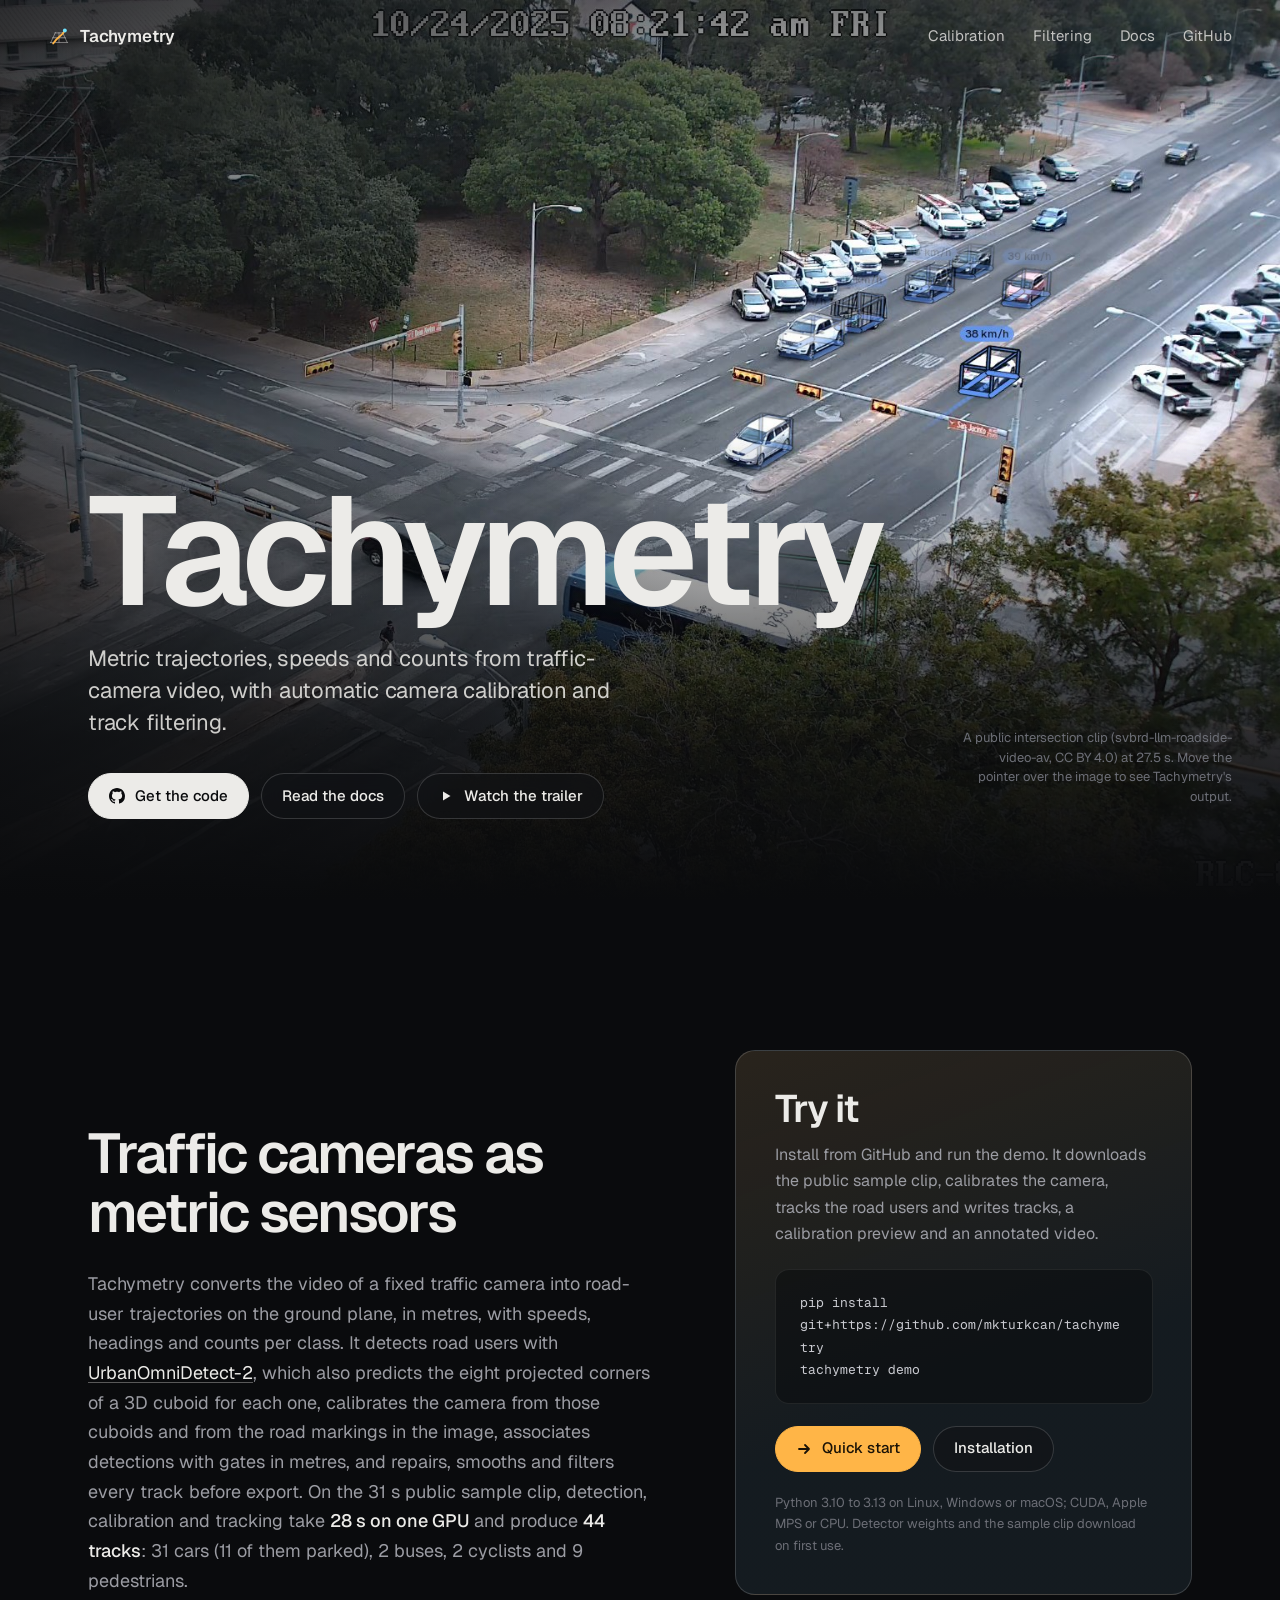
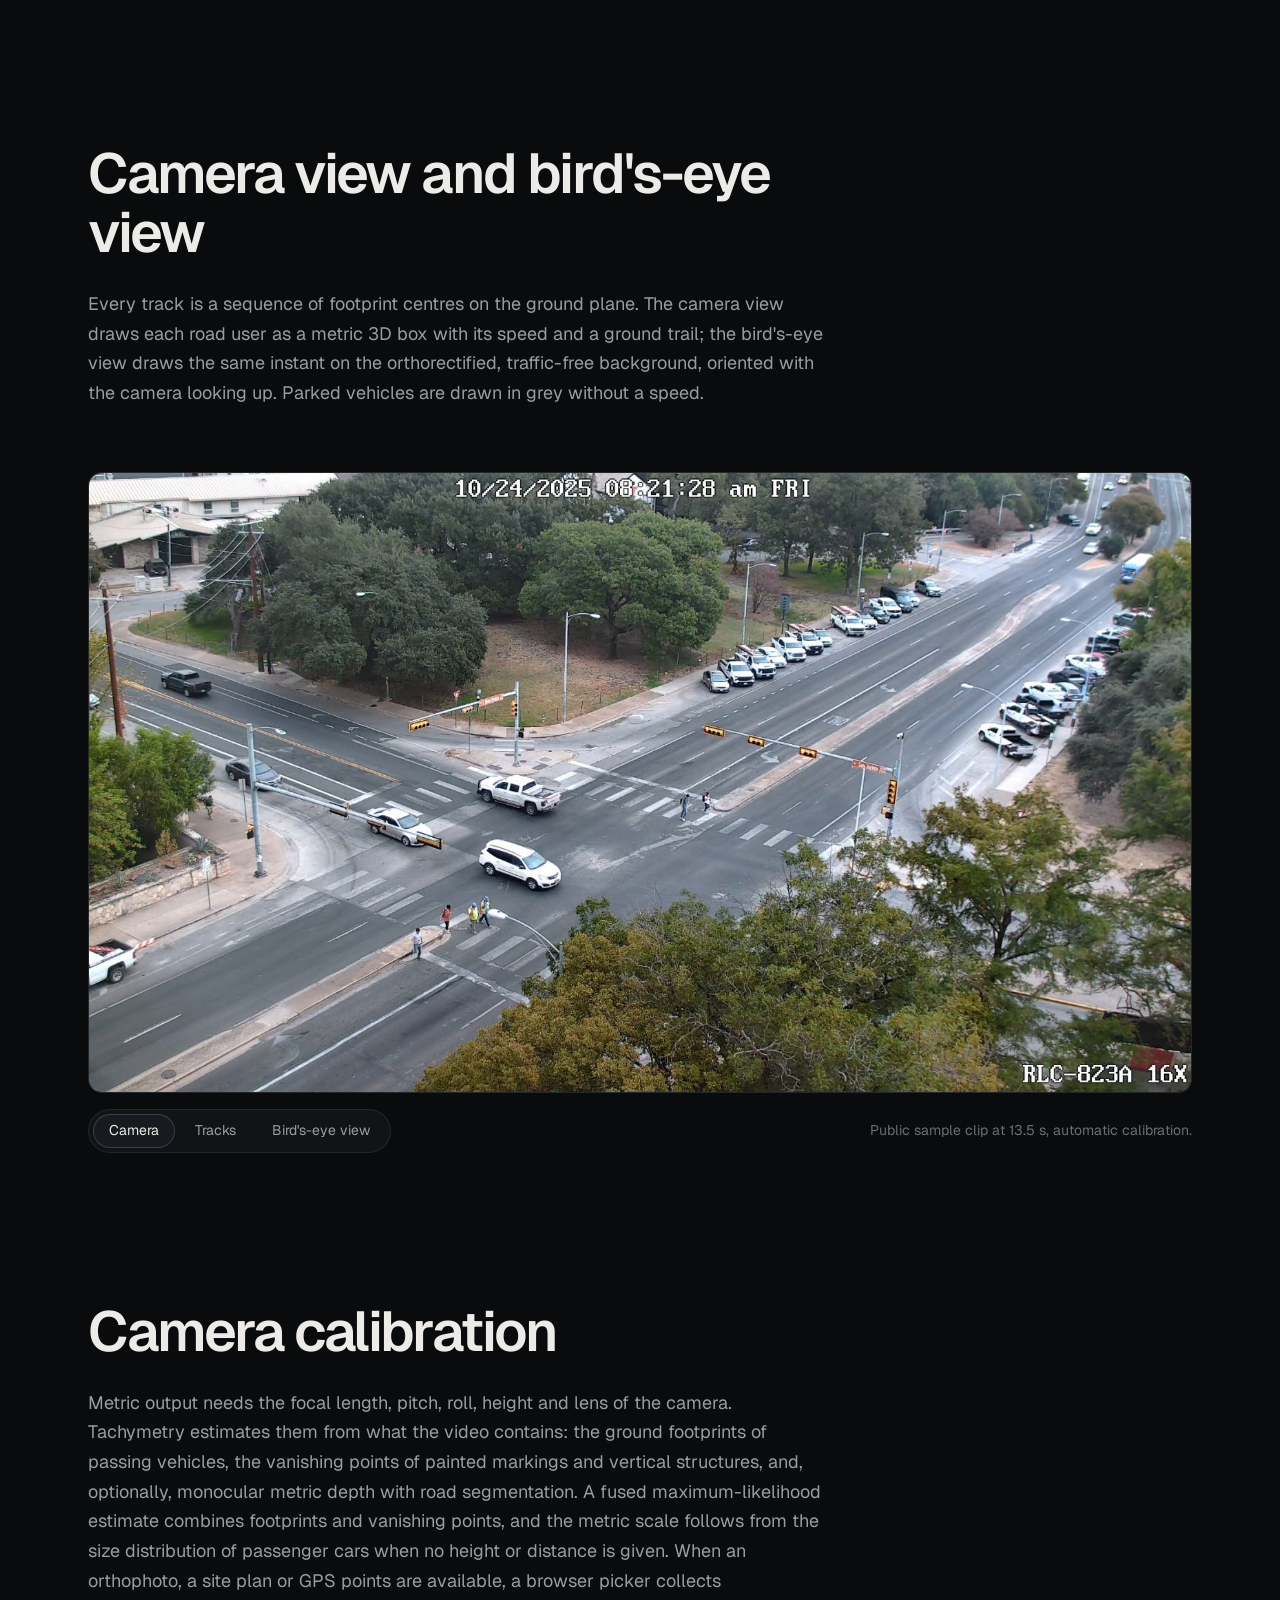
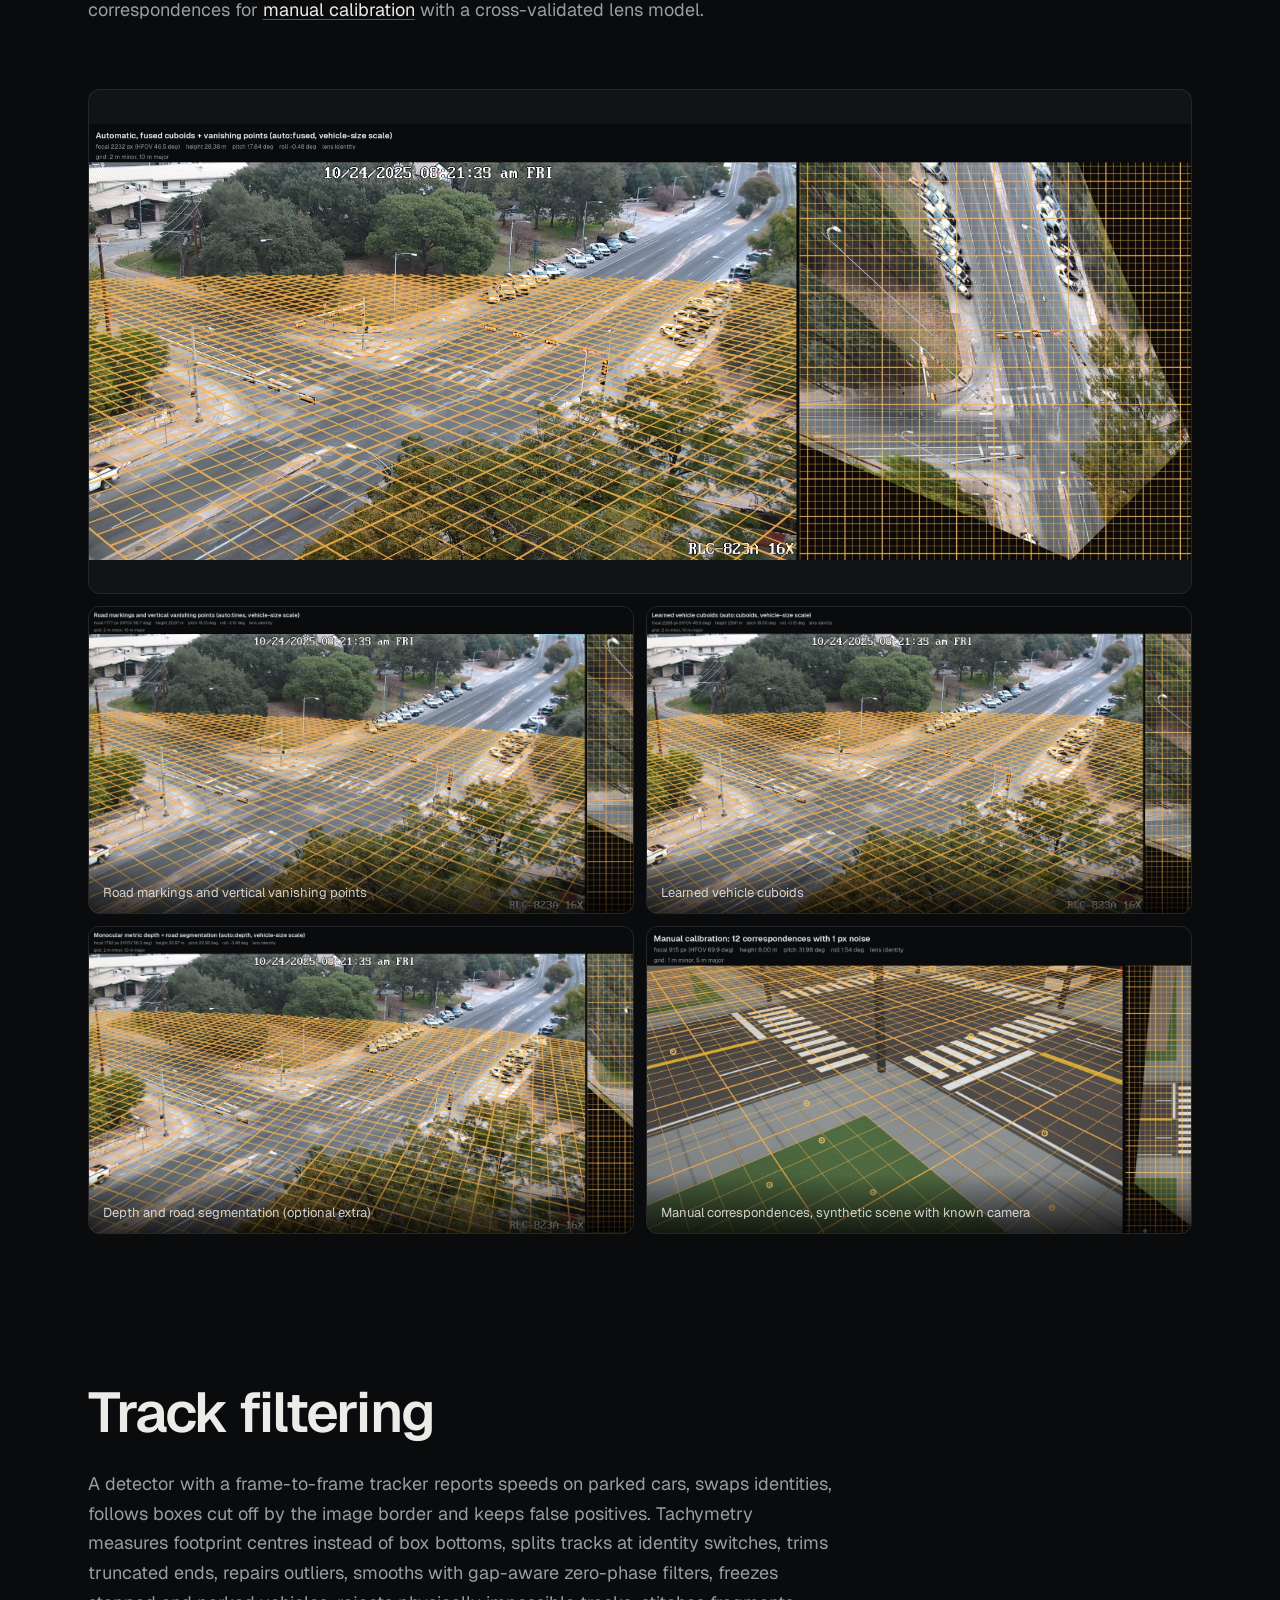
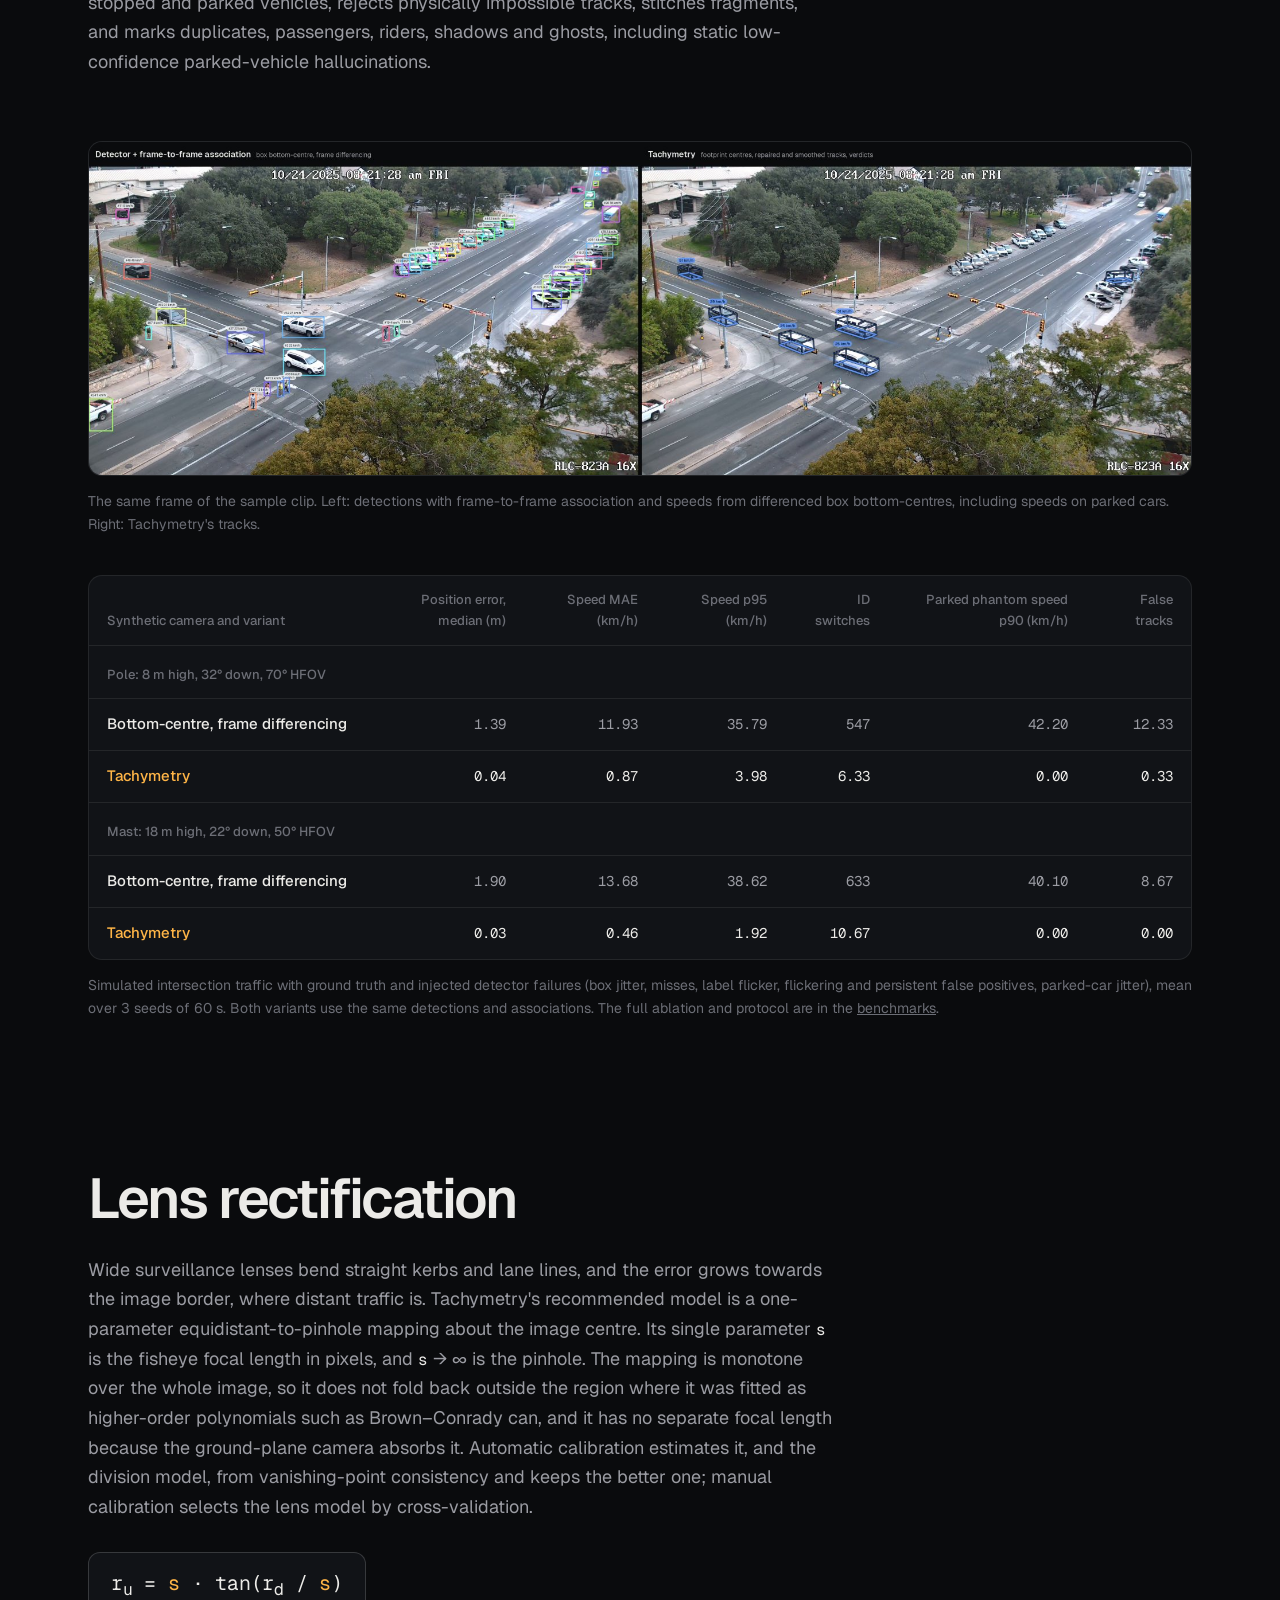
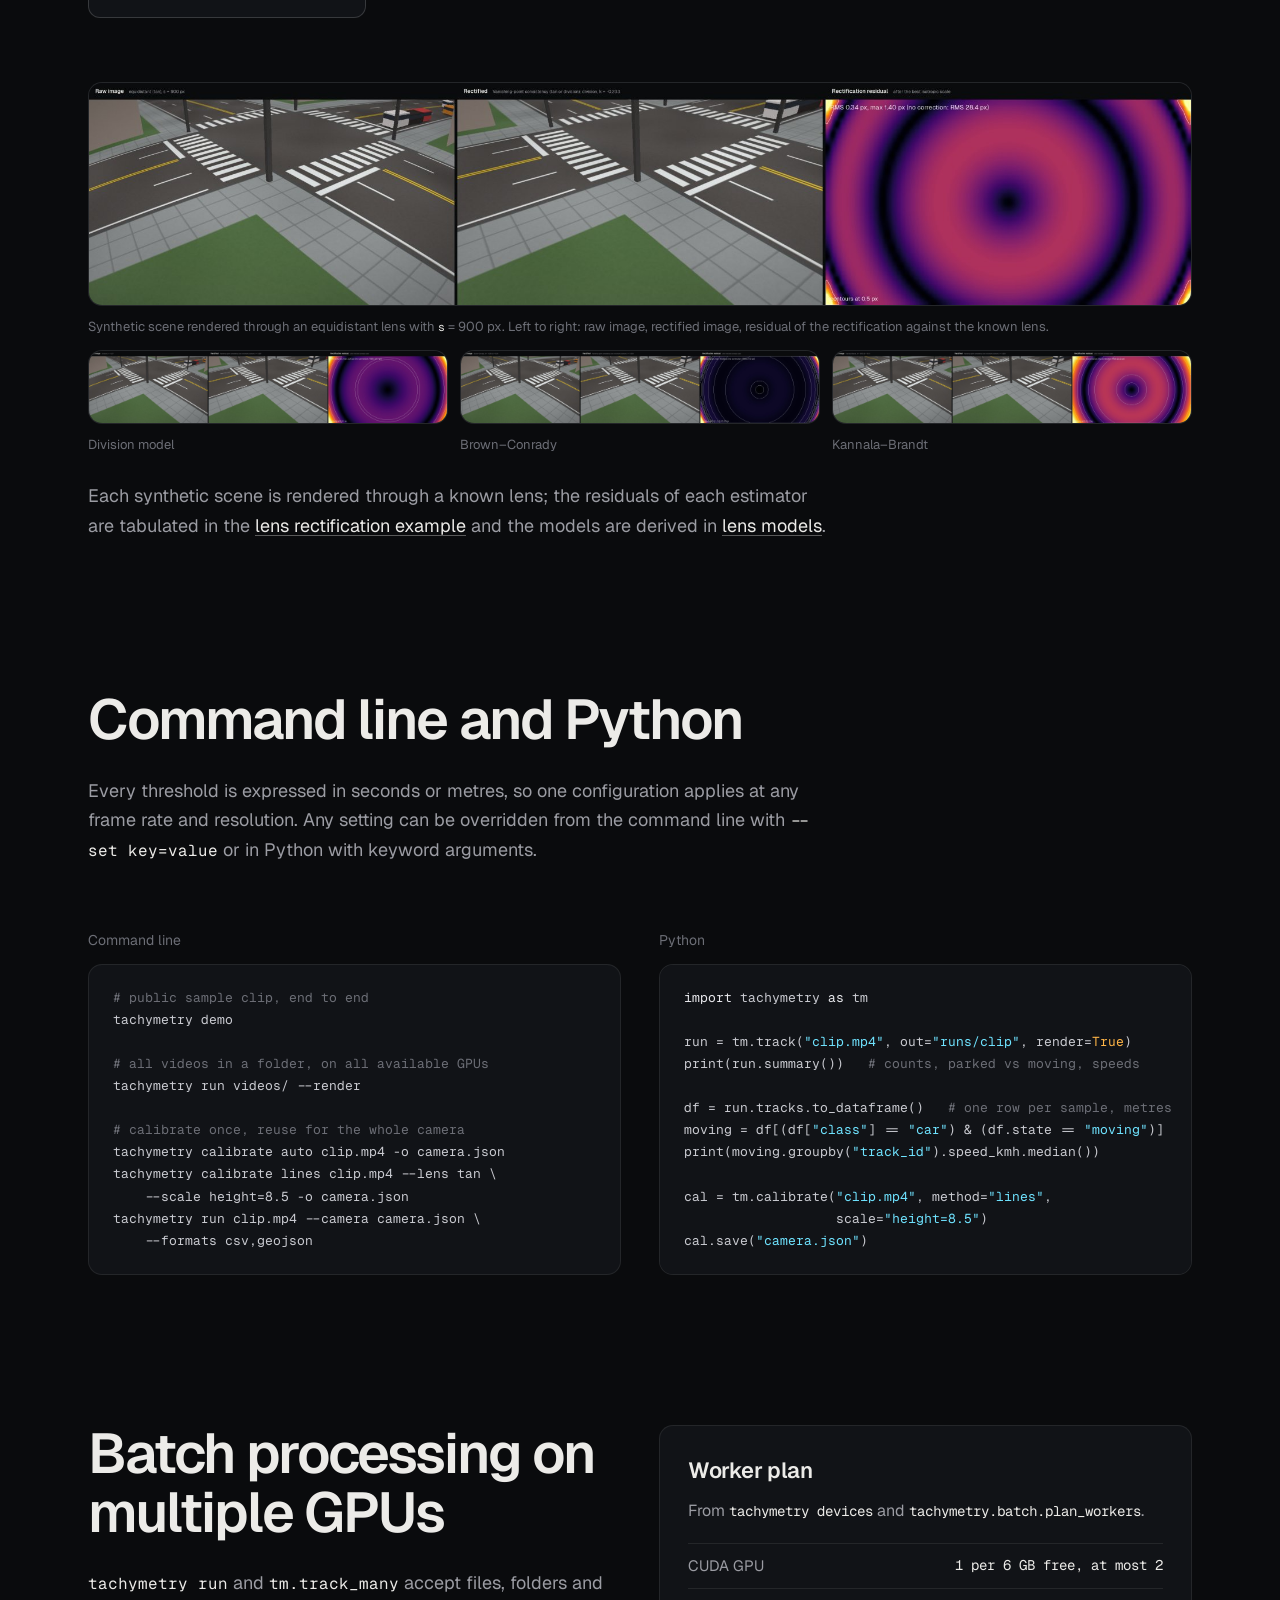
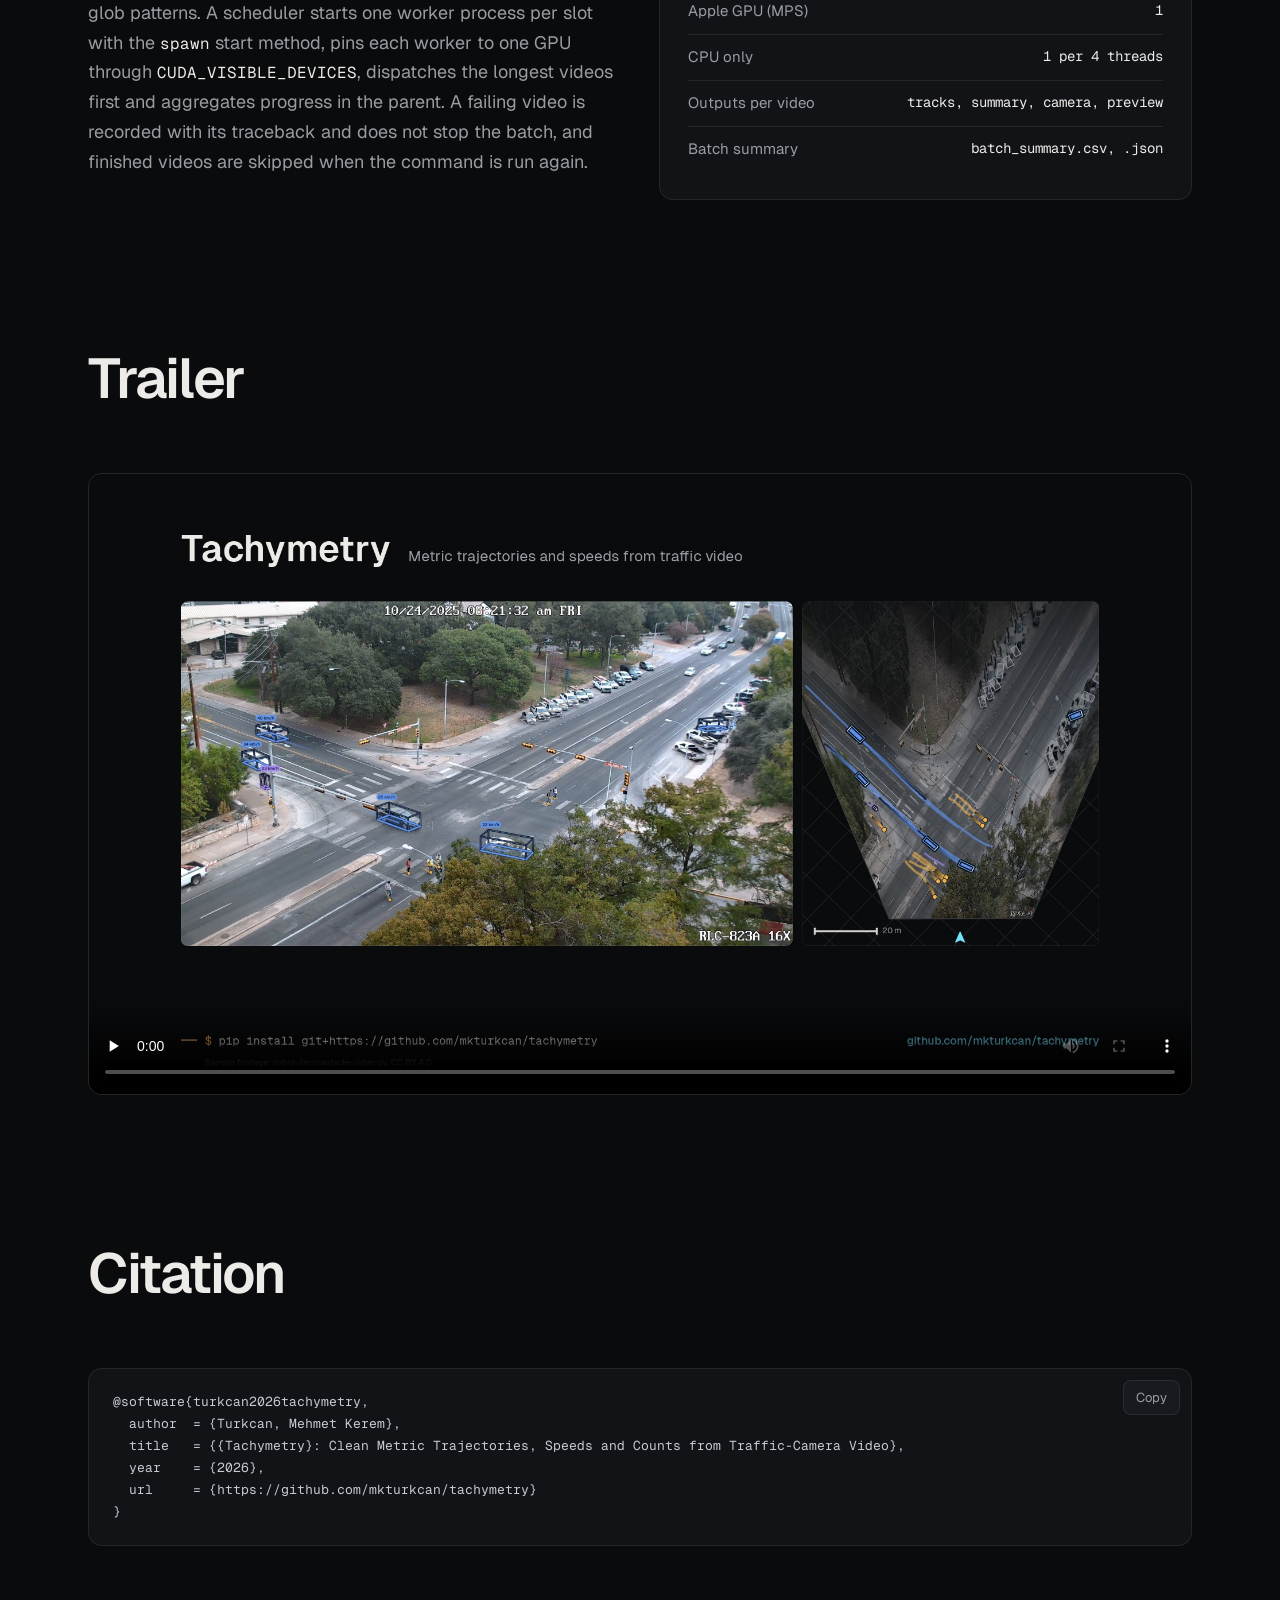
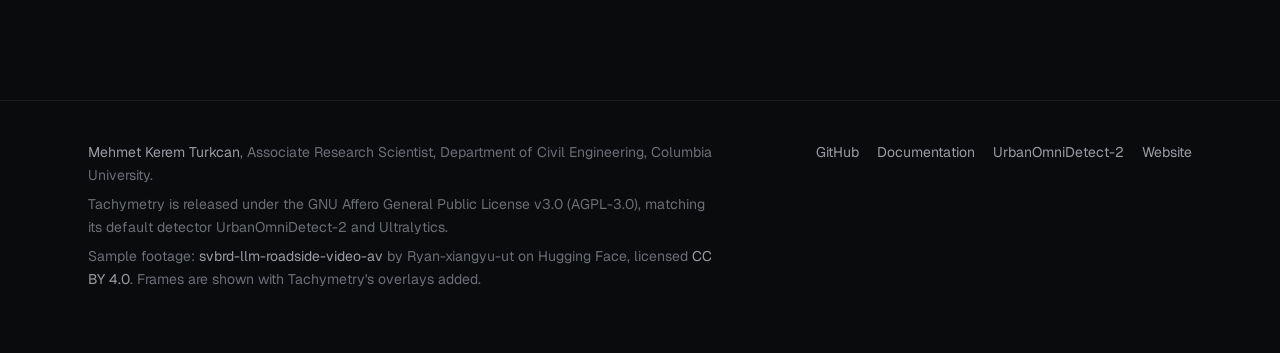
==== docs/index.html @ 3df9a580 "Add the project page and documentation site docs/index.html is the project page; the MkDocs Material" ====
<!doctype html>
<html lang="en">
<head>
<meta charset="utf-8">
<meta name="viewport" content="width=device-width, initial-scale=1">
<title>Tachymetry</title>
<meta name="description" content="Metric trajectories, speeds and counts from traffic-camera video: 3D-cuboid detection, tracking with metric gating, automatic camera calibration and track filtering in one Python package.">
<meta name="author" content="Mehmet Kerem Turkcan">
<meta property="og:type" content="website">
<meta property="og:site_name" content="Tachymetry">
<meta property="og:title" content="Tachymetry">
<meta property="og:description" content="Metric trajectories, speeds and counts from traffic-camera video.">
<meta property="og:url" content="https://mkturkcan.github.io/tachymetry/">
<meta property="og:image" content="https://mkturkcan.github.io/tachymetry/media/social_preview.jpg">
<meta property="og:image:width" content="1280">
<meta property="og:image:height" content="640">
<meta property="og:image:alt" content="Tachymetry: metric 3D boxes and speeds on a public intersection clip">
<meta name="twitter:card" content="summary_large_image">
<meta name="twitter:title" content="Tachymetry">
<meta name="twitter:description" content="Metric trajectories, speeds and counts from traffic-camera video.">
<meta name="twitter:image" content="https://mkturkcan.github.io/tachymetry/media/social_preview.jpg">
<meta name="theme-color" content="#0a0b0d">
<link rel="canonical" href="https://mkturkcan.github.io/tachymetry/">
<link rel="icon" href="media/favicon.svg" type="image/svg+xml">
<link rel="preconnect" href="https://fonts.googleapis.com">
<link rel="preconnect" href="https://fonts.gstatic.com" crossorigin>
<link href="https://fonts.googleapis.com/css2?family=Geist:wght@400;500;600&family=Geist+Mono:wght@400;500&display=swap" rel="stylesheet">
<style>
:root {
  --bg: #0a0b0d;
  --surface: #111317;
  --surface-2: #171a1f;
  --line: rgba(255, 255, 255, 0.08);
  --line-strong: rgba(255, 255, 255, 0.16);
  --text: #ecebe8;
  --muted: #9b9ca3;
  --faint: #6c6e76;
  --amber: #ffb547;
  --cyan: #6fe3ff;
  --radius: 14px;
  --gutter: clamp(16px, 4vw, 48px);
  --max: 1200px;
  color-scheme: dark;
}
* { box-sizing: border-box; }
html { -webkit-text-size-adjust: 100%; scroll-behavior: smooth; }
body {
  margin: 0;
  background: var(--bg);
  color: var(--text);
  font: 400 17px/1.65 "Geist", system-ui, -apple-system, "Segoe UI", sans-serif;
  -webkit-font-smoothing: antialiased;
  overflow-x: hidden;
}
img, video { display: block; max-width: 100%; height: auto; }
a { color: inherit; }
code, pre { font-family: "Geist Mono", ui-monospace, "Cascadia Code", Consolas, monospace; }
:focus-visible { outline: 2px solid var(--amber); outline-offset: 3px; border-radius: 6px; }

.wrap { width: 100%; max-width: var(--max); margin: 0 auto; padding: 0 var(--gutter); }
.split > *, .pair > *, .code-grid > *, .calib-grid > *, .lens-grid > *, .batch > *, .cite { min-width: 0; }

/* Navigation */
.nav {
  position: absolute; inset: 0 0 auto 0; z-index: 5;
  display: flex; align-items: center; justify-content: space-between;
  padding: 22px var(--gutter);
}
.brand { display: flex; align-items: center; gap: 10px; font-weight: 600; letter-spacing: -0.01em; text-decoration: none; }
.brand svg { width: 22px; height: 22px; }
.nav nav { display: flex; gap: 28px; font-size: 15px; }
.nav nav a { text-decoration: none; color: rgba(236, 235, 232, 0.78); transition: color .2s; }
.nav nav a:hover { color: #fff; }

/* Header */
.hero {
  position: relative; height: min(100svh, 1080px); min-height: 620px;
  overflow: hidden; isolation: isolate; cursor: crosshair;
}
.hero img { position: absolute; inset: 0; width: 100%; height: 100%; object-fit: cover; }
.hero .reveal {
  -webkit-mask-image: radial-gradient(circle var(--r, 240px) at var(--x, 62%) var(--y, 55%), #000 55%, transparent 100%);
          mask-image: radial-gradient(circle var(--r, 240px) at var(--x, 62%) var(--y, 55%), #000 55%, transparent 100%);
}
.hero::after {
  content: ""; position: absolute; inset: 0; z-index: 1; pointer-events: none;
  background:
    linear-gradient(180deg, rgba(10, 11, 13, 0.55) 0%, rgba(10, 11, 13, 0) 22%),
    linear-gradient(0deg, var(--bg) 0%, rgba(10, 11, 13, 0.82) 18%, rgba(10, 11, 13, 0) 52%),
    linear-gradient(90deg, rgba(10, 11, 13, 0.7) 0%, rgba(10, 11, 13, 0) 55%);
}
.hero-copy {
  position: absolute; z-index: 2; left: 0; right: 0; bottom: clamp(40px, 9vh, 96px);
  pointer-events: none;
}
.hero-copy > .wrap > * { pointer-events: auto; }
.hero h1 {
  margin: 0; font-weight: 600; letter-spacing: -0.045em; line-height: 0.92;
  font-size: clamp(58px, 12vw, 168px);
}
.hero-copy p {
  margin: 22px 0 0; max-width: 36ch; color: rgba(236, 235, 232, 0.86);
  font-size: clamp(18px, 2vw, 22px); line-height: 1.45; letter-spacing: -0.01em;
}
.actions { display: flex; flex-wrap: wrap; gap: 12px; margin-top: 34px; }
.btn {
  display: inline-flex; align-items: center; gap: 10px; height: 46px; padding: 0 20px;
  border-radius: 999px; font-size: 15px; font-weight: 500; text-decoration: none;
  border: 1px solid var(--line-strong); background: rgba(17, 19, 23, 0.6);
  -webkit-backdrop-filter: blur(10px); backdrop-filter: blur(10px);
  transition: background .2s, border-color .2s;
}
.btn:hover { background: rgba(40, 43, 50, 0.8); border-color: rgba(255, 255, 255, 0.3); }
.btn.primary { background: var(--text); color: #0a0b0d; border-color: var(--text); }
.btn.primary:hover { background: #fff; }
.btn svg { width: 16px; height: 16px; }
.hero-note {
  position: absolute; z-index: 2; right: var(--gutter); bottom: clamp(40px, 9vh, 96px);
  max-width: 270px; text-align: right; font-size: 13px; line-height: 1.5; color: var(--faint);
}

/* Sections */
section { padding: clamp(80px, 12vw, 150px) 0 0; scroll-margin-top: 24px; }
h2 {
  margin: 0; font-weight: 600; letter-spacing: -0.035em; line-height: 1.05;
  font-size: clamp(34px, 4.6vw, 56px); max-width: 18ch;
}
.lede { margin: 26px 0 0; max-width: 62ch; color: var(--muted); font-size: 18px; }
.lede strong { color: var(--text); font-weight: 500; }
.lede a { color: var(--text); text-decoration-color: rgba(236, 235, 232, 0.35); text-underline-offset: 3px; }
.lede a:hover { text-decoration-color: var(--amber); }
.lede code, figcaption code, .card code { font-size: 0.88em; color: var(--text); }
.split { display: grid; grid-template-columns: 1.25fr 1fr; gap: clamp(40px, 6vw, 96px); align-items: end; }
.try {
  position: relative; overflow: hidden; border-radius: 20px; padding: clamp(28px, 3vw, 40px);
  background: linear-gradient(160deg, rgba(255, 181, 71, 0.10), rgba(111, 227, 255, 0.04) 60%), var(--surface);
  border: 1px solid var(--line-strong);
}
.try h3 { margin: 0; font-size: clamp(30px, 3vw, 40px); font-weight: 600; letter-spacing: -0.035em; line-height: 1; }
.try p { margin: 14px 0 0; color: var(--muted); font-size: 16px; max-width: 40ch; }
.try pre { margin-top: 22px; background: rgba(10, 11, 13, 0.55); white-space: pre-wrap; overflow-wrap: anywhere; }
.try .actions { margin-top: 22px; }
.try small { display: block; margin-top: 20px; font-size: 13px; color: var(--faint); }
.btn.amber { background: var(--amber); color: #1a1206; border-color: var(--amber); }
.btn.amber:hover { background: #ffc46b; }

figure { margin: 0; }
figcaption { margin-top: 14px; font-size: 14px; color: var(--faint); }
.frame { border-radius: var(--radius); overflow: hidden; background: var(--surface); border: 1px solid var(--line); }
.mt { margin-top: clamp(36px, 5vw, 64px); }

/* Viewer */
.viewer { position: relative; aspect-ratio: 16 / 9; }
.viewer img { position: absolute; inset: 0; width: 100%; height: 100%; object-fit: cover; opacity: 0; transition: opacity .9s ease; }
.viewer img.on { opacity: 1; }
.viewer-bar { display: flex; align-items: center; justify-content: space-between; gap: 16px; margin-top: 16px; flex-wrap: wrap; }
.seg { display: inline-flex; padding: 4px; gap: 4px; border-radius: 999px; background: var(--surface); border: 1px solid var(--line); max-width: 100%; }
.seg button {
  font: inherit; font-size: 14px; color: var(--muted); background: none; border: 0; cursor: pointer;
  height: 34px; padding: 0 16px; border-radius: 999px; transition: background .2s, color .2s; white-space: nowrap;
}
.seg button[aria-pressed="true"] { background: var(--surface-2); color: var(--text); box-shadow: inset 0 0 0 1px var(--line-strong); }
.viewer-bar small { font-size: 14px; color: var(--faint); }

pre {
  margin: 0; padding: 22px 24px; overflow: auto; font-size: 13px; line-height: 1.7;
  background: var(--surface); border: 1px solid var(--line); border-radius: var(--radius); color: #c9cad0;
}
pre .k { color: #e8e8ec; }
pre .s { color: var(--cyan); }
pre .n { color: var(--amber); }
pre .c { color: var(--faint); }

/* Calibration mosaic */
.mosaic { display: grid; grid-template-columns: repeat(6, 1fr); gap: 12px; }
.mosaic figure { position: relative; border-radius: 12px; overflow: hidden; background: var(--surface); border: 1px solid var(--line); }
.mosaic img { width: 100%; height: 100%; object-fit: cover; aspect-ratio: 16 / 9; transition: transform 1.2s cubic-bezier(.2, .7, .2, 1); }
.mosaic figure:hover img { transform: scale(1.03); }
.mosaic .a { grid-column: span 6; }
.mosaic .a img { aspect-ratio: auto; object-fit: contain; }
.mosaic .b, .mosaic .c { grid-column: span 3; }
.mosaic .d, .mosaic .e { grid-column: span 3; }
.mosaic .crop img { object-position: 0% 50%; }
.mosaic figcaption {
  position: absolute; left: 0; right: 0; bottom: 0; margin: 0; padding: 28px 14px 10px;
  font-size: 13px; color: rgba(236, 235, 232, 0.86);
  background: linear-gradient(0deg, rgba(0, 0, 0, 0.72), rgba(0, 0, 0, 0));
}
.mosaic .a figcaption { position: static; padding: 12px 14px; background: var(--surface); color: var(--faint); }

/* Comparison and table */
.pair { display: grid; grid-template-columns: 1fr; gap: clamp(24px, 3vw, 40px); }
.table-wrap { overflow-x: auto; border-radius: var(--radius); border: 1px solid var(--line); background: var(--surface); }
table.bench { width: 100%; min-width: 640px; border-collapse: collapse; font-size: 15px; }
table.bench th, table.bench td { padding: 13px 18px; text-align: right; border-top: 1px solid var(--line); white-space: nowrap; }
table.bench thead th { border-top: 0; color: var(--faint); font-weight: 500; font-size: 13px; white-space: normal; vertical-align: bottom; min-width: 96px; }
table.bench th[scope="row"], table.bench thead th:first-child { text-align: left; font-weight: 500; }
table.bench td { font-family: "Geist Mono", monospace; font-size: 14px; color: var(--muted); }
table.bench tr.ours td { color: var(--text); }
table.bench tr.ours th { color: var(--amber); }
table.bench tbody tr.cam th { color: var(--faint); font-size: 13px; font-weight: 500; padding-top: 18px; text-align: left; position: sticky; left: 0; }

/* Lens grid */
.lens-grid { display: grid; grid-template-columns: repeat(3, 1fr); gap: 12px; }
.lens-grid figure:first-child { grid-column: 1 / -1; }
.lens-grid img { width: 100%; }
.lens-grid figcaption { margin-top: 10px; font-size: 13px; }
.formula {
  display: inline-block; margin-top: 30px; padding: 14px 22px; border-radius: 12px;
  background: var(--surface); border: 1px solid var(--line-strong);
  font-family: "Geist Mono", monospace; font-size: clamp(16px, 2vw, 20px); color: var(--text); letter-spacing: -0.01em;
}
.formula i { font-style: normal; color: var(--amber); }
.facts { display: grid; grid-template-columns: repeat(3, 1fr); gap: clamp(16px, 2vw, 24px); }
.fact { padding: 22px 24px; border-radius: var(--radius); background: var(--surface); border: 1px solid var(--line); }
.fact h3 { margin: 0; font-size: 18px; font-weight: 600; letter-spacing: -0.015em; }
.fact p { margin: 8px 0 0; color: var(--muted); font-size: 15px; line-height: 1.55; }

/* Code */
.code-grid { display: grid; grid-template-columns: 1fr 1fr; gap: clamp(24px, 3vw, 40px); }
.label { font-size: 14px; color: var(--faint); margin: 0 0 12px; }

/* Batch */
.batch { display: grid; grid-template-columns: 1fr 1fr; gap: clamp(24px, 3vw, 40px); align-items: start; }
.card {
  display: flex; flex-direction: column; border-radius: var(--radius); overflow: hidden;
  background: var(--surface); border: 1px solid var(--line);
}
.card .body { padding: 26px 28px 28px; display: flex; flex-direction: column; flex: 1; }
.card h3 { margin: 0; font-size: 22px; font-weight: 600; letter-spacing: -0.02em; }
.card p { margin: 10px 0 0; color: var(--muted); font-size: 16px; }
.card table { margin-top: 18px; width: 100%; border-collapse: collapse; font-size: 15px; }
.card td { padding: 10px 0; border-top: 1px solid var(--line); vertical-align: top; }
.card td:last-child { text-align: right; font-family: "Geist Mono", monospace; font-size: 14px; color: var(--text); padding-left: 16px; }
.card td:first-child { color: var(--muted); }

/* Trailer */
.trailer video { width: 100%; aspect-ratio: 16 / 9; background: var(--surface); }

/* Citation */
.cite { position: relative; }
.copy {
  position: absolute; top: 12px; right: 12px; font: inherit; font-size: 13px; cursor: pointer;
  color: var(--muted); background: var(--surface-2); border: 1px solid var(--line); border-radius: 8px; padding: 6px 12px;
}
.copy:hover { color: var(--text); border-color: var(--line-strong); }

footer { margin-top: clamp(96px, 12vw, 160px); border-top: 1px solid var(--line); padding: 40px 0 56px; color: var(--faint); font-size: 14px; }
footer .row { display: flex; justify-content: space-between; gap: 24px; flex-wrap: wrap; }
footer a { color: var(--muted); text-decoration: none; }
footer a:hover { color: var(--text); }
footer p { margin: 0 0 6px; max-width: 70ch; }
footer .links { display: flex; gap: 18px; flex-wrap: wrap; }

@media (max-width: 900px) {
  .split, .code-grid, .batch { grid-template-columns: 1fr; }
  .mosaic { grid-template-columns: 1fr 1fr; }
  .mosaic .a { grid-column: span 2; }
  .mosaic .b, .mosaic .c, .mosaic .d, .mosaic .e { grid-column: span 1; }
  .lens-grid { grid-template-columns: 1fr; }
  .facts { grid-template-columns: 1fr; }
  .hero-note { display: none; }
}
@media (max-width: 640px) {
  .nav nav { gap: 18px; font-size: 14px; }
  .nav nav a.hide-sm { display: none; }
  .hero { min-height: 560px; }
  .hero img { object-position: 42% 50%; }
  .mosaic { grid-template-columns: 1fr; }
  .mosaic .a, .mosaic .b, .mosaic .c, .mosaic .d, .mosaic .e { grid-column: span 1; }
  .seg button { padding: 0 12px; font-size: 13px; }
  pre { font-size: 12px; padding: 18px; }
  .lede { font-size: 17px; }
}
@media (prefers-reduced-motion: reduce) {
  * { transition: none !important; scroll-behavior: auto !important; }
}
</style>
</head>
<body>

<header class="hero" id="hero">
  <div class="nav">
    <a class="brand" href="#" aria-label="Tachymetry home">
      <svg viewBox="0 0 32 32" fill="none" aria-hidden="true"><g stroke="currentColor" stroke-opacity=".45" stroke-width="1.4"><path d="M4 25.5L11 10.5M16 25.5V10.5M28 25.5L21 10.5M2.8 25.5H29.2M6.1 18.5H25.9M9.4 11.5H22.6"/></g><path d="M7.5 27C11 22 13.5 19.5 16.5 17.2S22.5 12.6 24.5 8" stroke="#ffb547" stroke-width="2.6" stroke-linecap="round"/><circle cx="24.5" cy="8" r="2.8" fill="#6fe3ff"/></svg>
      Tachymetry
    </a>
    <nav aria-label="Primary">
      <a class="hide-sm" href="#calibration">Calibration</a>
      <a class="hide-sm" href="#filtering">Filtering</a>
      <a href="docs/">Docs</a>
      <a href="https://github.com/mkturkcan/tachymetry">GitHub</a>
    </nav>
  </div>
  <img src="media/hero_frame.jpg" width="1920" height="1080" alt="A signalised intersection seen from an elevated traffic camera" fetchpriority="high">
  <img class="reveal" src="media/hero_overlay.jpg" width="1920" height="1080" alt="" aria-hidden="true">
  <div class="hero-copy">
    <div class="wrap">
      <h1>Tachymetry</h1>
      <p>Metric trajectories, speeds and counts from traffic-camera video, with automatic camera calibration and track filtering.</p>
      <div class="actions">
        <a class="btn primary" href="https://github.com/mkturkcan/tachymetry">
          <svg viewBox="0 0 16 16" fill="currentColor" aria-hidden="true"><path d="M8 0C3.58 0 0 3.58 0 8c0 3.54 2.29 6.53 5.47 7.59.4.07.55-.17.55-.38 0-.19-.01-.82-.01-1.49-2.01.37-2.53-.49-2.69-.94-.09-.23-.48-.94-.82-1.13-.28-.15-.68-.52-.01-.53.63-.01 1.08.58 1.23.82.72 1.21 1.87.87 2.33.66.07-.52.28-.87.51-1.07-1.78-.2-3.64-.89-3.64-3.95 0-.87.31-1.59.82-2.15-.08-.2-.36-1.02.08-2.12 0 0 .67-.21 2.2.82.64-.18 1.32-.27 2-.27.68 0 1.36.09 2 .27 1.53-1.04 2.2-.82 2.2-.82.44 1.1.16 1.92.08 2.12.51.56.82 1.27.82 2.15 0 3.07-1.87 3.75-3.65 3.95.29.25.54.73.54 1.48 0 1.07-.01 1.93-.01 2.2 0 .21.15.46.55.38A8.013 8.013 0 0016 8c0-4.42-3.58-8-8-8z"/></svg>
          Get the code
        </a>
        <a class="btn" href="docs/">Read the docs</a>
        <a class="btn" href="#trailer">
          <svg viewBox="0 0 16 16" fill="currentColor" aria-hidden="true"><path d="M5 3.5v9l7.5-4.5z"/></svg>
          Watch the trailer
        </a>
      </div>
    </div>
  </div>
  <p class="hero-note">A public intersection clip (svbrd-llm-roadside-video-av, CC&nbsp;BY&nbsp;4.0) at 27.5&nbsp;s. Move the pointer over the image to see Tachymetry's output.</p>
</header>

<main>
  <section id="about">
    <div class="wrap split">
      <div>
        <h2>Traffic cameras as metric sensors</h2>
        <p class="lede">Tachymetry converts the video of a fixed traffic camera into road-user trajectories on the ground plane, in metres, with speeds, headings and counts per class. It detects road users with <a href="https://huggingface.co/mehmetkeremturkcan/UrbanOmniDetect-2">UrbanOmniDetect-2</a>, which also predicts the eight projected corners of a 3D cuboid for each one, calibrates the camera from those cuboids and from the road markings in the image, associates detections with gates in metres, and repairs, smooths and filters every track before export. On the 31&nbsp;s public sample clip, detection, calibration and tracking take <strong>28&nbsp;s on one GPU</strong> and produce <strong>44 tracks</strong>: 31 cars (11 of them parked), 2 buses, 2 cyclists and 9 pedestrians.</p>
      </div>
      <div class="try">
        <h3>Try it</h3>
        <p>Install from GitHub and run the demo. It downloads the public sample clip, calibrates the camera, tracks the road users and writes tracks, a calibration preview and an annotated video.</p>
<pre aria-label="Installation and demo commands"><code>pip install git+https://github.com/mkturkcan/tachymetry
tachymetry demo</code></pre>
        <div class="actions">
          <a class="btn amber" href="docs/quickstart/">
            <svg viewBox="0 0 16 16" fill="none" stroke="currentColor" stroke-width="1.8" stroke-linecap="round" stroke-linejoin="round" aria-hidden="true"><path d="M3 8h10M9 4l4 4-4 4"/></svg>
            Quick start
          </a>
          <a class="btn" href="docs/installation/">Installation</a>
        </div>
        <small>Python 3.10 to 3.13 on Linux, Windows or macOS; CUDA, Apple MPS or CPU. Detector weights and the sample clip download on first use.</small>
      </div>
    </div>
  </section>

  <section id="views">
    <div class="wrap">
      <h2>Camera view and bird's-eye view</h2>
      <p class="lede">Every track is a sequence of footprint centres on the ground plane. The camera view draws each road user as a metric 3D box with its speed and a ground trail; the bird's-eye view draws the same instant on the orthorectified, traffic-free background, oriented with the camera looking up. Parked vehicles are drawn in grey without a speed.</p>
      <figure class="mt">
        <div class="frame viewer" id="viewer">
          <img class="on" src="media/view_camera.jpg" width="1600" height="900" alt="The sample intersection clip at 13.5 seconds" loading="lazy">
          <img src="media/view_tracks.jpg" width="1600" height="900" alt="The same frame with metric 3D boxes, ground trails and speeds" loading="lazy">
          <img src="media/view_bev.jpg" width="1600" height="900" alt="Bird's-eye view of the same instant with vehicle footprints and trails" loading="lazy">
        </div>
        <div class="viewer-bar">
          <div class="seg" role="group" aria-label="View">
            <button type="button" aria-pressed="true" data-i="0">Camera</button>
            <button type="button" aria-pressed="false" data-i="1">Tracks</button>
            <button type="button" aria-pressed="false" data-i="2">Bird's-eye view</button>
          </div>
          <small>Public sample clip at 13.5&nbsp;s, automatic calibration.</small>
        </div>
      </figure>
    </div>
  </section>

  <section id="calibration">
    <div class="wrap">
      <h2>Camera calibration</h2>
      <p class="lede">Metric output needs the focal length, pitch, roll, height and lens of the camera. Tachymetry estimates them from what the video contains: the ground footprints of passing vehicles, the vanishing points of painted markings and vertical structures, and, optionally, monocular metric depth with road segmentation. A fused maximum-likelihood estimate combines footprints and vanishing points, and the metric scale follows from the size distribution of passenger cars when no height or distance is given. When an orthophoto, a site plan or GPS points are available, a browser picker collects correspondences for <a href="docs/guide/manual-calibration/">manual calibration</a> with a cross-validated lens model.</p>
      <div class="mosaic mt">
        <figure class="a"><img src="media/calib_fused.jpg" width="1920" height="760" alt="Calibration preview: metric grid on the camera image and the orthorectified bird's-eye view" loading="lazy"><figcaption>Automatic calibration of the sample clip: fused cuboid footprints and vanishing points, vehicle-size scale. Left: 1&nbsp;m and 5&nbsp;m ground grid in the camera image; right: orthorectified view with the same grid.</figcaption></figure>
        <figure class="b crop"><img src="media/calib_lines.jpg" alt="Calibration from road markings and vertical vanishing points" loading="lazy"><figcaption>Road markings and vertical vanishing points</figcaption></figure>
        <figure class="c crop"><img src="media/calib_cuboids.jpg" alt="Calibration from learned vehicle cuboids" loading="lazy"><figcaption>Learned vehicle cuboids</figcaption></figure>
        <figure class="d crop"><img src="media/calib_depth.jpg" alt="Calibration from monocular metric depth and road segmentation" loading="lazy"><figcaption>Depth and road segmentation (optional extra)</figcaption></figure>
        <figure class="e crop"><img src="media/syn_calib_manual.jpg" alt="Manual calibration of a synthetic scene from twelve correspondences" loading="lazy"><figcaption>Manual correspondences, synthetic scene with known camera</figcaption></figure>
      </div>
    </div>
  </section>

  <section id="filtering">
    <div class="wrap">
      <h2>Track filtering</h2>
      <p class="lede">A detector with a frame-to-frame tracker reports speeds on parked cars, swaps identities, follows boxes cut off by the image border and keeps false positives. Tachymetry measures footprint centres instead of box bottoms, splits tracks at identity switches, trims truncated ends, repairs outliers, smooths with gap-aware zero-phase filters, freezes stopped and parked vehicles, rejects physically impossible tracks, stitches fragments, and marks duplicates, passengers, riders, shadows and ghosts, including static low-confidence parked-vehicle hallucinations.</p>
      <div class="pair mt">
        <figure>
          <div class="frame"><img src="media/raw_vs_clean.jpg" width="1920" height="570" alt="The same frame twice: raw tracker boxes with frame-differenced speeds, and Tachymetry's metric boxes and speeds" loading="lazy"></div>
          <figcaption>The same frame of the sample clip. Left: detections with frame-to-frame association and speeds from differenced box bottom-centres, including speeds on parked cars. Right: Tachymetry's tracks.</figcaption>
        </figure>
        <figure>
          <div class="table-wrap">
            <table class="bench">
              <thead>
                <tr><th scope="col">Synthetic camera and variant</th><th scope="col">Position error, median (m)</th><th scope="col">Speed MAE (km/h)</th><th scope="col">Speed p95 (km/h)</th><th scope="col">ID switches</th><th scope="col">Parked phantom speed p90 (km/h)</th><th scope="col">False tracks</th></tr>
              </thead>
              <tbody>
                <tr class="cam"><th scope="rowgroup" colspan="7">Pole: 8&nbsp;m high, 32&deg; down, 70&deg; HFOV</th></tr>
                <tr><th scope="row">Bottom-centre, frame differencing</th><td>1.39</td><td>11.93</td><td>35.79</td><td>547</td><td>42.20</td><td>12.33</td></tr>
                <tr class="ours"><th scope="row">Tachymetry</th><td>0.04</td><td>0.87</td><td>3.98</td><td>6.33</td><td>0.00</td><td>0.33</td></tr>
                <tr class="cam"><th scope="rowgroup" colspan="7">Mast: 18&nbsp;m high, 22&deg; down, 50&deg; HFOV</th></tr>
                <tr><th scope="row">Bottom-centre, frame differencing</th><td>1.90</td><td>13.68</td><td>38.62</td><td>633</td><td>40.10</td><td>8.67</td></tr>
                <tr class="ours"><th scope="row">Tachymetry</th><td>0.03</td><td>0.46</td><td>1.92</td><td>10.67</td><td>0.00</td><td>0.00</td></tr>
              </tbody>
            </table>
          </div>
          <figcaption>Simulated intersection traffic with ground truth and injected detector failures (box jitter, misses, label flicker, flickering and persistent false positives, parked-car jitter), mean over 3 seeds of 60&nbsp;s. Both variants use the same detections and associations. The full ablation and protocol are in the <a href="docs/benchmarks/">benchmarks</a>.</figcaption>
        </figure>
      </div>
    </div>
  </section>

  <section id="lens">
    <div class="wrap">
      <h2>Lens rectification</h2>
      <p class="lede">Wide surveillance lenses bend straight kerbs and lane lines, and the error grows towards the image border, where distant traffic is. Tachymetry's recommended model is a one-parameter equidistant-to-pinhole mapping about the image centre. Its single parameter <code>s</code> is the fisheye focal length in pixels, and <code>s</code>&nbsp;&rarr;&nbsp;&infin; is the pinhole. The mapping is monotone over the whole image, so it does not fold back outside the region where it was fitted as higher-order polynomials such as Brown&ndash;Conrady can, and it has no separate focal length because the ground-plane camera absorbs it. Automatic calibration estimates it, and the division model, from vanishing-point consistency and keeps the better one; manual calibration selects the lens model by cross-validation.</p>
      <div class="formula" aria-label="r u equals s times tangent of r d over s">r<sub>u</sub> = <i>s</i> &middot; tan(r<sub>d</sub> / <i>s</i>)</div>
      <div class="lens-grid mt">
        <figure>
          <div class="frame"><img src="media/lens_equidistant.jpg" width="1920" height="390" alt="Synthetic scene through an equidistant lens, its rectification and the rectification residual" loading="lazy"></div>
          <figcaption>Synthetic scene rendered through an equidistant lens with <code>s</code>&nbsp;=&nbsp;900&nbsp;px. Left to right: raw image, rectified image, residual of the rectification against the known lens.</figcaption>
        </figure>
        <figure>
          <div class="frame"><img src="media/lens_division.jpg" width="1920" height="390" alt="Division-model lens example" loading="lazy"></div>
          <figcaption>Division model</figcaption>
        </figure>
        <figure>
          <div class="frame"><img src="media/lens_brown.jpg" width="1920" height="390" alt="Brown-Conrady lens example" loading="lazy"></div>
          <figcaption>Brown&ndash;Conrady</figcaption>
        </figure>
        <figure>
          <div class="frame"><img src="media/lens_fisheye.jpg" width="1920" height="390" alt="Kannala-Brandt lens example" loading="lazy"></div>
          <figcaption>Kannala&ndash;Brandt</figcaption>
        </figure>
      </div>
      <p class="lede">Each synthetic scene is rendered through a known lens; the residuals of each estimator are tabulated in the <a href="docs/examples/lens-rectification/">lens rectification example</a> and the models are derived in <a href="docs/guide/lens-models/">lens models</a>.</p>
    </div>
  </section>

  <section id="code">
    <div class="wrap">
      <h2>Command line and Python</h2>
      <p class="lede">Every threshold is expressed in seconds or metres, so one configuration applies at any frame rate and resolution. Any setting can be overridden from the command line with <code>--set key=value</code> or in Python with keyword arguments.</p>
      <div class="code-grid mt">
        <div>
          <p class="label">Command line</p>
<pre><code><span class="c"># public sample clip, end to end</span>
tachymetry demo

<span class="c"># all videos in a folder, on all available GPUs</span>
tachymetry run videos/ --render

<span class="c"># calibrate once, reuse for the whole camera</span>
tachymetry calibrate auto clip.mp4 -o camera.json
tachymetry calibrate lines clip.mp4 --lens tan \
    --scale height=8.5 -o camera.json
tachymetry run clip.mp4 --camera camera.json \
    --formats csv,geojson</code></pre>
        </div>
        <div>
          <p class="label">Python</p>
<pre><code><span class="k">import</span> tachymetry <span class="k">as</span> tm

run = tm.track(<span class="s">"clip.mp4"</span>, out=<span class="s">"runs/clip"</span>, render=<span class="n">True</span>)
print(run.summary())   <span class="c"># counts, parked vs moving, speeds</span>

df = run.tracks.to_dataframe()   <span class="c"># one row per sample, metres</span>
moving = df[(df[<span class="s">"class"</span>] == <span class="s">"car"</span>) &amp; (df.state == <span class="s">"moving"</span>)]
print(moving.groupby(<span class="s">"track_id"</span>).speed_kmh.median())

cal = tm.calibrate(<span class="s">"clip.mp4"</span>, method=<span class="s">"lines"</span>,
                   scale=<span class="s">"height=8.5"</span>)
cal.save(<span class="s">"camera.json"</span>)</code></pre>
        </div>
      </div>
    </div>
  </section>

  <section id="batch">
    <div class="wrap batch">
      <div>
        <h2>Batch processing on multiple GPUs</h2>
        <p class="lede"><code>tachymetry run</code> and <code>tm.track_many</code> accept files, folders and glob patterns. A scheduler starts one worker process per slot with the <code>spawn</code> start method, pins each worker to one GPU through <code>CUDA_VISIBLE_DEVICES</code>, dispatches the longest videos first and aggregates progress in the parent. A failing video is recorded with its traceback and does not stop the batch, and finished videos are skipped when the command is run again.</p>
      </div>
      <div class="card">
        <div class="body">
          <h3>Worker plan</h3>
          <p>From <code>tachymetry devices</code> and <code>tachymetry.batch.plan_workers</code>.</p>
          <table>
            <tr><td>CUDA GPU</td><td>1 per 6&nbsp;GB free, at most 2</td></tr>
            <tr><td>Apple GPU (MPS)</td><td>1</td></tr>
            <tr><td>CPU only</td><td>1 per 4 threads</td></tr>
            <tr><td>Outputs per video</td><td>tracks, summary, camera, preview</td></tr>
            <tr><td>Batch summary</td><td>batch_summary.csv, .json</td></tr>
          </table>
        </div>
      </div>
    </div>
  </section>

  <section id="trailer">
    <div class="wrap">
      <h2>Trailer</h2>
      <figure class="mt trailer">
        <div class="frame">
          <video controls preload="none" playsinline poster="media/trailer_poster.jpg" src="media/trailer.mp4"></video>
        </div>
      </figure>
    </div>
  </section>

  <section id="citation">
    <div class="wrap">
      <h2>Citation</h2>
      <div class="cite mt">
        <button class="copy" type="button" id="copy">Copy</button>
<pre id="bibtex"><code>@software{turkcan2026tachymetry,
  author  = {Turkcan, Mehmet Kerem},
  title   = {{Tachymetry}: Clean Metric Trajectories, Speeds and Counts from Traffic-Camera Video},
  year    = {2026},
  url     = {https://github.com/mkturkcan/tachymetry}
}</code></pre>
      </div>
    </div>
  </section>
</main>

<footer>
  <div class="wrap row">
    <div>
      <p><a href="https://mehmetkeremturkcan.com/">Mehmet Kerem Turkcan</a>, Associate Research Scientist, Department of Civil Engineering, Columbia University.</p>
      <p>Tachymetry is released under the GNU Affero General Public License v3.0 (AGPL-3.0), matching its default detector UrbanOmniDetect-2 and Ultralytics.</p>
      <p>Sample footage: <a href="https://huggingface.co/datasets/Ryan-xiangyu-ut/svbrd-llm-roadside-video-av">svbrd-llm-roadside-video-av</a> by Ryan-xiangyu-ut on Hugging Face, licensed <a href="https://creativecommons.org/licenses/by/4.0/">CC BY 4.0</a>. Frames are shown with Tachymetry's overlays added.</p>
    </div>
    <div class="links">
      <a href="https://github.com/mkturkcan/tachymetry">GitHub</a>
      <a href="docs/">Documentation</a>
      <a href="https://huggingface.co/mehmetkeremturkcan/UrbanOmniDetect-2">UrbanOmniDetect-2</a>
      <a href="https://mehmetkeremturkcan.com/">Website</a>
    </div>
  </div>
</footer>

<script>
(function () {
  // Header: reveal Tachymetry's output under the pointer; drift slowly until the visitor interacts.
  var hero = document.getElementById("hero");
  var reduce = window.matchMedia("(prefers-reduced-motion: reduce)").matches;
  var touched = false, t0 = performance.now();
  function place(x, y) { hero.style.setProperty("--x", x + "px"); hero.style.setProperty("--y", y + "px"); }
  hero.addEventListener("pointermove", function (e) {
    touched = true;
    var r = hero.getBoundingClientRect();
    place(e.clientX - r.left, e.clientY - r.top);
  });
  function drift(now) {
    if (touched) return;
    var r = hero.getBoundingClientRect(), t = (now - t0) / 1000;
    place(r.width * (0.6 + 0.16 * Math.sin(t * 0.35)), r.height * (0.48 + 0.08 * Math.sin(t * 0.7)));
    requestAnimationFrame(drift);
  }
  if (!reduce) requestAnimationFrame(drift);

  // Viewer.
  var imgs = document.querySelectorAll("#viewer img");
  var buttons = document.querySelectorAll(".seg button");
  var current = 0, timer = null;
  function show(i) {
    current = i;
    imgs.forEach(function (img, k) { img.classList.toggle("on", k === i); });
    buttons.forEach(function (b, k) { b.setAttribute("aria-pressed", k === i ? "true" : "false"); });
  }
  buttons.forEach(function (b) {
    b.addEventListener("click", function () { clearInterval(timer); timer = null; show(+b.dataset.i); });
  });
  if (!reduce && "IntersectionObserver" in window) {
    new IntersectionObserver(function (entries) {
      entries.forEach(function (entry) {
        if (entry.isIntersecting && timer === null && !entry.target.dataset.stopped) {
          timer = setInterval(function () { show((current + 1) % imgs.length); }, 3500);
        } else if (!entry.isIntersecting && timer !== null) {
          clearInterval(timer); timer = null;
        }
      });
    }, { threshold: 0.5 }).observe(document.getElementById("viewer"));
    buttons.forEach(function (b) { b.addEventListener("click", function () { document.getElementById("viewer").dataset.stopped = "1"; }); });
  }

  // Citation.
  document.getElementById("copy").addEventListener("click", function () {
    var btn = this, text = document.getElementById("bibtex").innerText;
    try {
      navigator.clipboard.writeText(text).then(function () {
        btn.textContent = "Copied";
        setTimeout(function () { btn.textContent = "Copy"; }, 1600);
      });
    } catch (e) { /* clipboard unavailable */ }
  });
})();
</script>
</body>
</html>
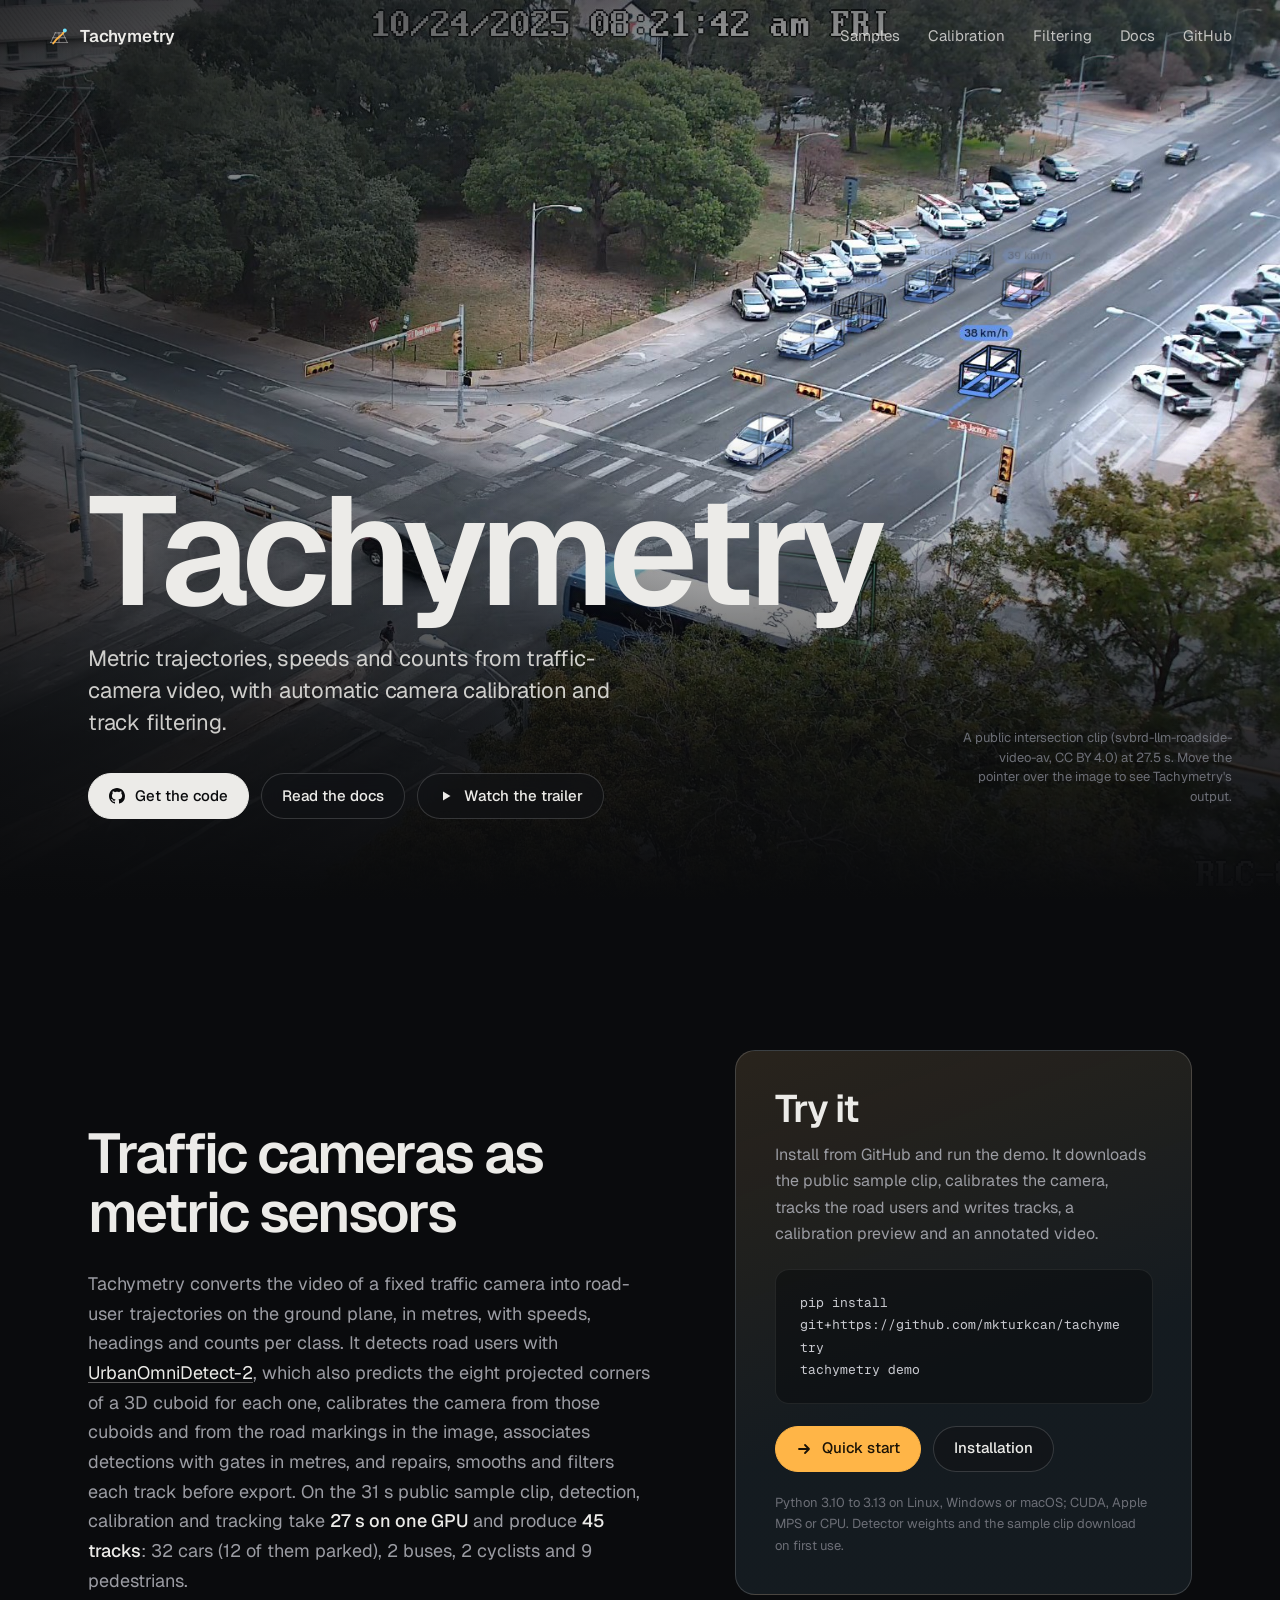
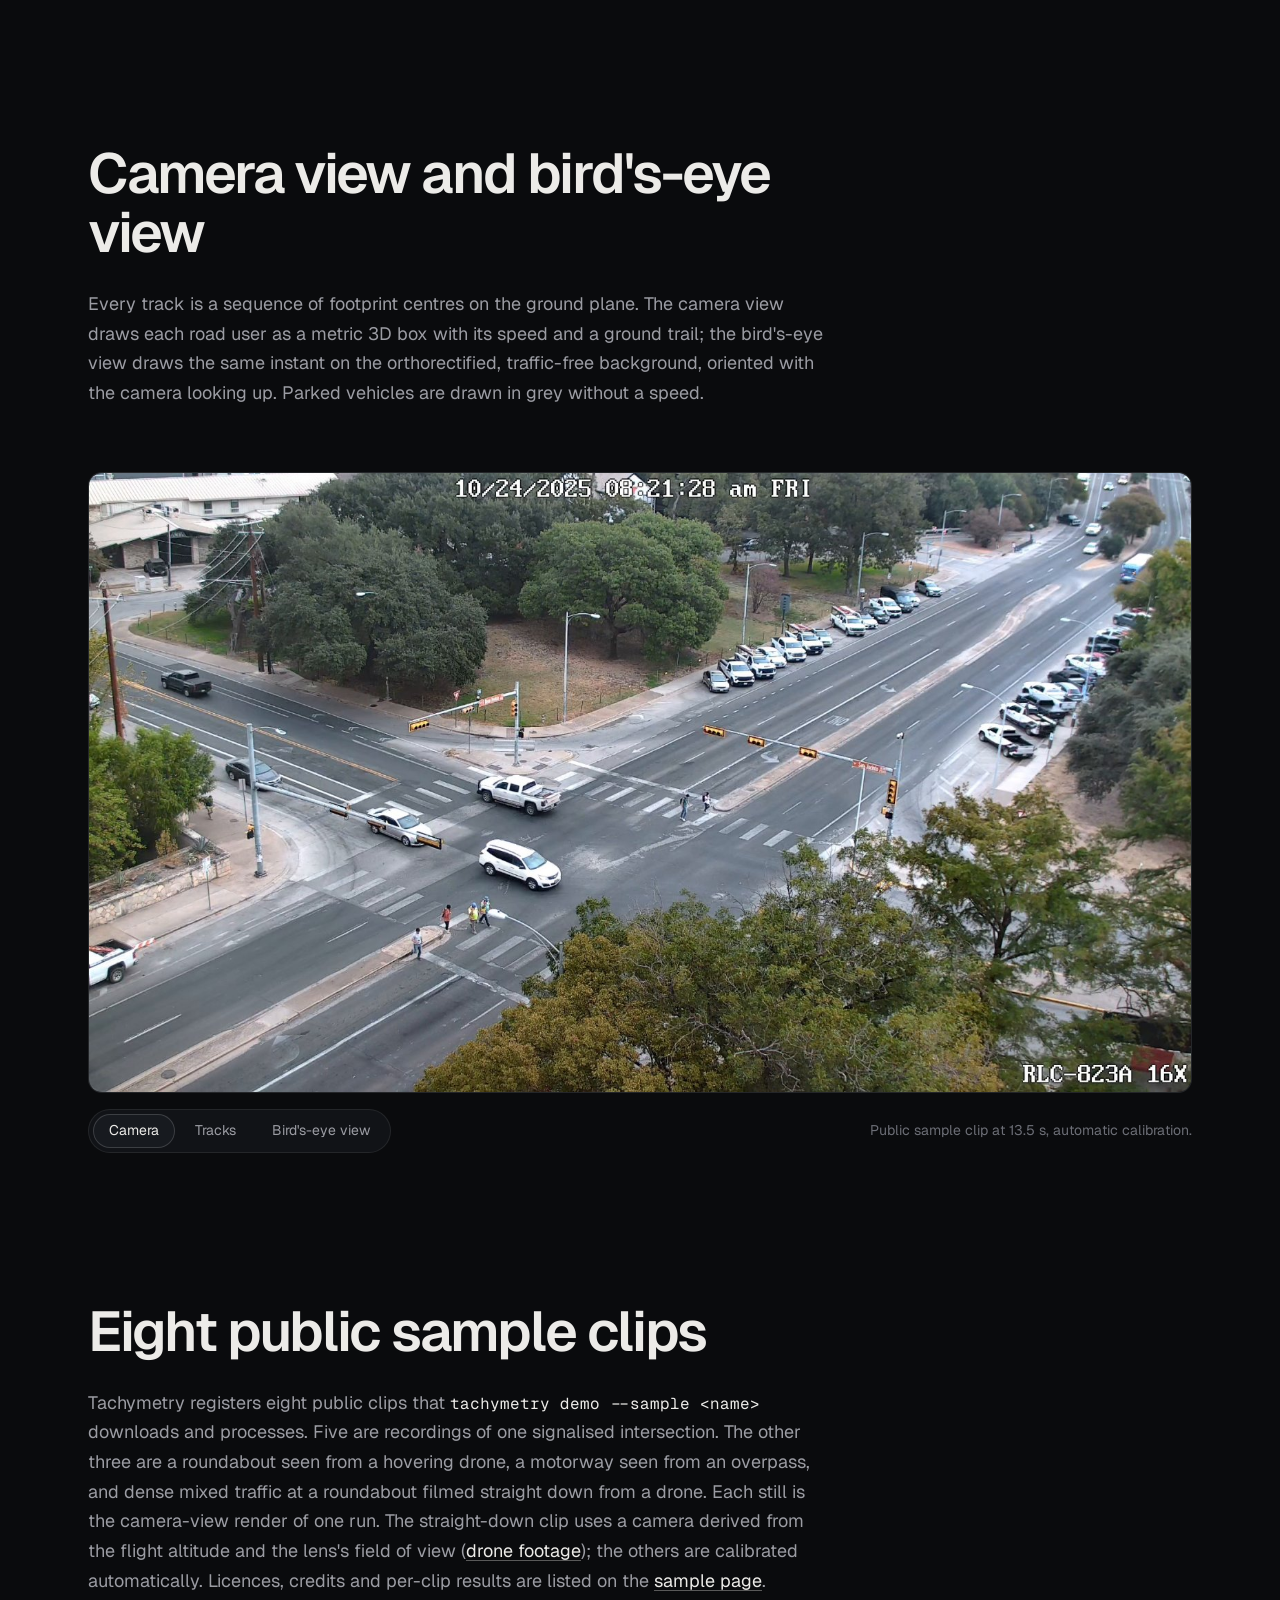
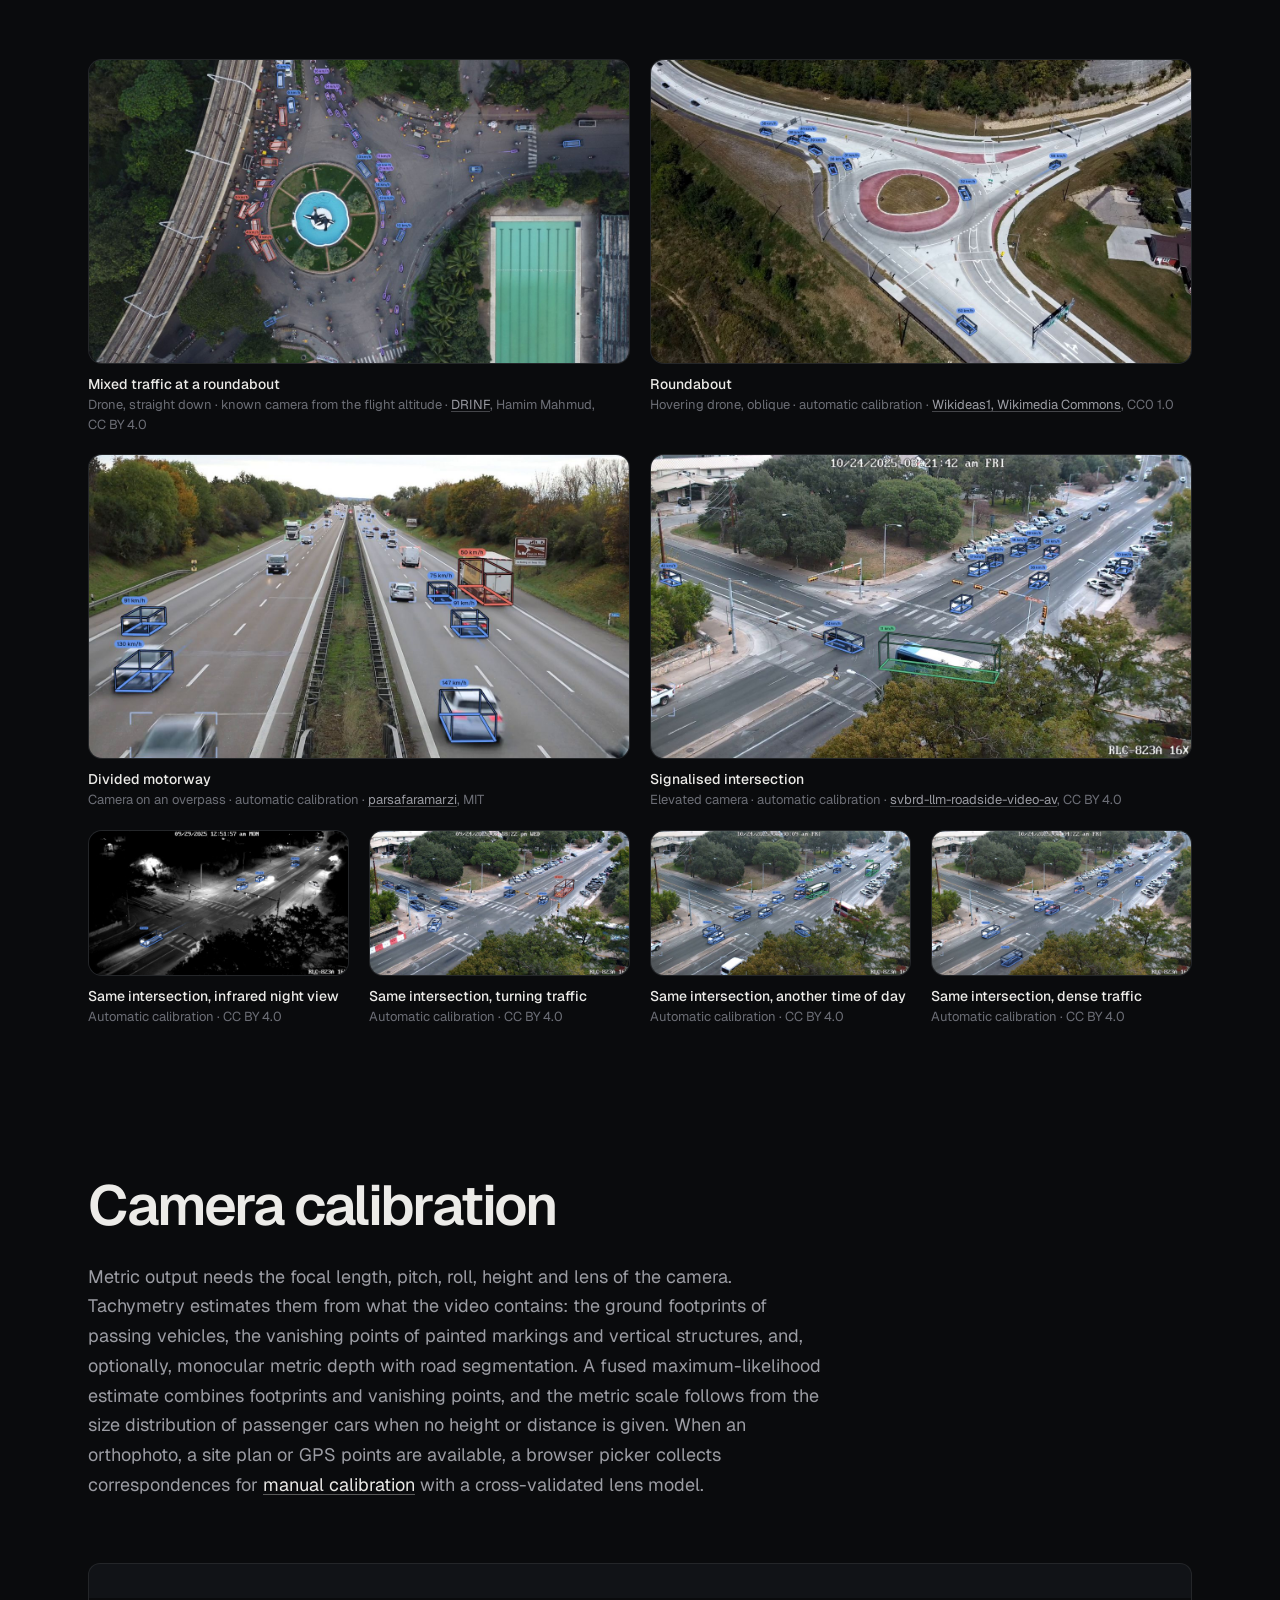
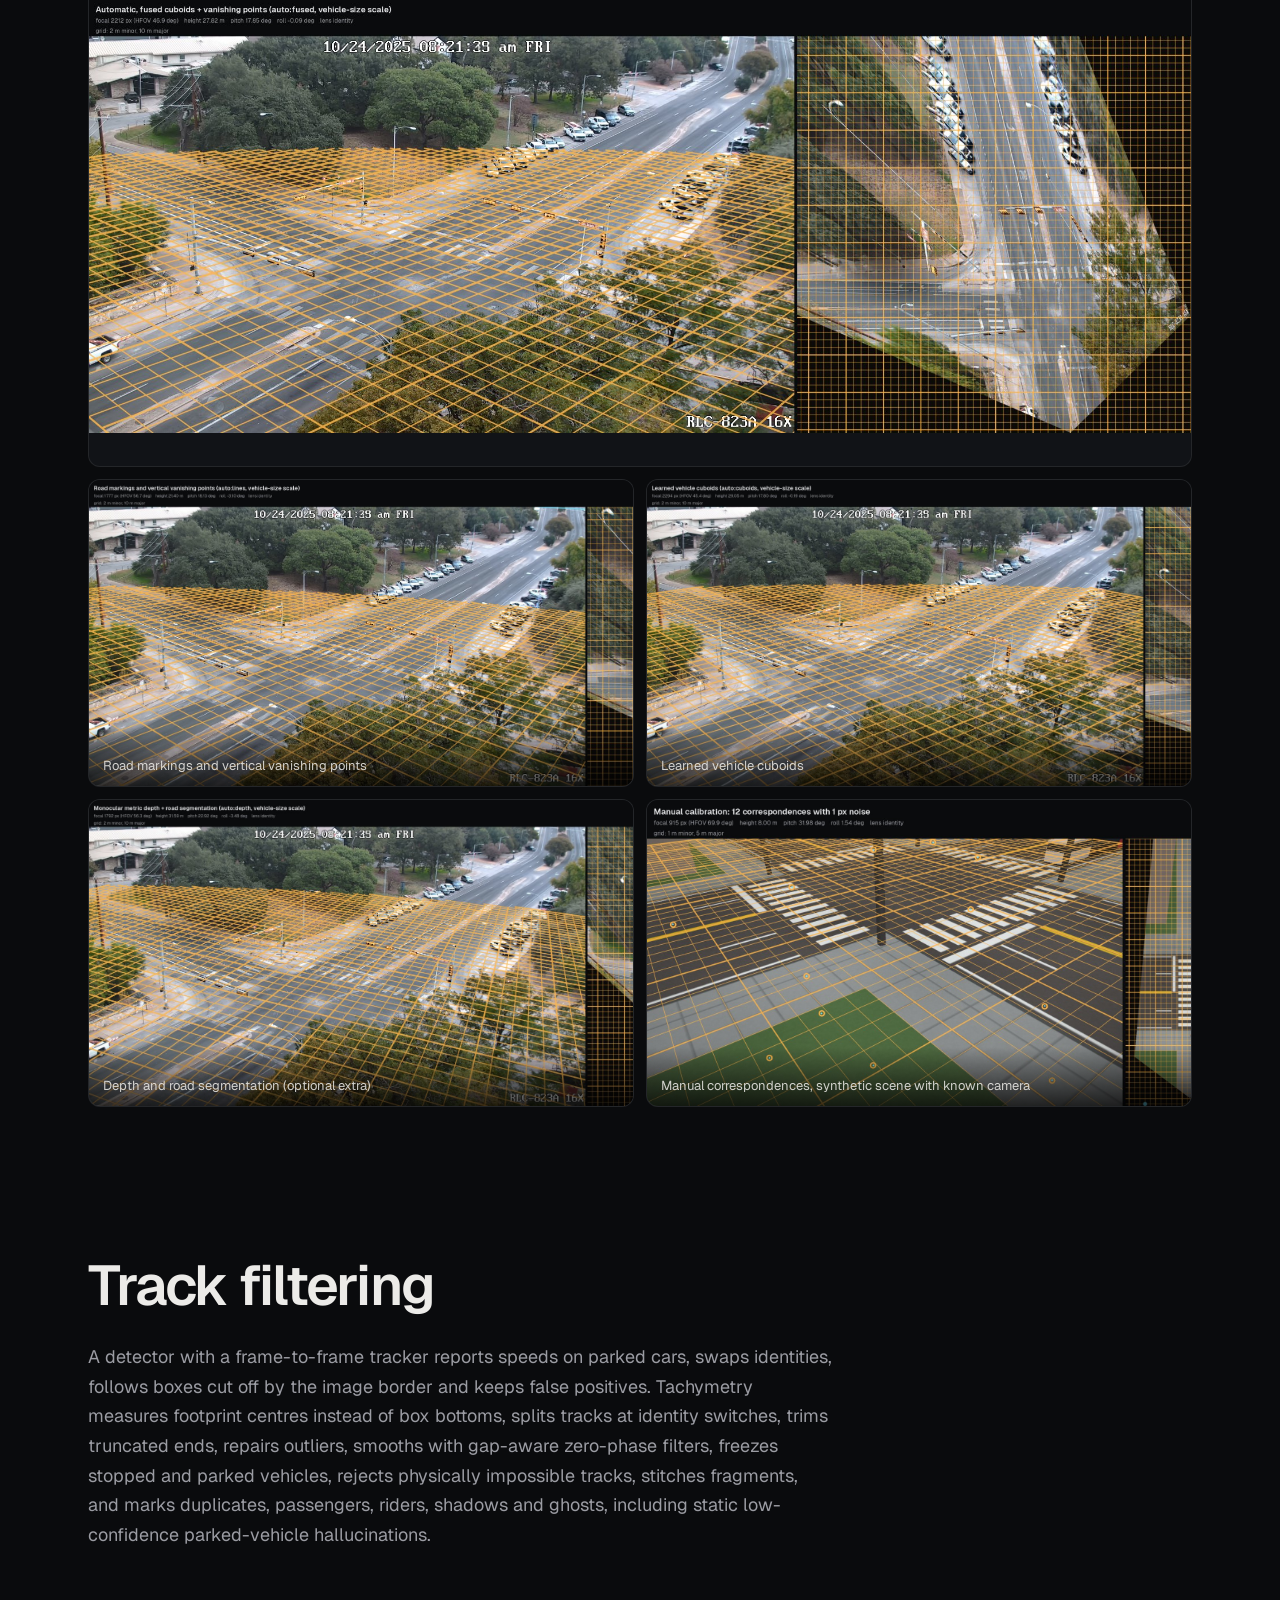
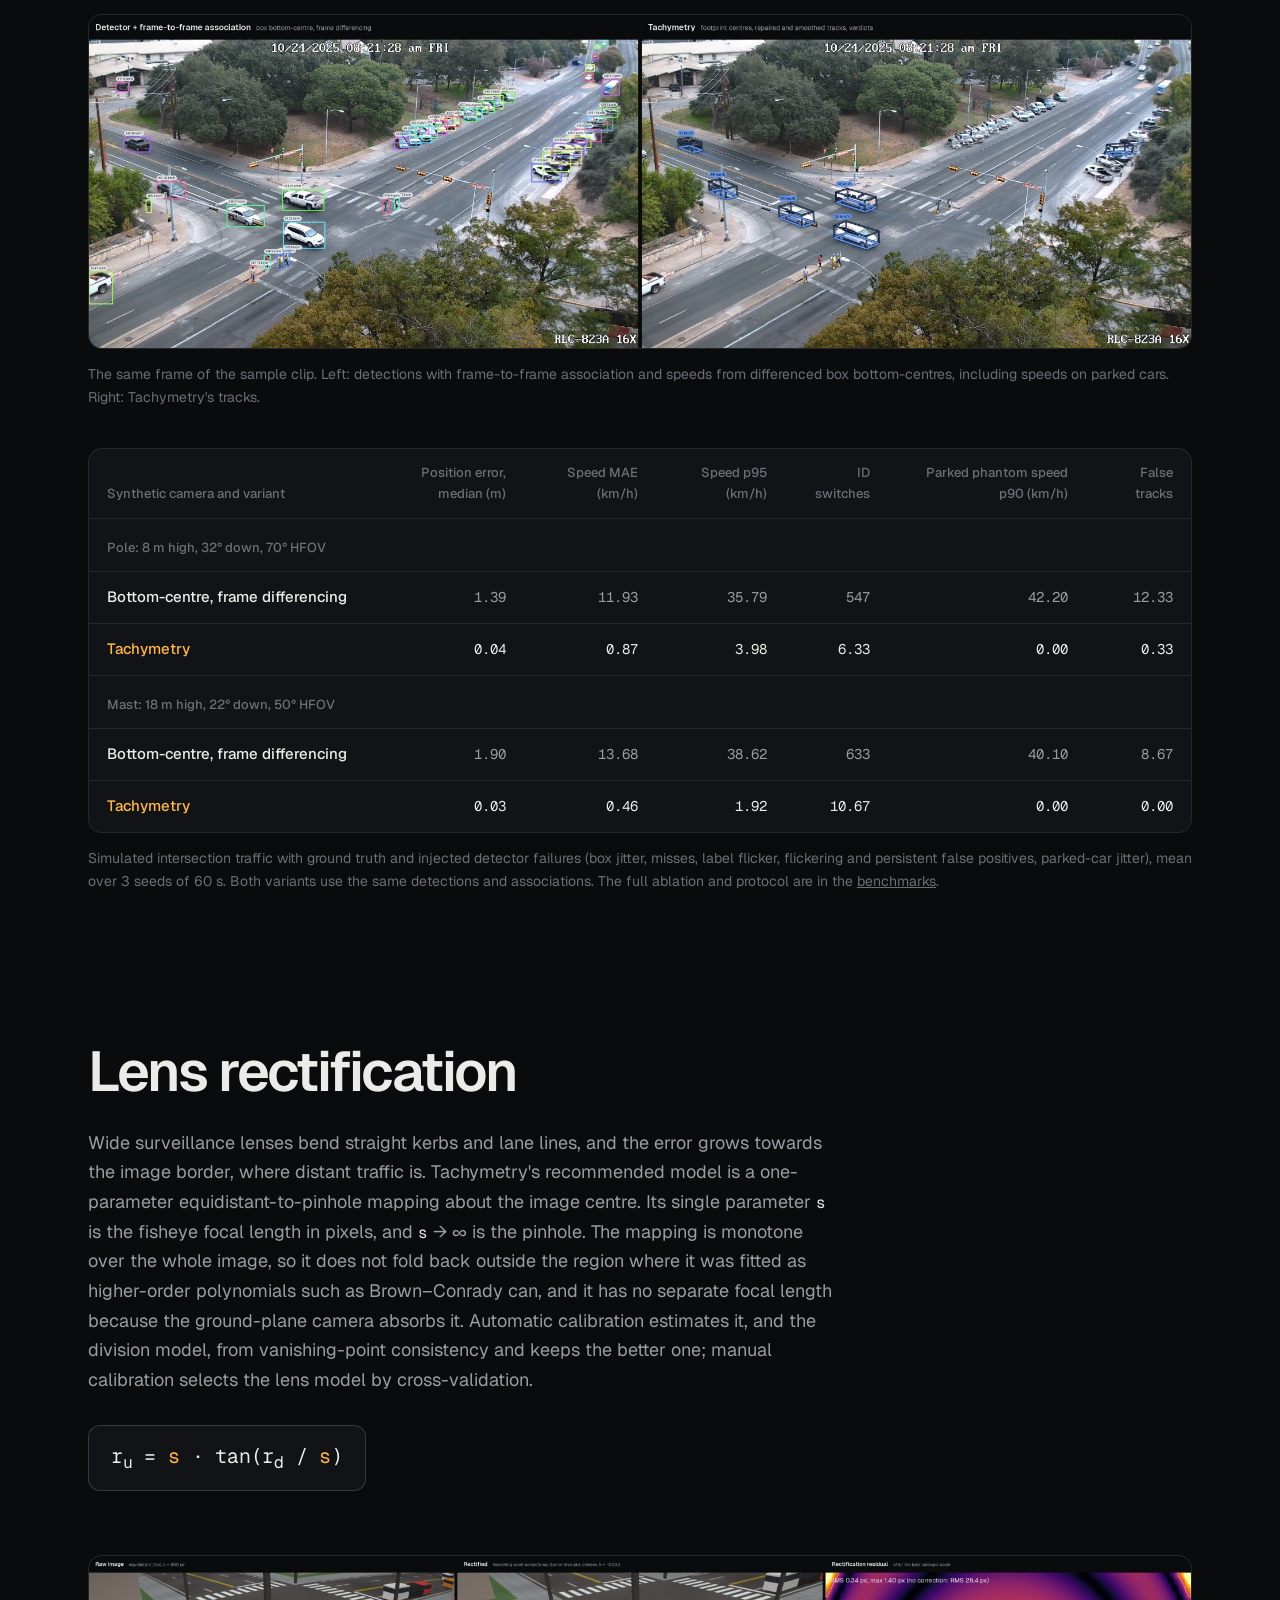
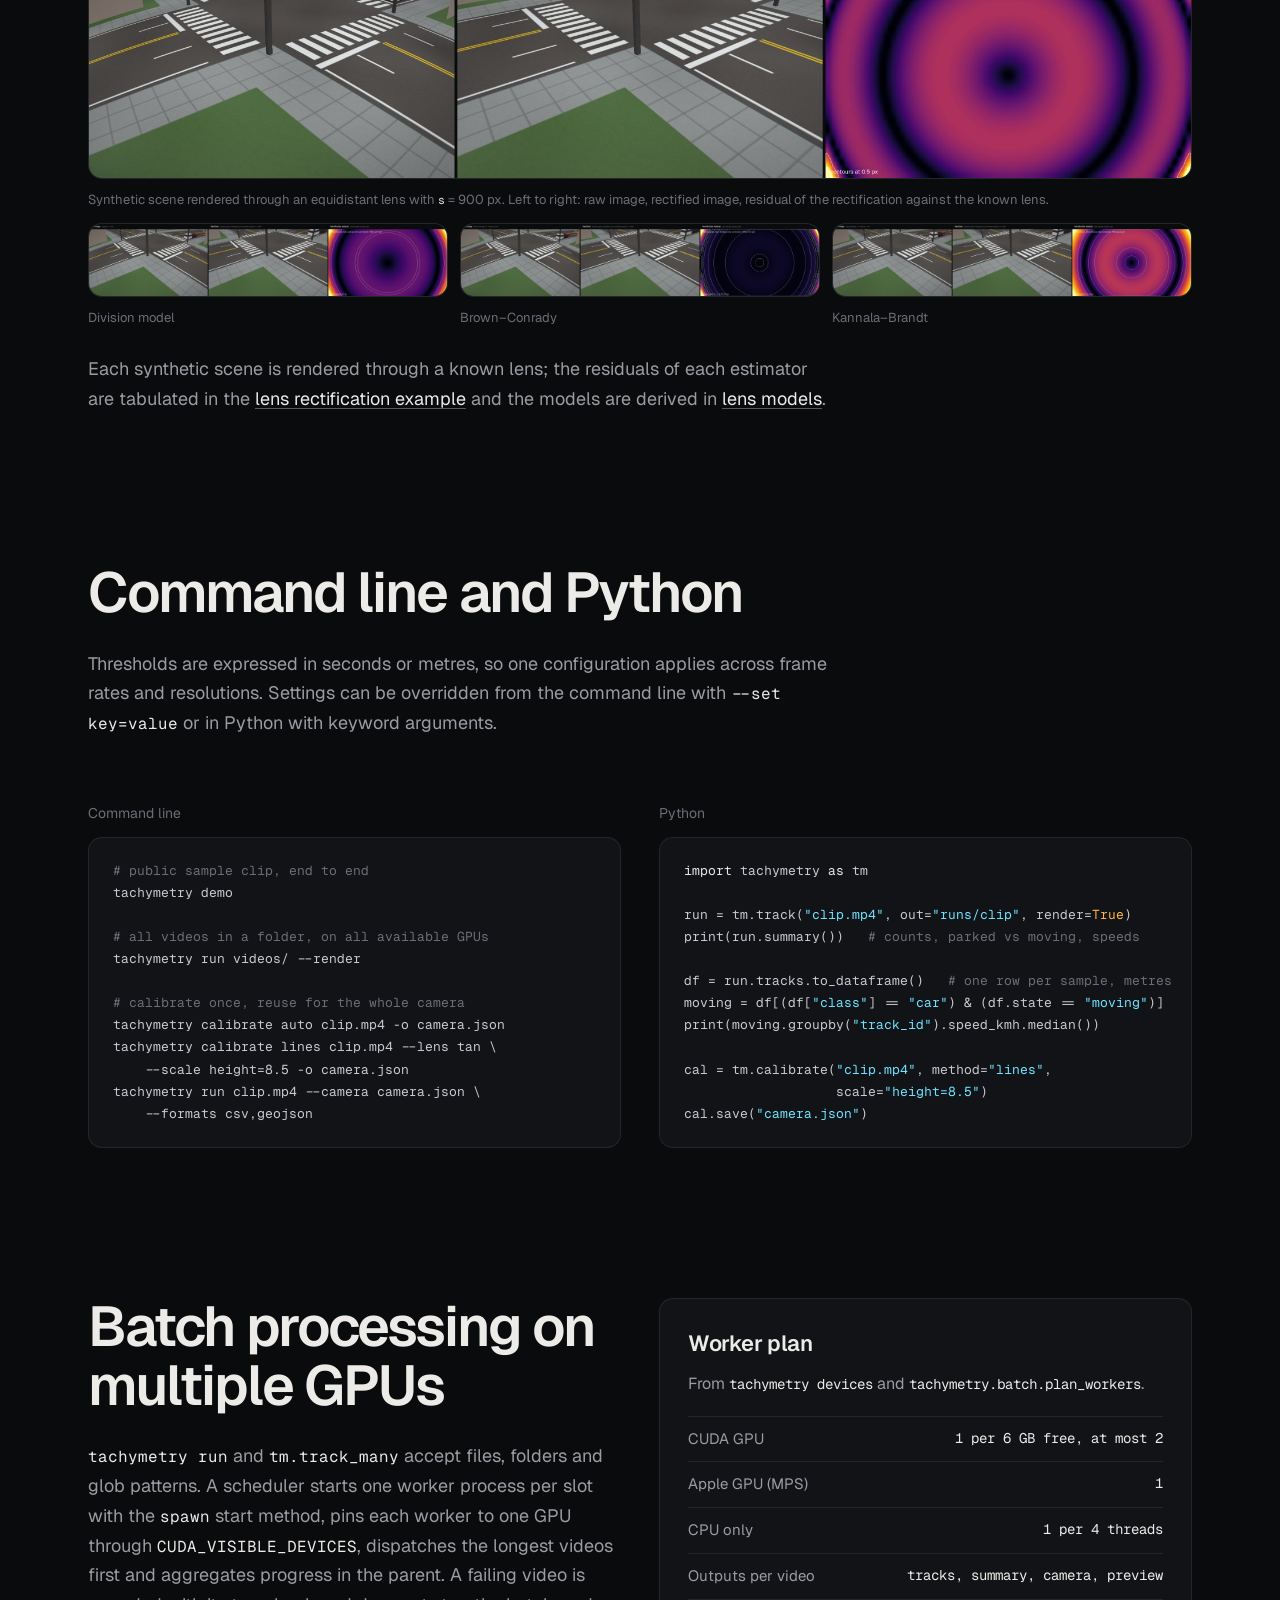
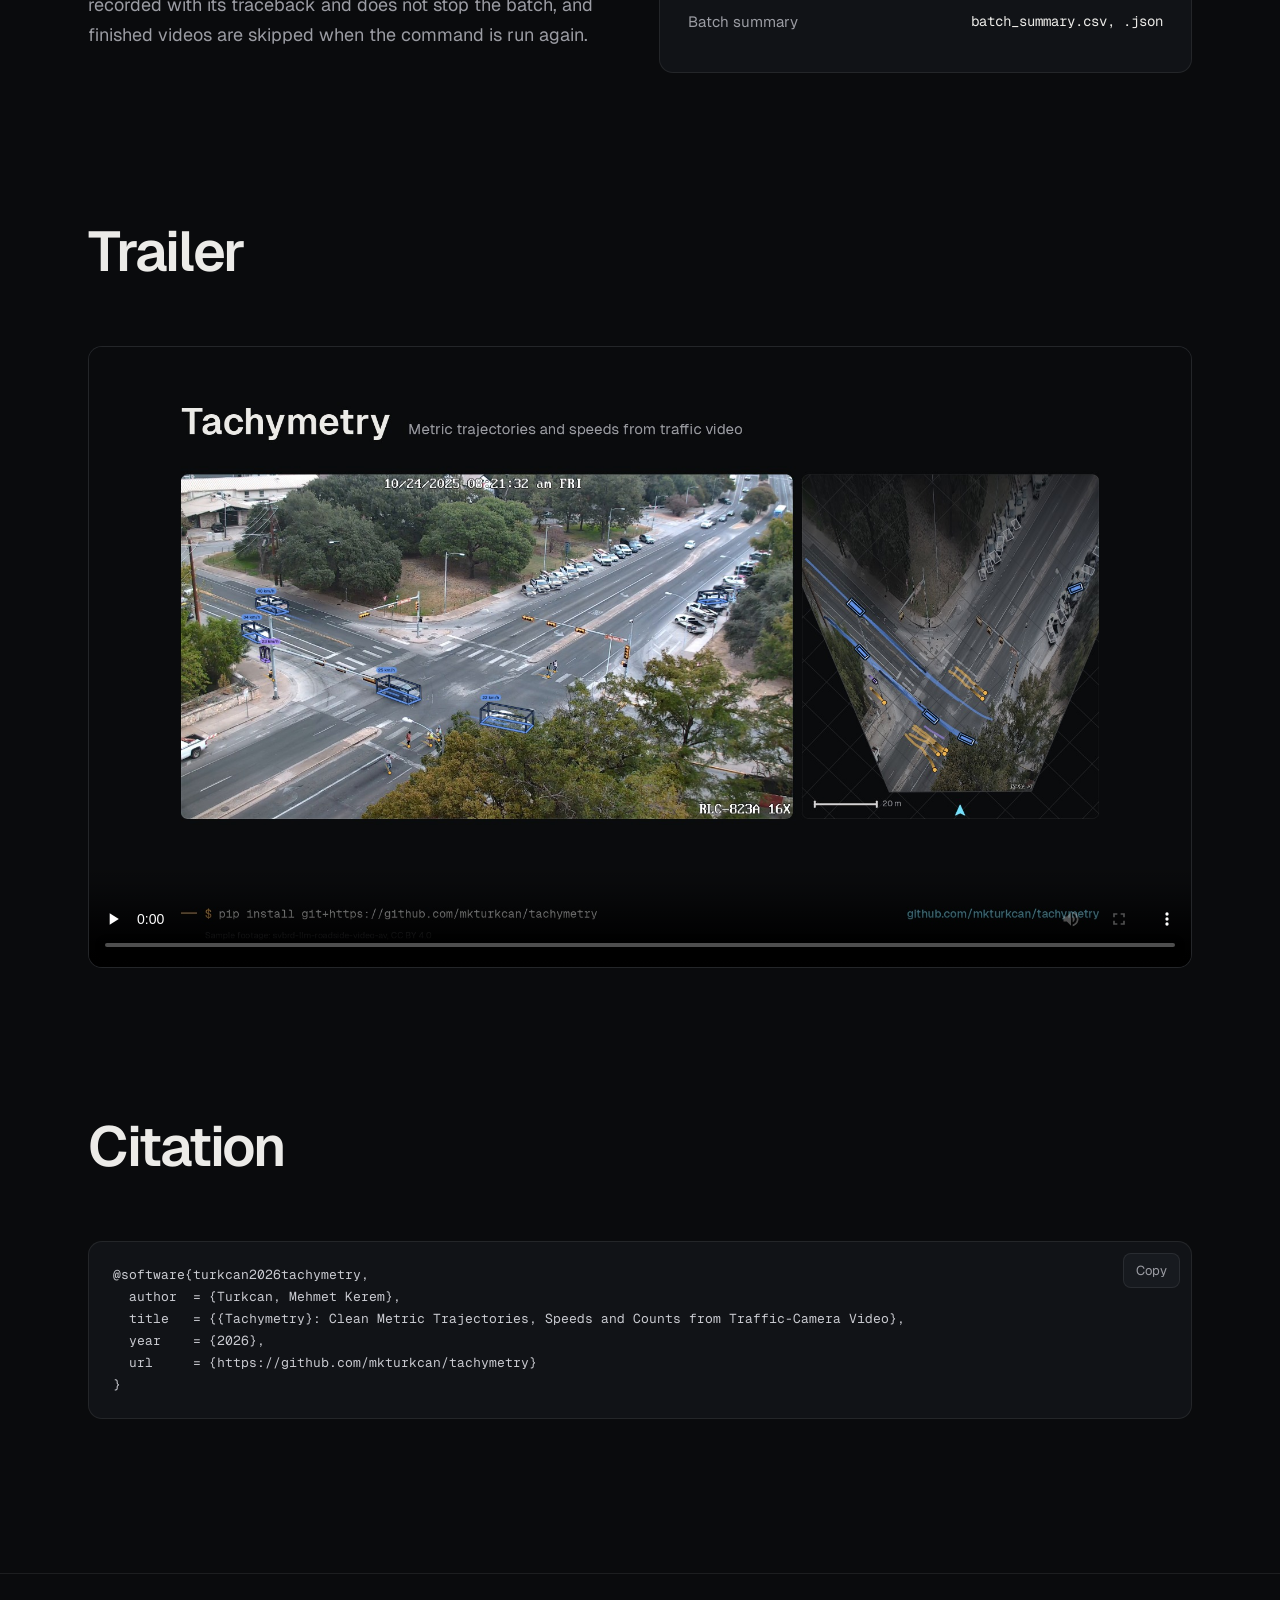
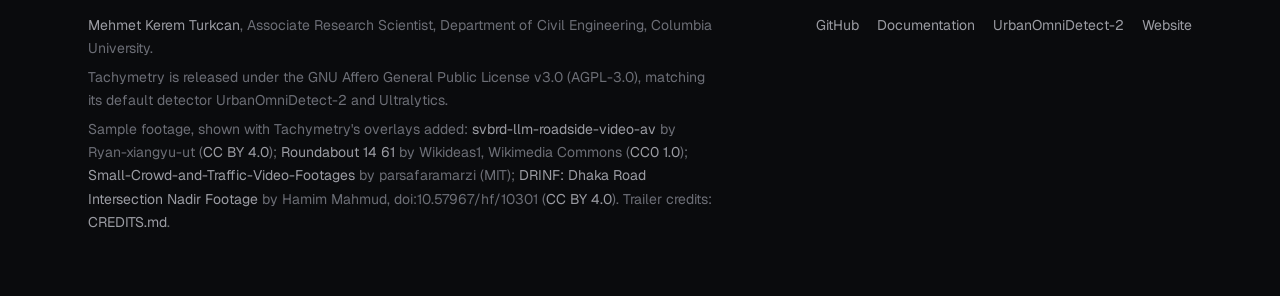
==== commit c5b59682: "Document the new samples, drone footage and limitations; add a scene gallery The project page gains " ====
--- a/docs/index.html
+++ b/docs/index.html
@@ -171,6 +171,18 @@
 pre .n { color: var(--amber); }
 pre .c { color: var(--faint); }
 
+/* Scene gallery */
+.gallery { display: grid; grid-template-columns: repeat(4, 1fr); gap: clamp(14px, 1.6vw, 20px); }
+.gallery figure { grid-column: span 1; }
+.gallery figure.wide { grid-column: span 2; }
+.gallery .frame { aspect-ratio: 16 / 9; }
+.gallery img { width: 100%; height: 100%; object-fit: cover; transition: transform 1.2s cubic-bezier(.2, .7, .2, 1); }
+.gallery figure:hover img { transform: scale(1.03); }
+.gallery figcaption { margin-top: 10px; font-size: 13px; line-height: 1.5; }
+.gallery figcaption strong { display: block; color: var(--text); font-weight: 500; font-size: 14px; }
+.gallery figcaption a { color: var(--muted); text-decoration-color: rgba(155, 156, 163, 0.4); text-underline-offset: 2px; }
+.gallery figcaption a:hover { color: var(--text); }
+
 /* Calibration mosaic */
 .mosaic { display: grid; grid-template-columns: repeat(6, 1fr); gap: 12px; }
 .mosaic figure { position: relative; border-radius: 12px; overflow: hidden; background: var(--surface); border: 1px solid var(--line); }
@@ -258,6 +270,7 @@
   .mosaic .a { grid-column: span 2; }
   .mosaic .b, .mosaic .c, .mosaic .d, .mosaic .e { grid-column: span 1; }
   .lens-grid { grid-template-columns: 1fr; }
+  .gallery { grid-template-columns: 1fr 1fr; }
   .facts { grid-template-columns: 1fr; }
   .hero-note { display: none; }
 }
@@ -267,6 +280,8 @@
   .hero { min-height: 560px; }
   .hero img { object-position: 42% 50%; }
   .mosaic { grid-template-columns: 1fr; }
+  .gallery { grid-template-columns: 1fr; }
+  .gallery figure.wide { grid-column: span 1; }
   .mosaic .a, .mosaic .b, .mosaic .c, .mosaic .d, .mosaic .e { grid-column: span 1; }
   .seg button { padding: 0 12px; font-size: 13px; }
   pre { font-size: 12px; padding: 18px; }
@@ -286,6 +301,7 @@
       Tachymetry
     </a>
     <nav aria-label="Primary">
+      <a class="hide-sm" href="#samples">Samples</a>
       <a class="hide-sm" href="#calibration">Calibration</a>
       <a class="hide-sm" href="#filtering">Filtering</a>
       <a href="docs/">Docs</a>
@@ -319,7 +335,7 @@
     <div class="wrap split">
       <div>
         <h2>Traffic cameras as metric sensors</h2>
-        <p class="lede">Tachymetry converts the video of a fixed traffic camera into road-user trajectories on the ground plane, in metres, with speeds, headings and counts per class. It detects road users with <a href="https://huggingface.co/mehmetkeremturkcan/UrbanOmniDetect-2">UrbanOmniDetect-2</a>, which also predicts the eight projected corners of a 3D cuboid for each one, calibrates the camera from those cuboids and from the road markings in the image, associates detections with gates in metres, and repairs, smooths and filters every track before export. On the 31&nbsp;s public sample clip, detection, calibration and tracking take <strong>28&nbsp;s on one GPU</strong> and produce <strong>44 tracks</strong>: 31 cars (11 of them parked), 2 buses, 2 cyclists and 9 pedestrians.</p>
+        <p class="lede">Tachymetry converts the video of a fixed traffic camera into road-user trajectories on the ground plane, in metres, with speeds, headings and counts per class. It detects road users with <a href="https://huggingface.co/mehmetkeremturkcan/UrbanOmniDetect-2">UrbanOmniDetect-2</a>, which also predicts the eight projected corners of a 3D cuboid for each one, calibrates the camera from those cuboids and from the road markings in the image, associates detections with gates in metres, and repairs, smooths and filters each track before export. On the 31&nbsp;s public sample clip, detection, calibration and tracking take <strong>27&nbsp;s on one GPU</strong> and produce <strong>45 tracks</strong>: 32 cars (12 of them parked), 2 buses, 2 cyclists and 9 pedestrians.</p>
       </div>
       <div class="try">
         <h3>Try it</h3>
@@ -360,6 +376,47 @@
     </div>
   </section>
 
+  <section id="samples">
+    <div class="wrap">
+      <h2>Eight public sample clips</h2>
+      <p class="lede">Tachymetry registers eight public clips that <code>tachymetry demo --sample &lt;name&gt;</code> downloads and processes. Five are recordings of one signalised intersection. The other three are a roundabout seen from a hovering drone, a motorway seen from an overpass, and dense mixed traffic at a roundabout filmed straight down from a drone. Each still is the camera-view render of one run. The straight-down clip uses a camera derived from the flight altitude and the lens's field of view (<a href="docs/examples/drone/">drone footage</a>); the others are calibrated automatically. Licences, credits and per-clip results are listed on the <a href="docs/samples/">sample page</a>.</p>
+      <div class="gallery mt">
+        <figure class="wide">
+          <div class="frame"><img src="media/gallery/dhaka-roundabout.jpg" width="1280" height="720" alt="Straight-down drone view of dense mixed traffic at a roundabout with tracked road users" loading="lazy"></div>
+          <figcaption><strong>Mixed traffic at a roundabout</strong>Drone, straight down &middot; known camera from the flight altitude &middot; <a href="https://huggingface.co/datasets/hamimmahmud0/DRINF">DRINF</a>, Hamim Mahmud, CC&nbsp;BY&nbsp;4.0</figcaption>
+        </figure>
+        <figure class="wide">
+          <div class="frame"><img src="media/gallery/roundabout-aerial.jpg" width="1280" height="720" alt="A roundabout seen obliquely from a hovering drone with tracked vehicles and speeds" loading="lazy"></div>
+          <figcaption><strong>Roundabout</strong>Hovering drone, oblique &middot; automatic calibration &middot; <a href="https://commons.wikimedia.org/wiki/File:Roundabout_14_61.webm">Wikideas1, Wikimedia Commons</a>, CC0&nbsp;1.0</figcaption>
+        </figure>
+        <figure class="wide">
+          <div class="frame"><img src="media/gallery/motorway-overpass.jpg" width="1280" height="720" alt="A divided motorway seen from an overpass with tracked vehicles and speeds" loading="lazy"></div>
+          <figcaption><strong>Divided motorway</strong>Camera on an overpass &middot; automatic calibration &middot; <a href="https://huggingface.co/datasets/parsafaramarzi/Small-Crowd-and-Traffic-Video-Footages">parsafaramarzi</a>, MIT</figcaption>
+        </figure>
+        <figure class="wide">
+          <div class="frame"><img src="media/gallery/intersection-day.jpg" width="1280" height="720" alt="A signalised intersection from an elevated camera with tracked road users" loading="lazy"></div>
+          <figcaption><strong>Signalised intersection</strong>Elevated camera &middot; automatic calibration &middot; <a href="https://huggingface.co/datasets/Ryan-xiangyu-ut/svbrd-llm-roadside-video-av">svbrd-llm-roadside-video-av</a>, CC&nbsp;BY&nbsp;4.0</figcaption>
+        </figure>
+        <figure>
+          <div class="frame"><img src="media/gallery/intersection-night.jpg" width="1280" height="720" alt="The intersection at night in infrared with tracked vehicles" loading="lazy"></div>
+          <figcaption><strong>Same intersection, infrared night view</strong>Automatic calibration &middot; CC&nbsp;BY&nbsp;4.0</figcaption>
+        </figure>
+        <figure>
+          <div class="frame"><img src="media/gallery/intersection-turn.jpg" width="1280" height="720" alt="The intersection with turning traffic" loading="lazy"></div>
+          <figcaption><strong>Same intersection, turning traffic</strong>Automatic calibration &middot; CC&nbsp;BY&nbsp;4.0</figcaption>
+        </figure>
+        <figure>
+          <div class="frame"><img src="media/gallery/intersection-day-2.jpg" width="1280" height="720" alt="The intersection at another time of day" loading="lazy"></div>
+          <figcaption><strong>Same intersection, another time of day</strong>Automatic calibration &middot; CC&nbsp;BY&nbsp;4.0</figcaption>
+        </figure>
+        <figure>
+          <div class="frame"><img src="media/gallery/intersection-day-3.jpg" width="1280" height="720" alt="The intersection in dense traffic" loading="lazy"></div>
+          <figcaption><strong>Same intersection, dense traffic</strong>Automatic calibration &middot; CC&nbsp;BY&nbsp;4.0</figcaption>
+        </figure>
+      </div>
+    </div>
+  </section>
+
   <section id="calibration">
     <div class="wrap">
       <h2>Camera calibration</h2>
@@ -435,7 +492,7 @@
   <section id="code">
     <div class="wrap">
       <h2>Command line and Python</h2>
-      <p class="lede">Every threshold is expressed in seconds or metres, so one configuration applies at any frame rate and resolution. Any setting can be overridden from the command line with <code>--set key=value</code> or in Python with keyword arguments.</p>
+      <p class="lede">Thresholds are expressed in seconds or metres, so one configuration applies across frame rates and resolutions. Settings can be overridden from the command line with <code>--set key=value</code> or in Python with keyword arguments.</p>
       <div class="code-grid mt">
         <div>
           <p class="label">Command line</p>
@@ -525,7 +582,7 @@
     <div>
       <p><a href="https://mehmetkeremturkcan.com/">Mehmet Kerem Turkcan</a>, Associate Research Scientist, Department of Civil Engineering, Columbia University.</p>
       <p>Tachymetry is released under the GNU Affero General Public License v3.0 (AGPL-3.0), matching its default detector UrbanOmniDetect-2 and Ultralytics.</p>
-      <p>Sample footage: <a href="https://huggingface.co/datasets/Ryan-xiangyu-ut/svbrd-llm-roadside-video-av">svbrd-llm-roadside-video-av</a> by Ryan-xiangyu-ut on Hugging Face, licensed <a href="https://creativecommons.org/licenses/by/4.0/">CC BY 4.0</a>. Frames are shown with Tachymetry's overlays added.</p>
+      <p>Sample footage, shown with Tachymetry's overlays added: <a href="https://huggingface.co/datasets/Ryan-xiangyu-ut/svbrd-llm-roadside-video-av">svbrd-llm-roadside-video-av</a> by Ryan-xiangyu-ut (<a href="https://creativecommons.org/licenses/by/4.0/">CC BY 4.0</a>); <a href="https://commons.wikimedia.org/wiki/File:Roundabout_14_61.webm">Roundabout 14 61</a> by Wikideas1, Wikimedia Commons (<a href="https://creativecommons.org/publicdomain/zero/1.0/">CC0 1.0</a>); <a href="https://huggingface.co/datasets/parsafaramarzi/Small-Crowd-and-Traffic-Video-Footages">Small-Crowd-and-Traffic-Video-Footages</a> by parsafaramarzi (MIT); <a href="https://huggingface.co/datasets/hamimmahmud0/DRINF">DRINF: Dhaka Road Intersection Nadir Footage</a> by Hamim Mahmud, doi:10.57967/hf/10301 (<a href="https://creativecommons.org/licenses/by/4.0/">CC BY 4.0</a>). Trailer credits: <a href="https://github.com/mkturkcan/tachymetry/blob/main/docs/media/CREDITS.md">CREDITS.md</a>.</p>
     </div>
     <div class="links">
       <a href="https://github.com/mkturkcan/tachymetry">GitHub</a>
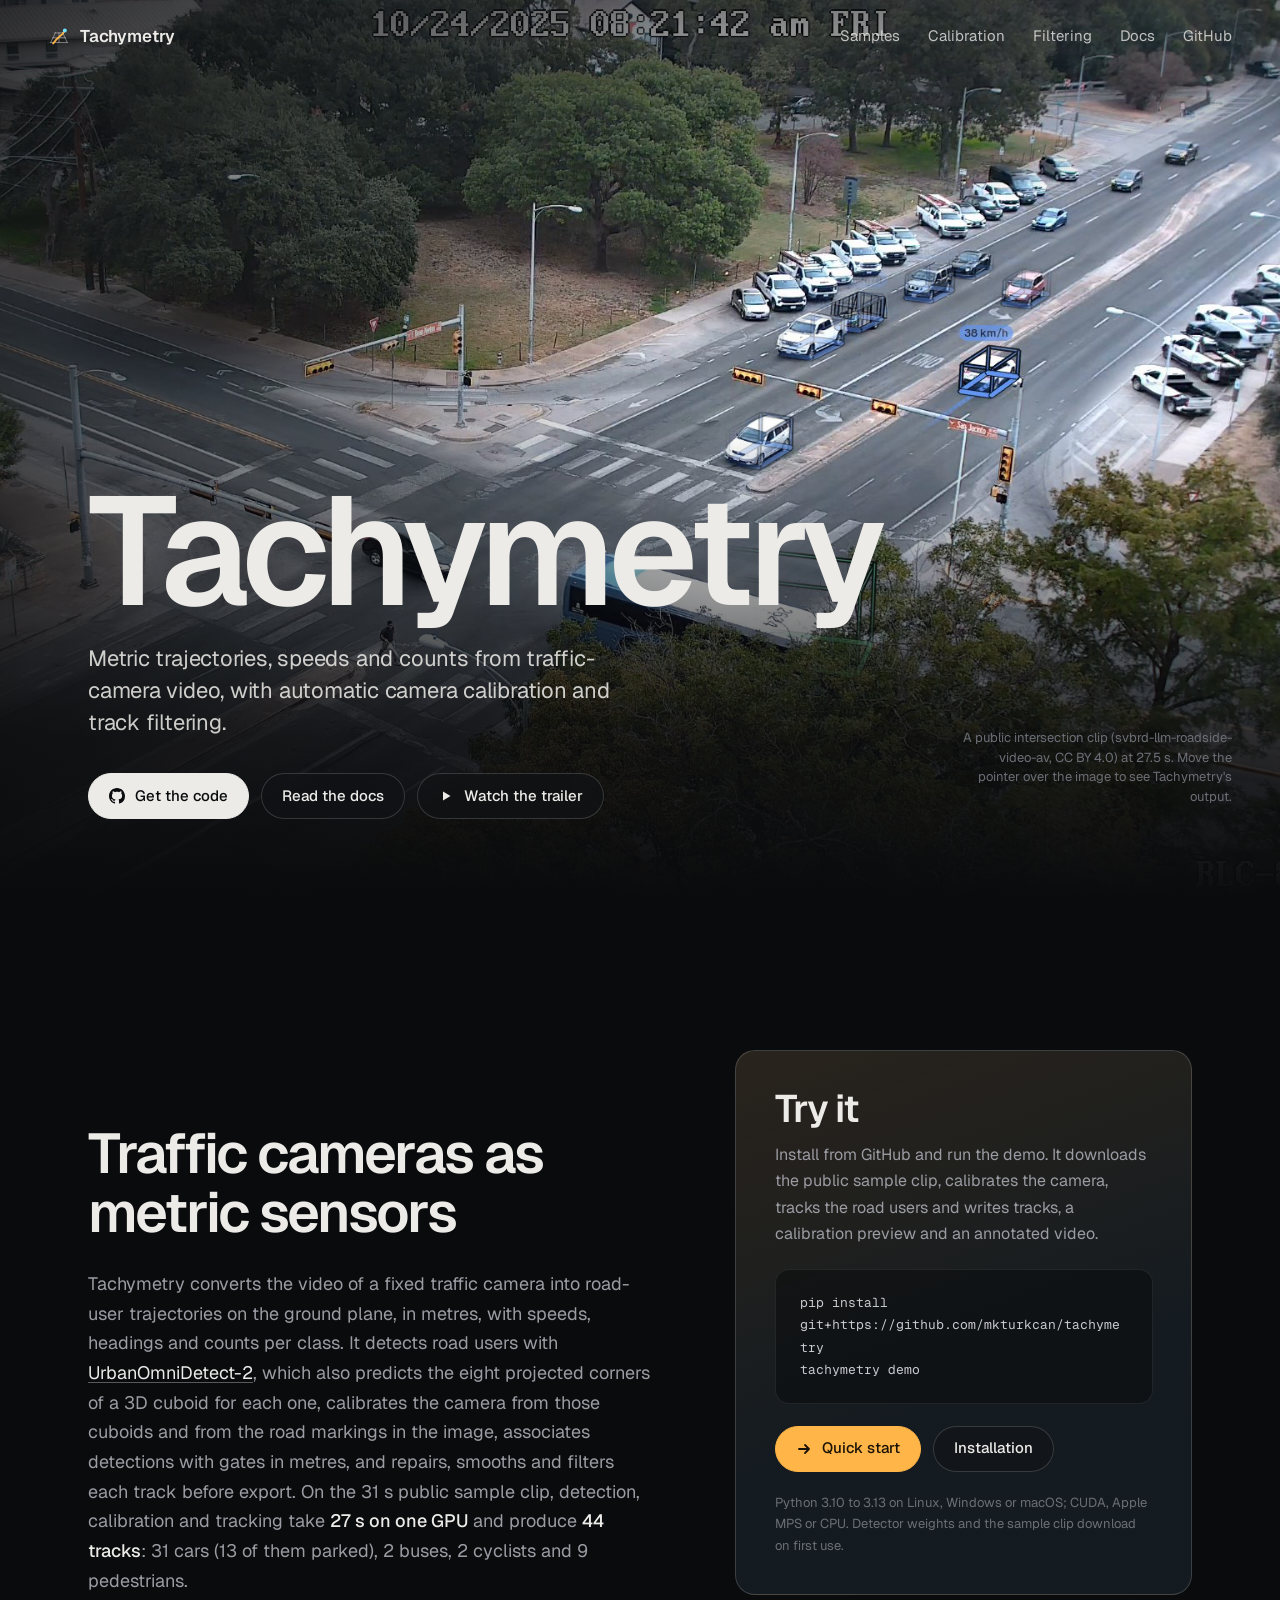
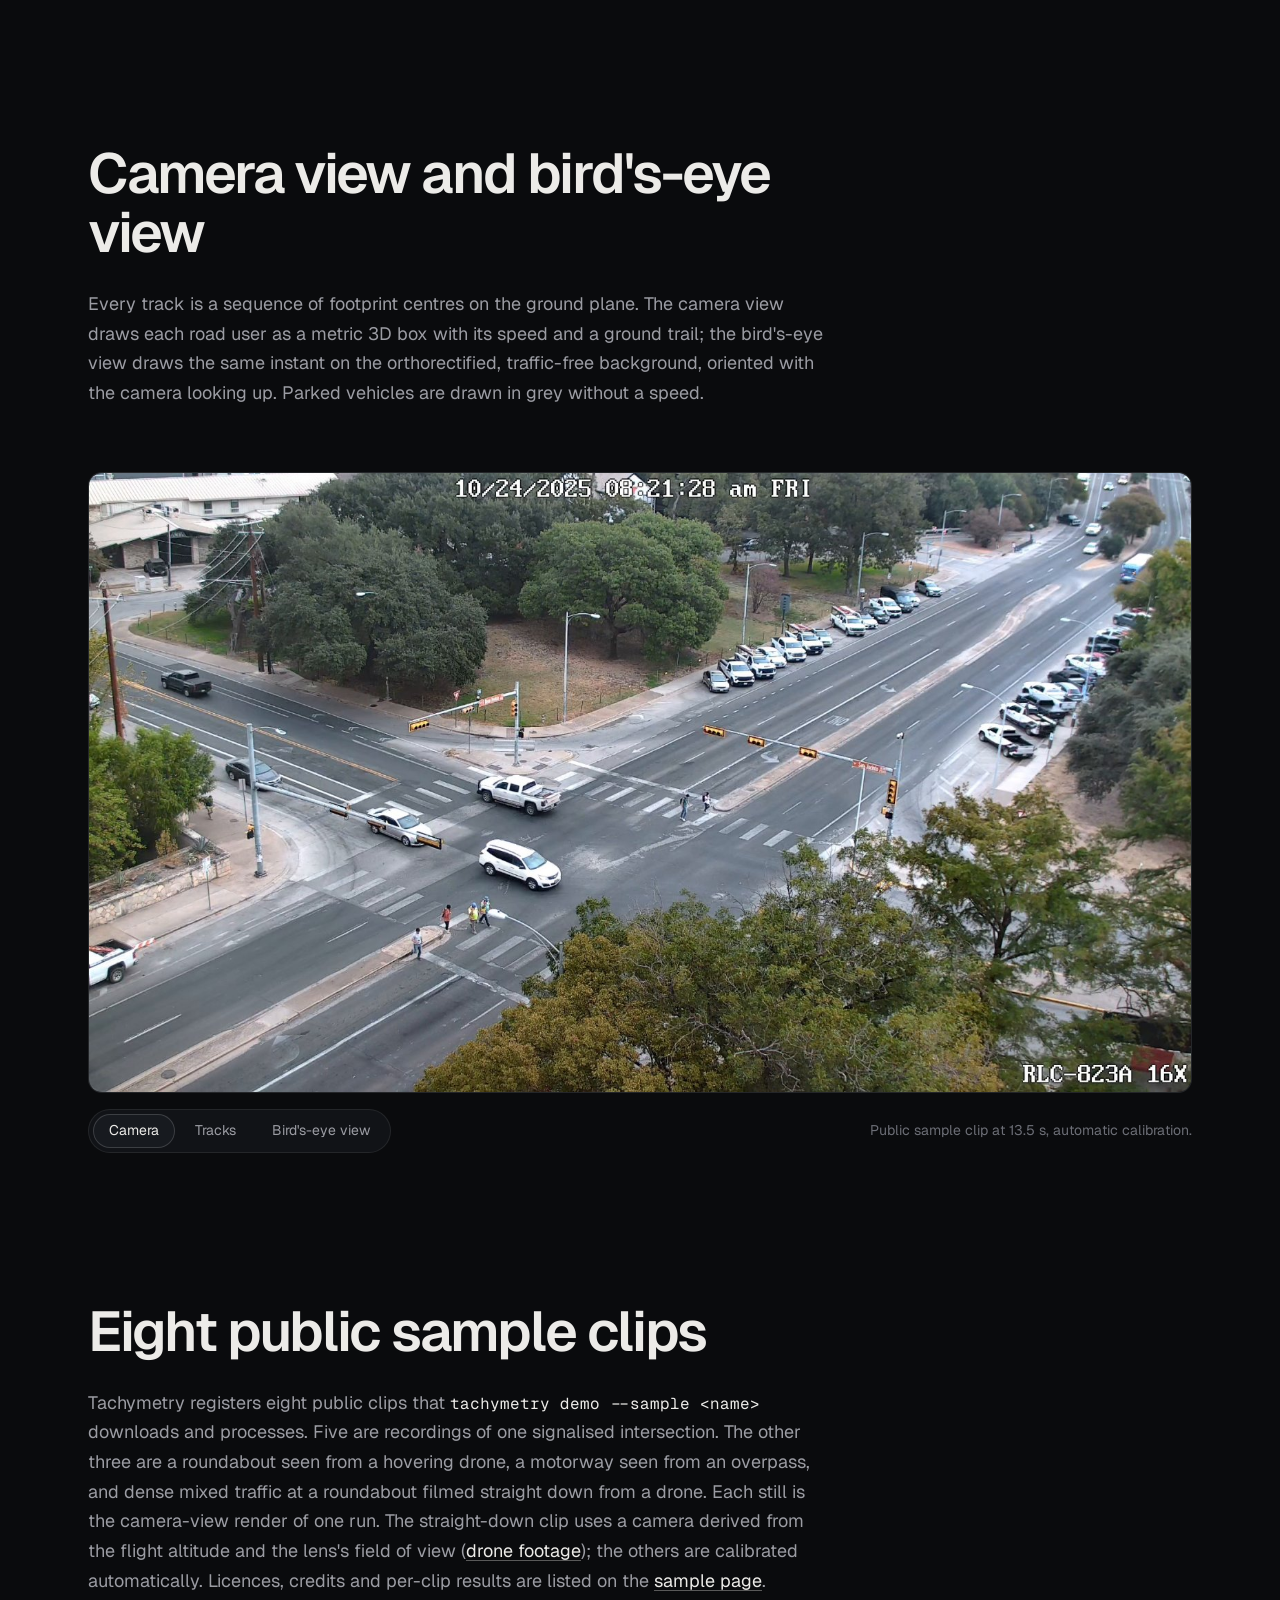
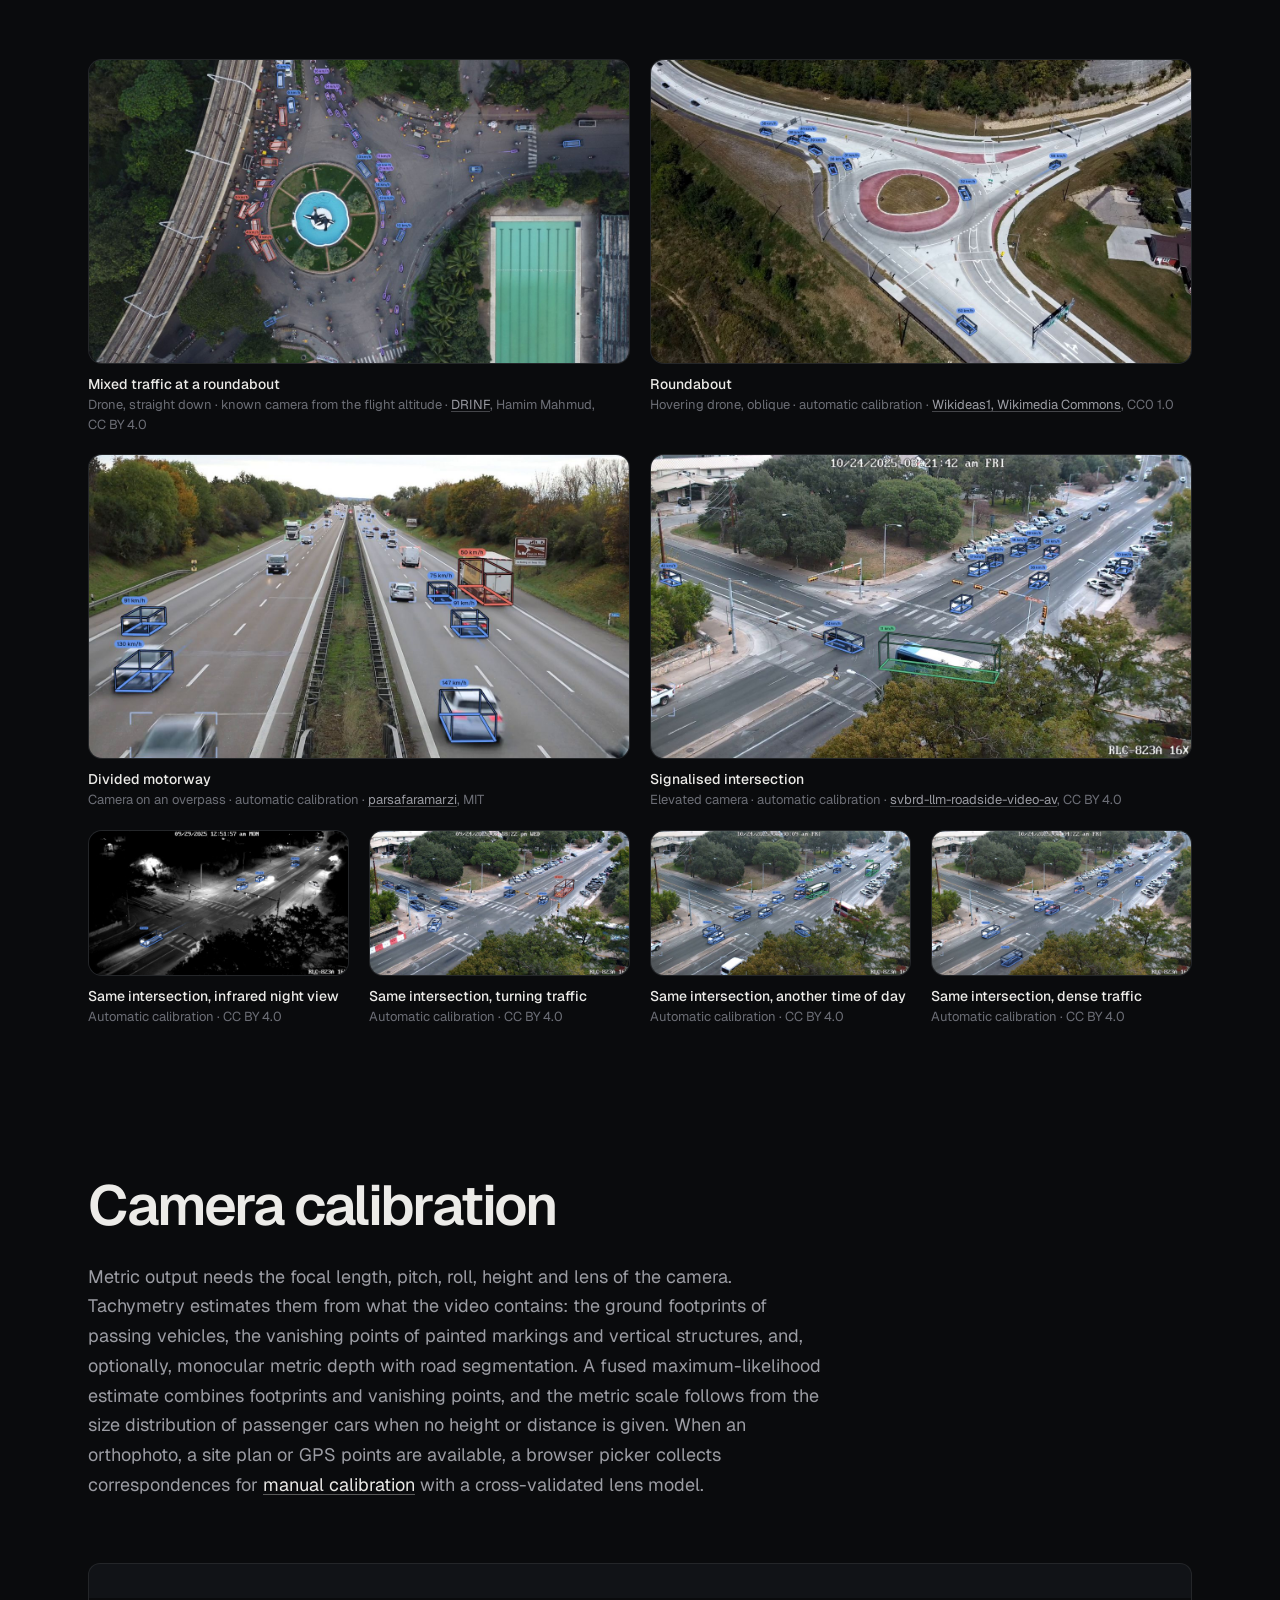
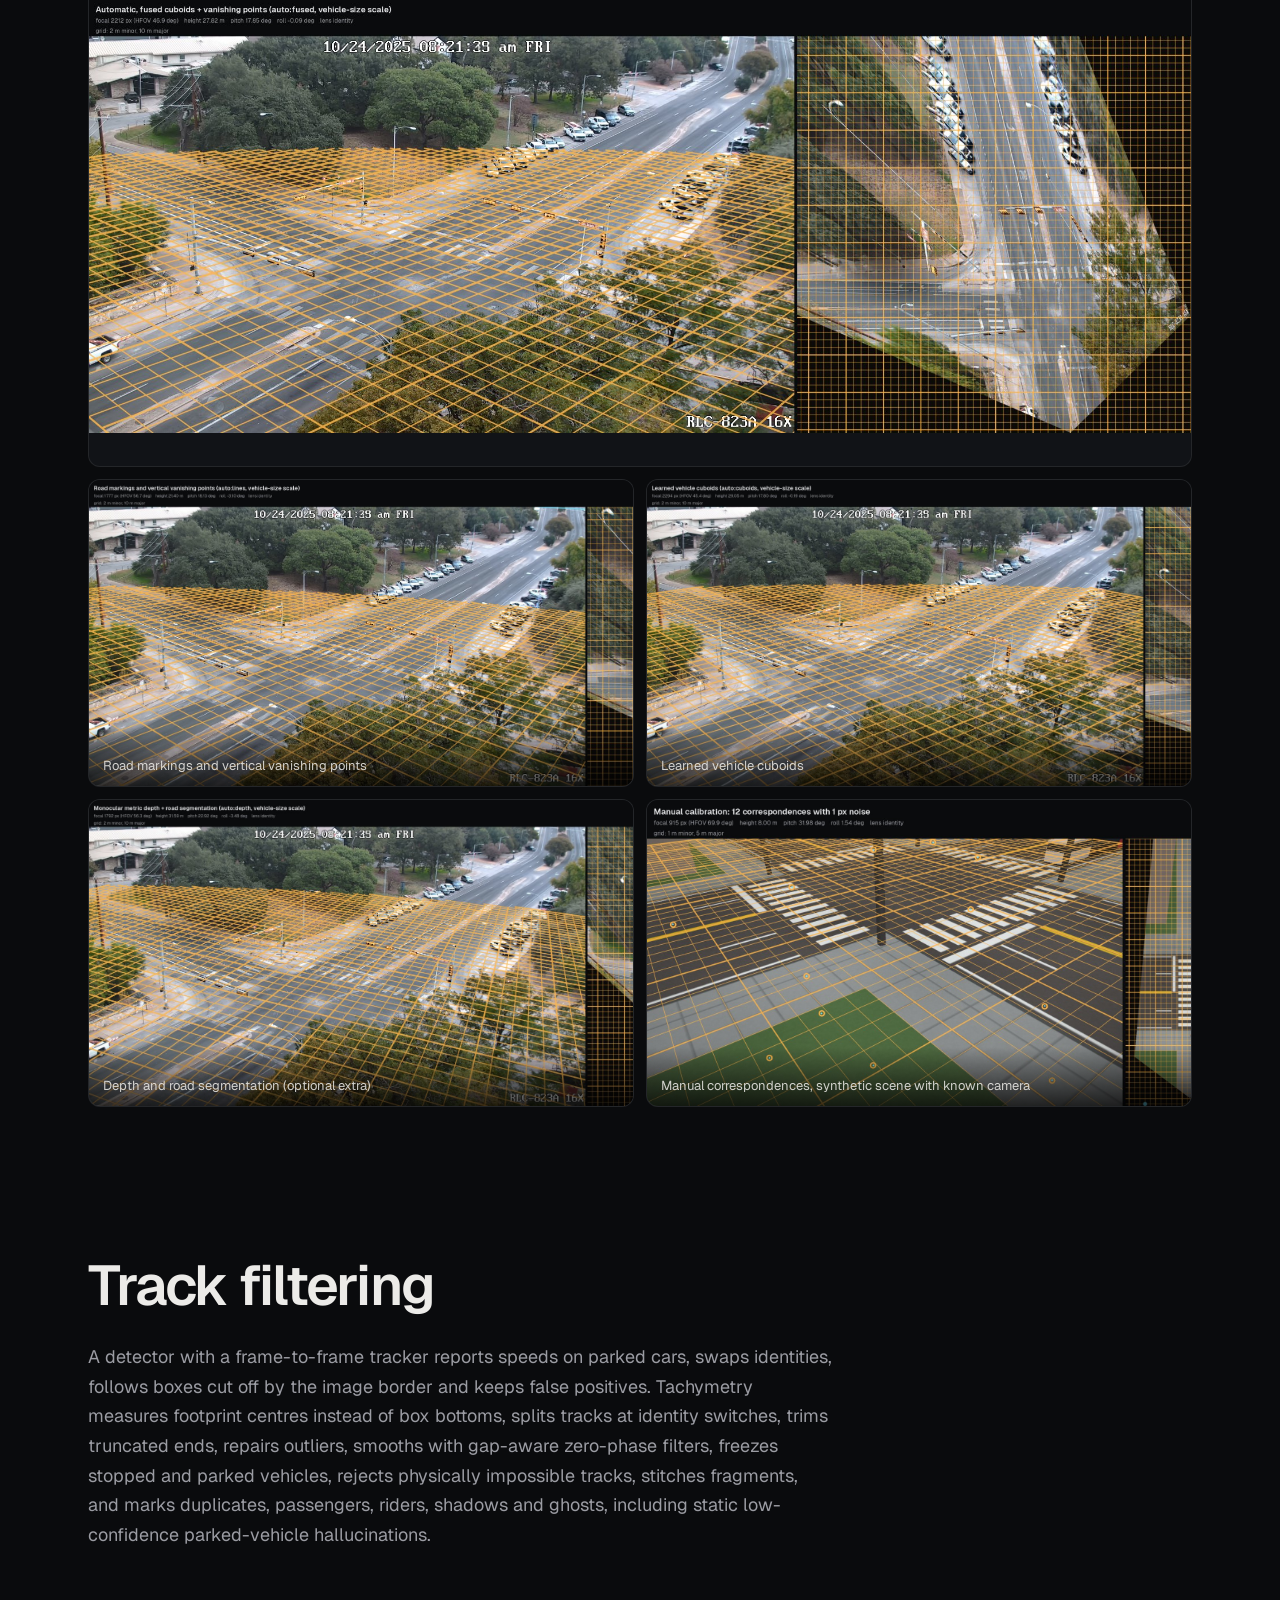
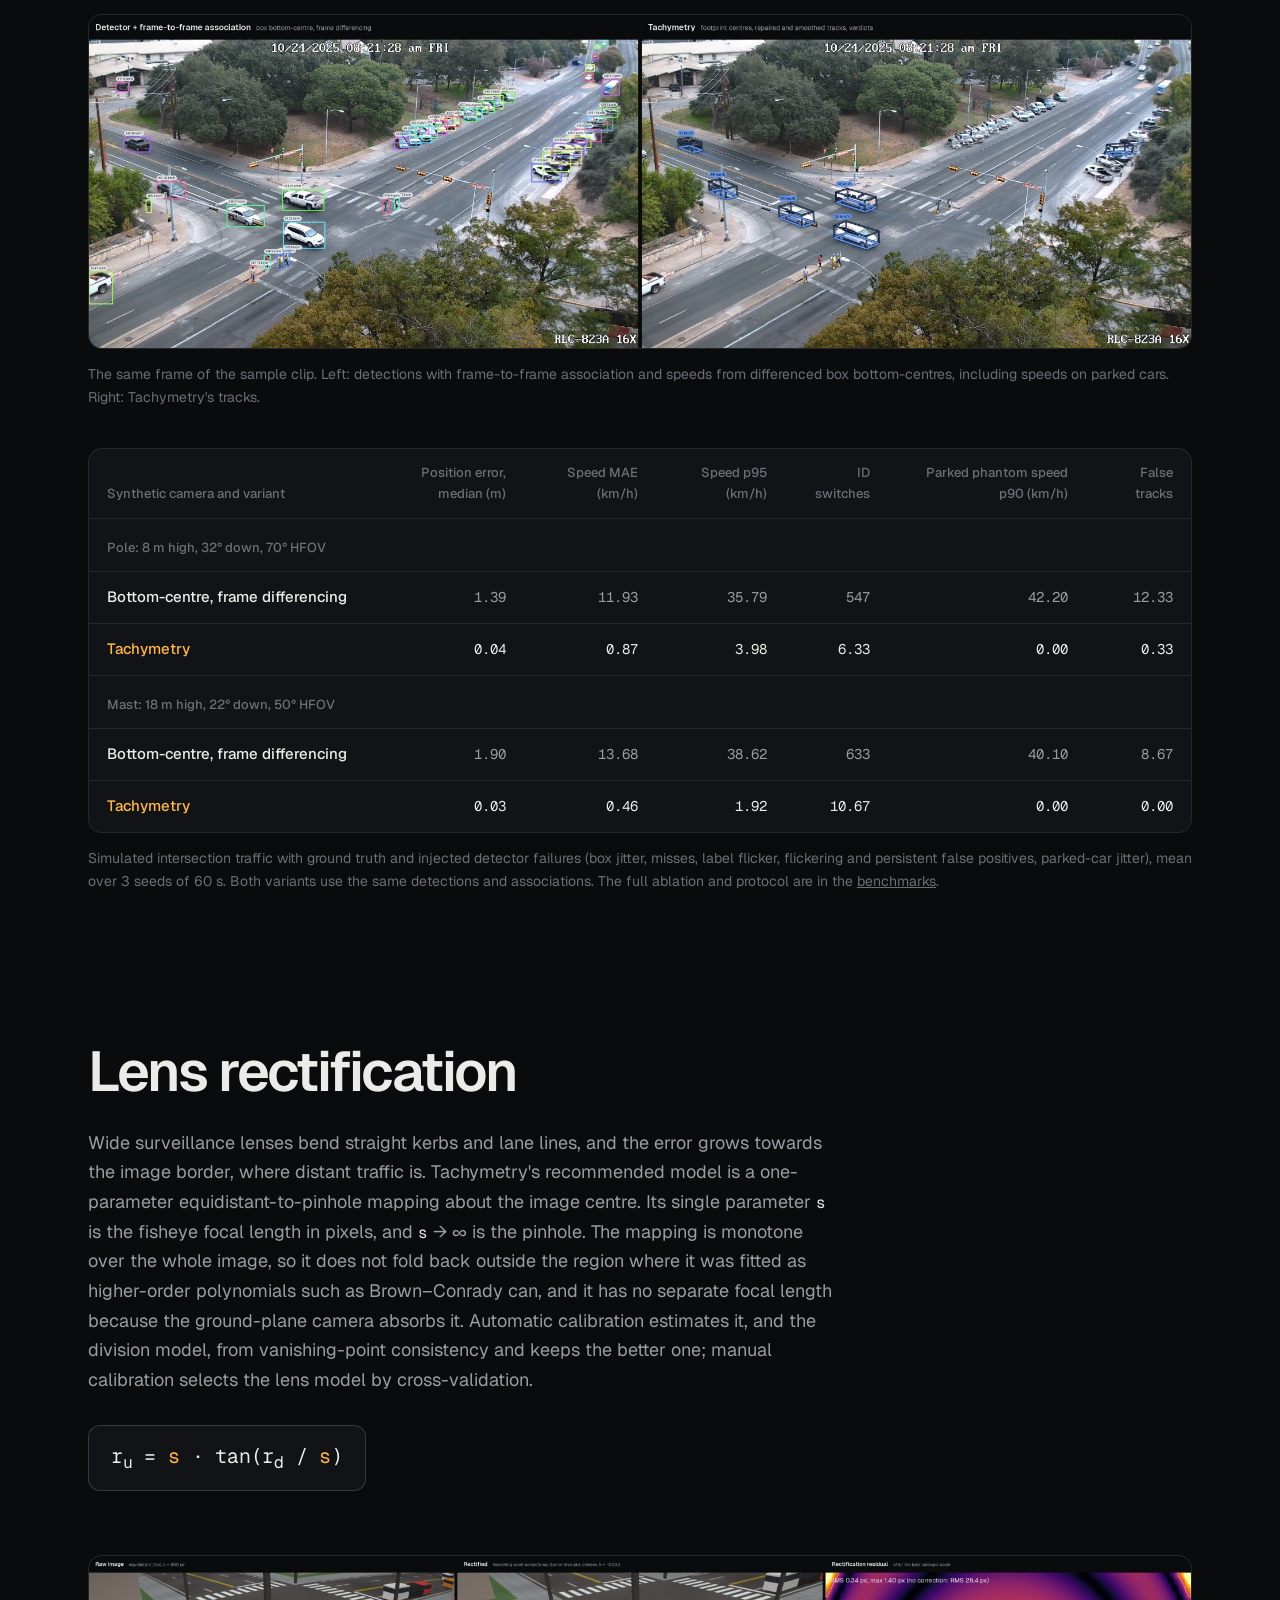
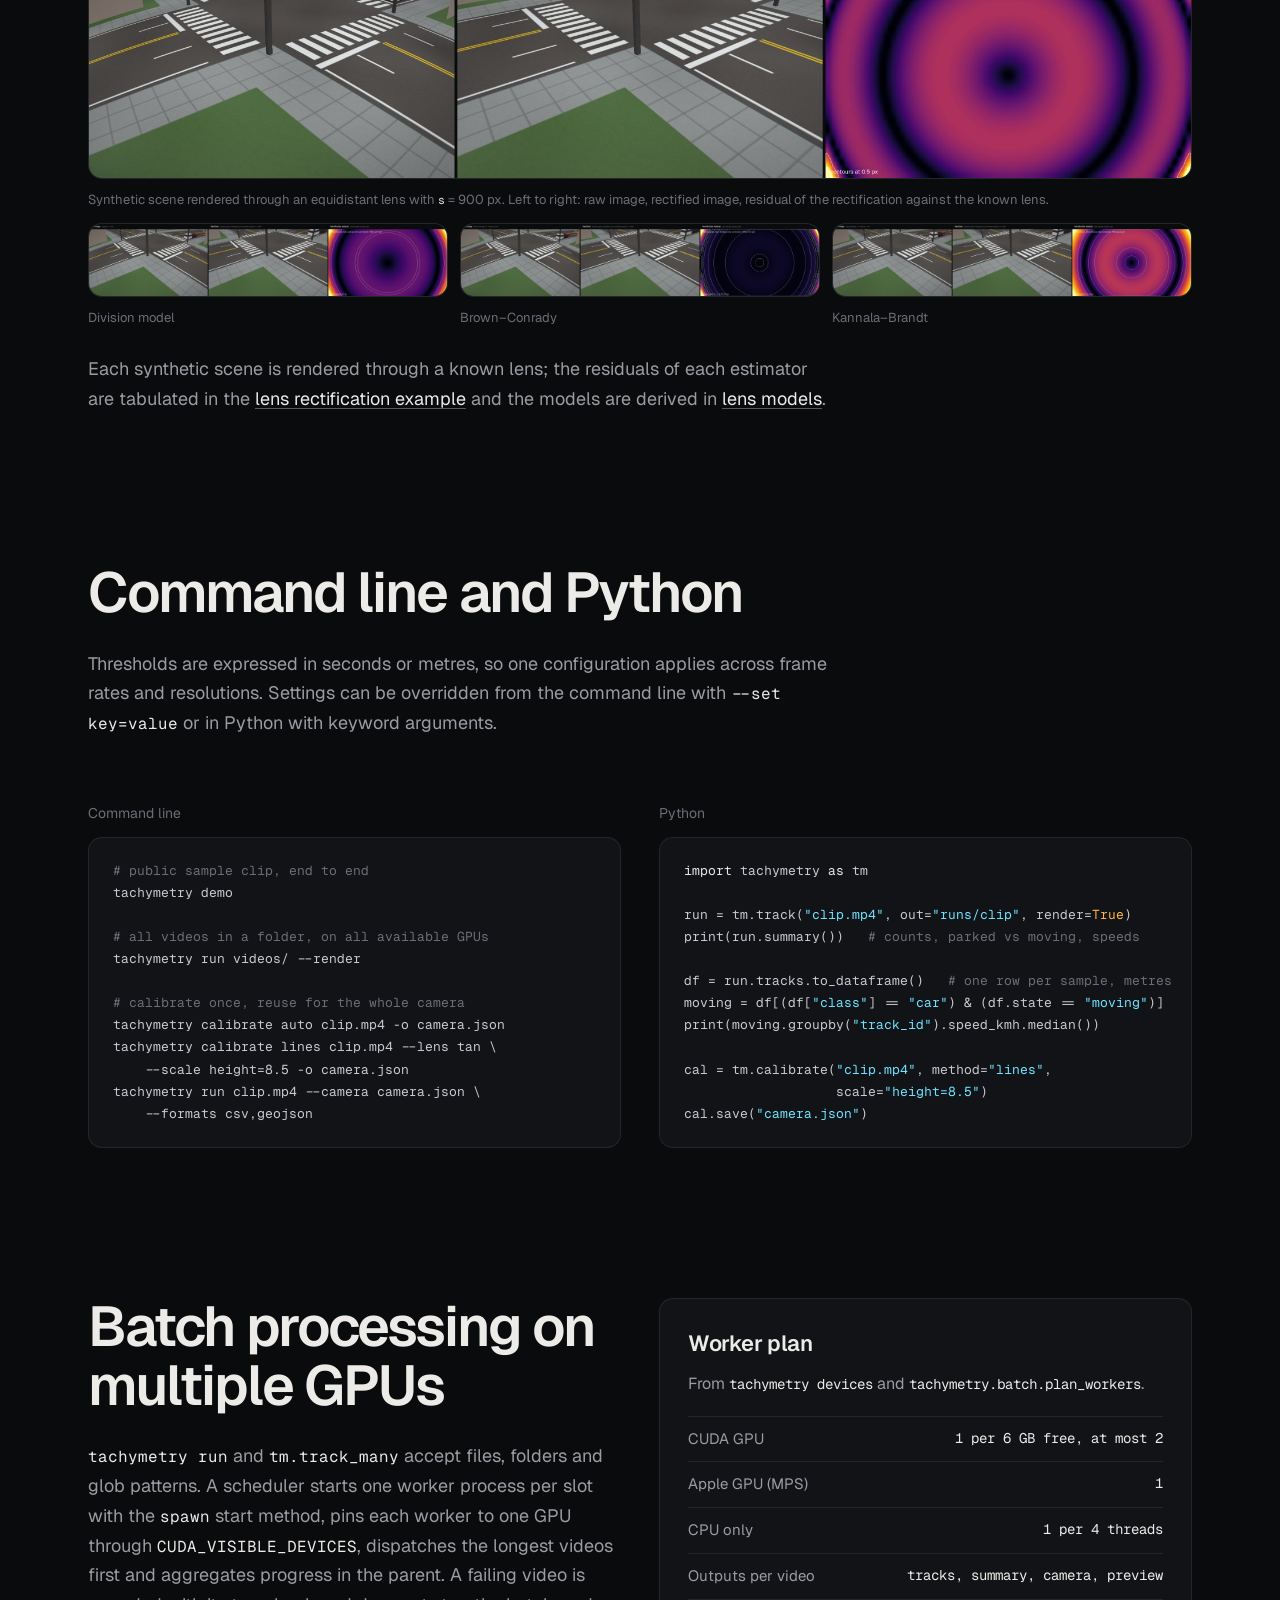
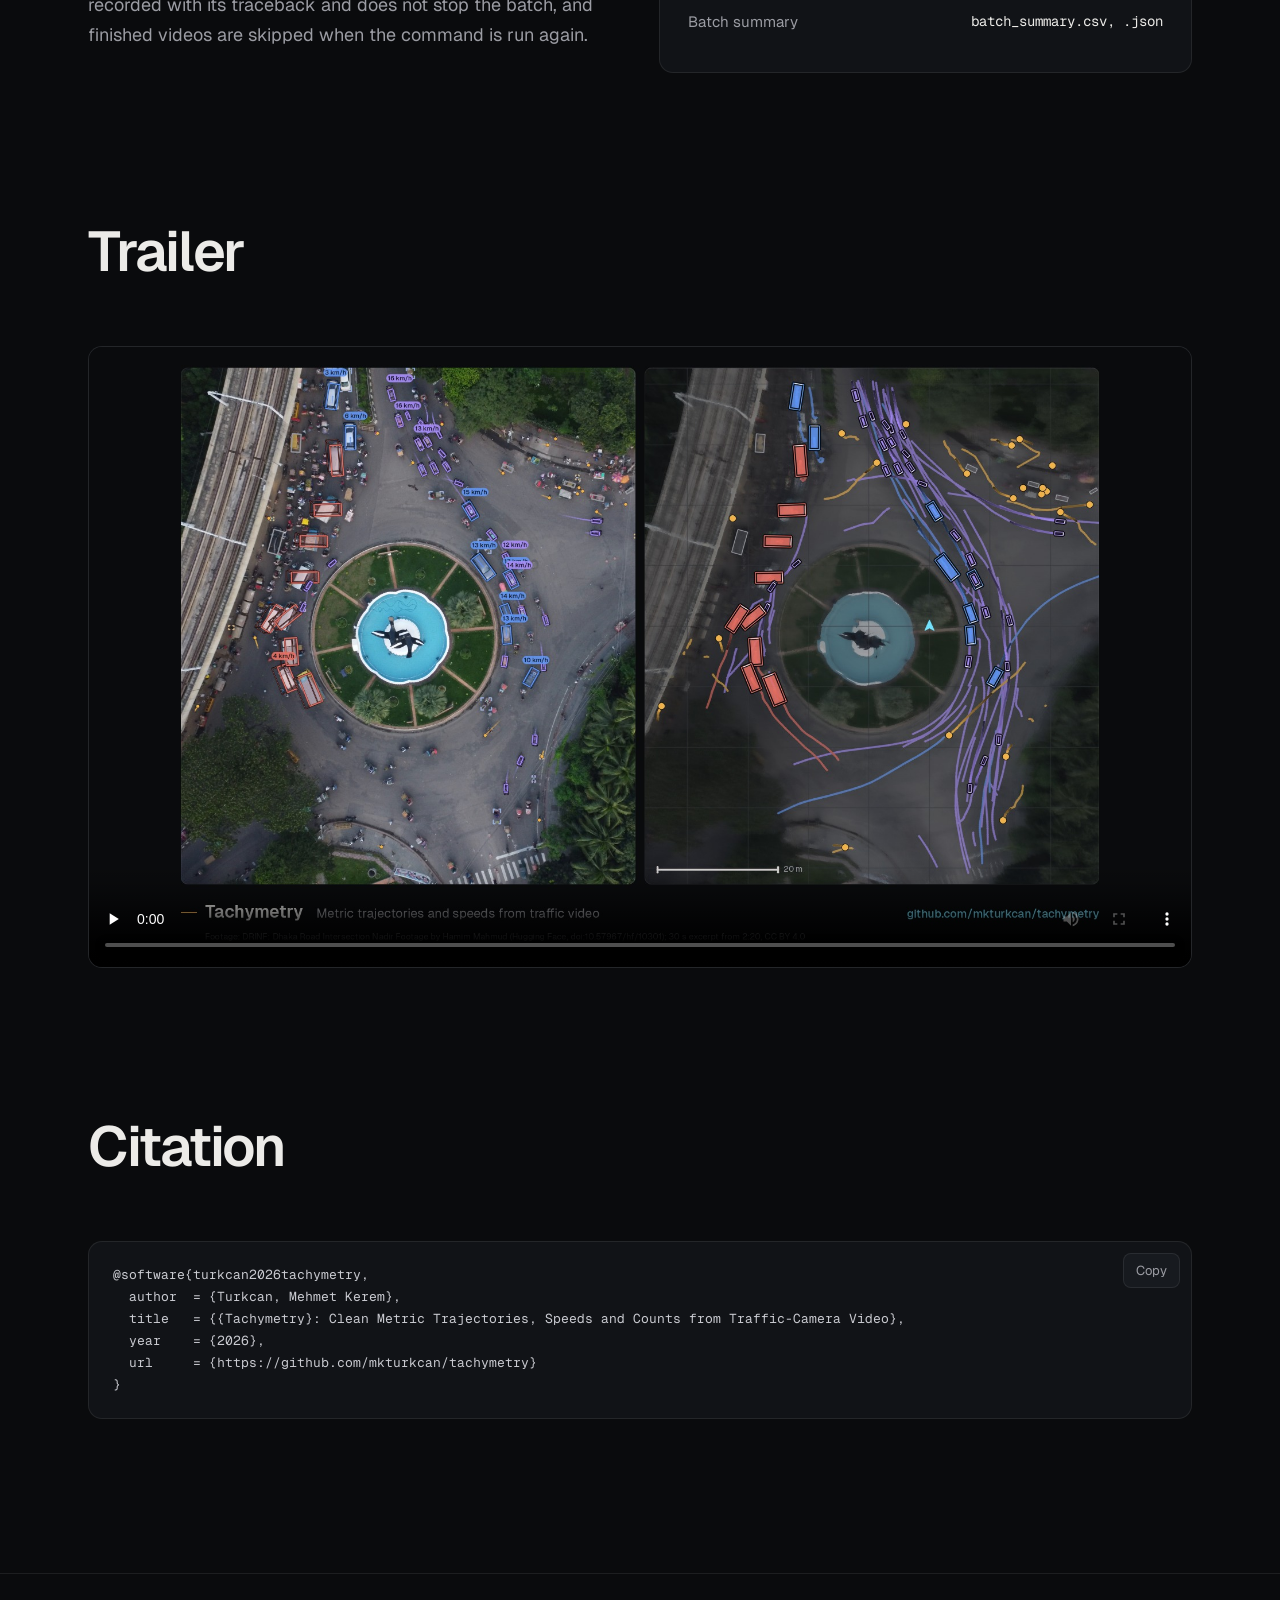
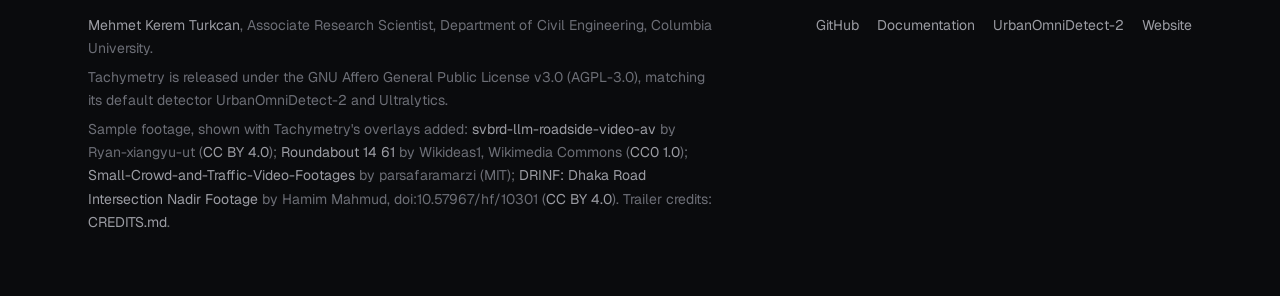
==== commit b15debe9: "Update the documented sample results for the low-confidence end trim" ====
--- a/docs/index.html
+++ b/docs/index.html
@@ -335,7 +335,7 @@
     <div class="wrap split">
       <div>
         <h2>Traffic cameras as metric sensors</h2>
-        <p class="lede">Tachymetry converts the video of a fixed traffic camera into road-user trajectories on the ground plane, in metres, with speeds, headings and counts per class. It detects road users with <a href="https://huggingface.co/mehmetkeremturkcan/UrbanOmniDetect-2">UrbanOmniDetect-2</a>, which also predicts the eight projected corners of a 3D cuboid for each one, calibrates the camera from those cuboids and from the road markings in the image, associates detections with gates in metres, and repairs, smooths and filters each track before export. On the 31&nbsp;s public sample clip, detection, calibration and tracking take <strong>27&nbsp;s on one GPU</strong> and produce <strong>45 tracks</strong>: 32 cars (12 of them parked), 2 buses, 2 cyclists and 9 pedestrians.</p>
+        <p class="lede">Tachymetry converts the video of a fixed traffic camera into road-user trajectories on the ground plane, in metres, with speeds, headings and counts per class. It detects road users with <a href="https://huggingface.co/mehmetkeremturkcan/UrbanOmniDetect-2">UrbanOmniDetect-2</a>, which also predicts the eight projected corners of a 3D cuboid for each one, calibrates the camera from those cuboids and from the road markings in the image, associates detections with gates in metres, and repairs, smooths and filters each track before export. On the 31&nbsp;s public sample clip, detection, calibration and tracking take <strong>27&nbsp;s on one GPU</strong> and produce <strong>44 tracks</strong>: 31 cars (13 of them parked), 2 buses, 2 cyclists and 9 pedestrians.</p>
       </div>
       <div class="try">
         <h3>Try it</h3>
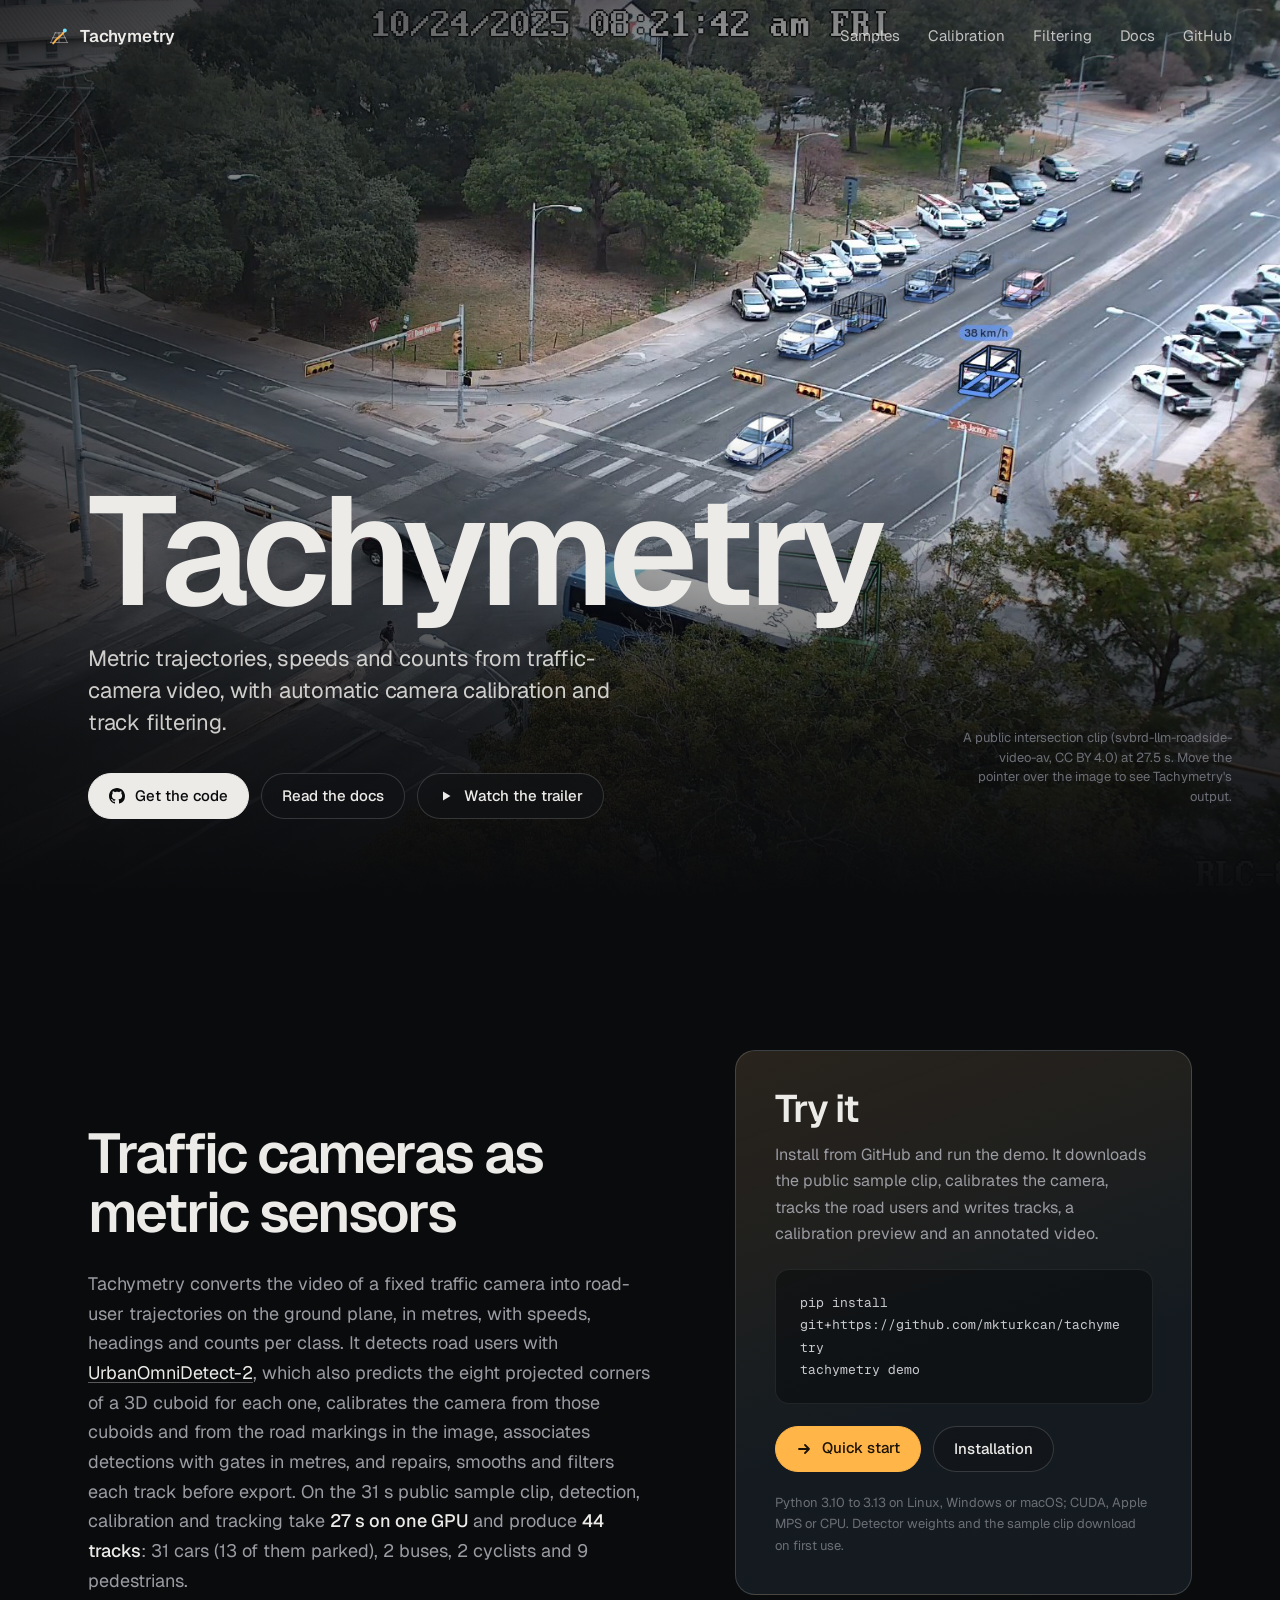
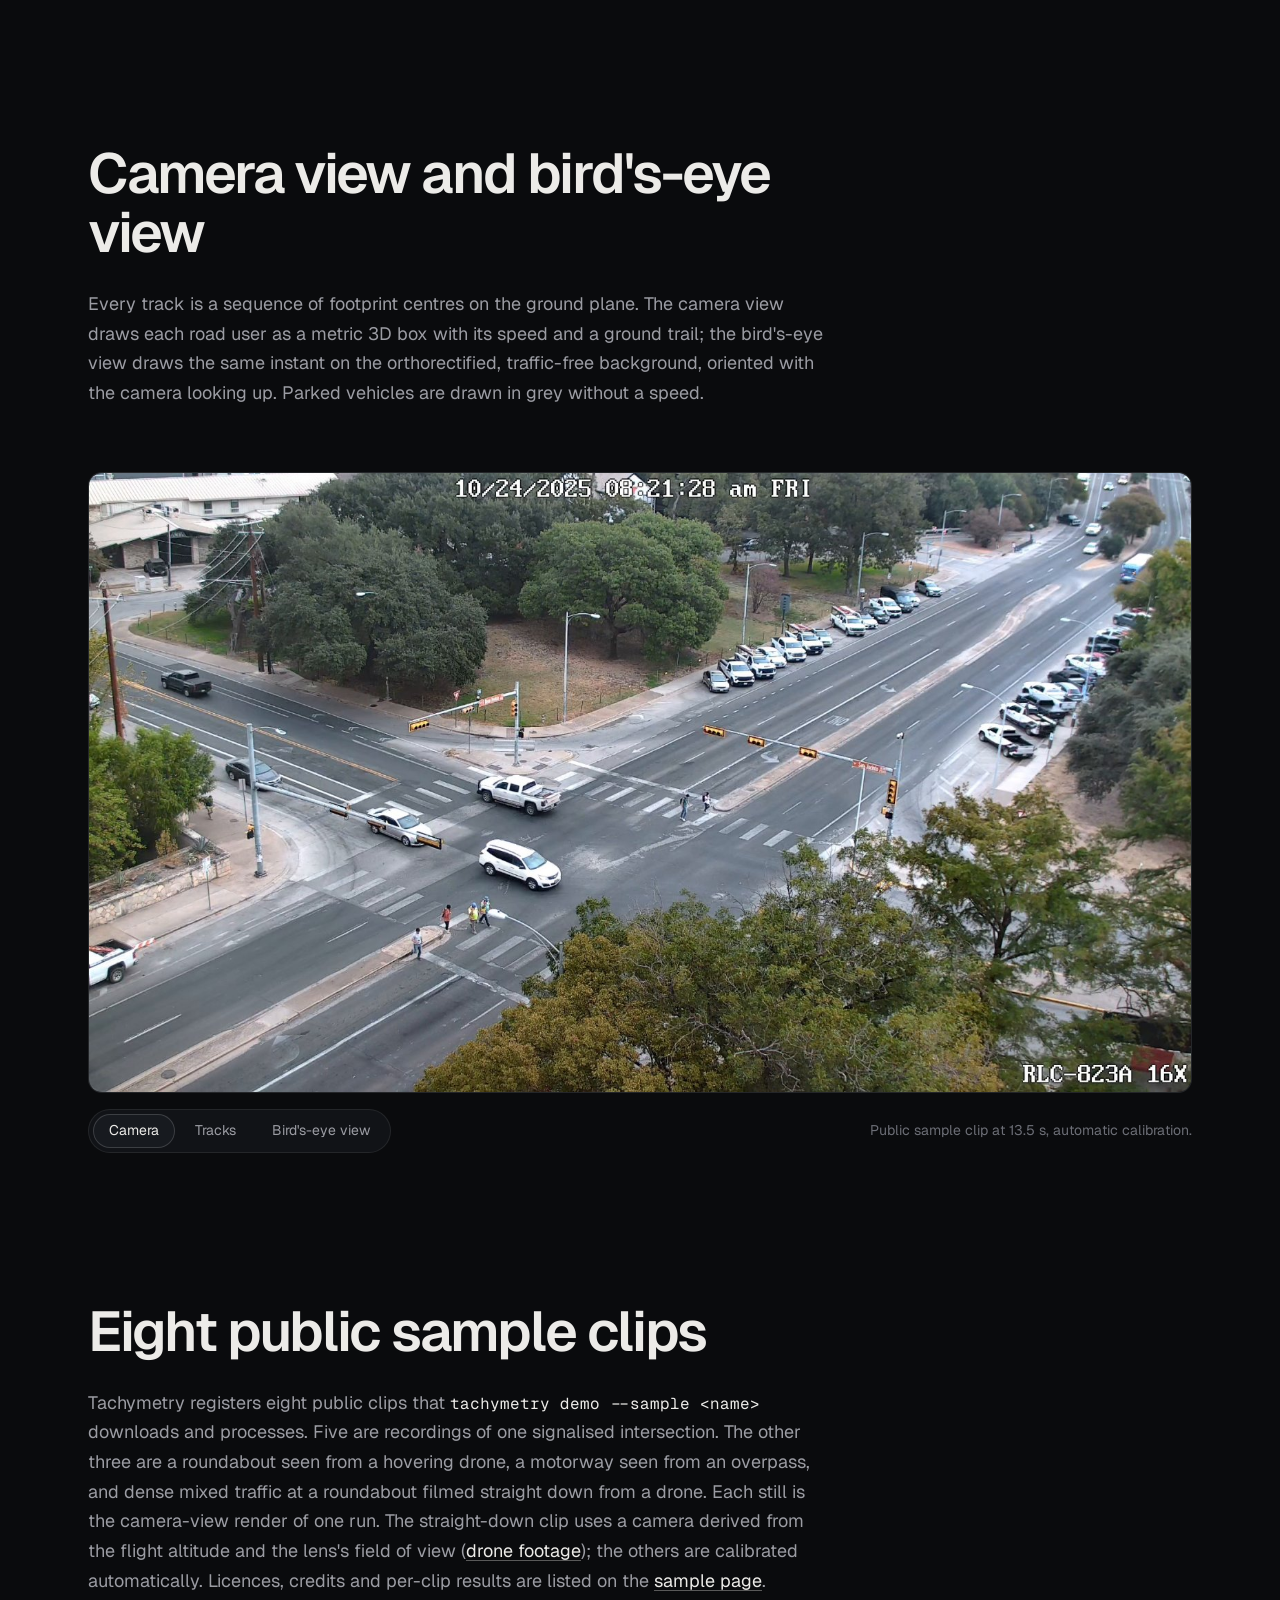
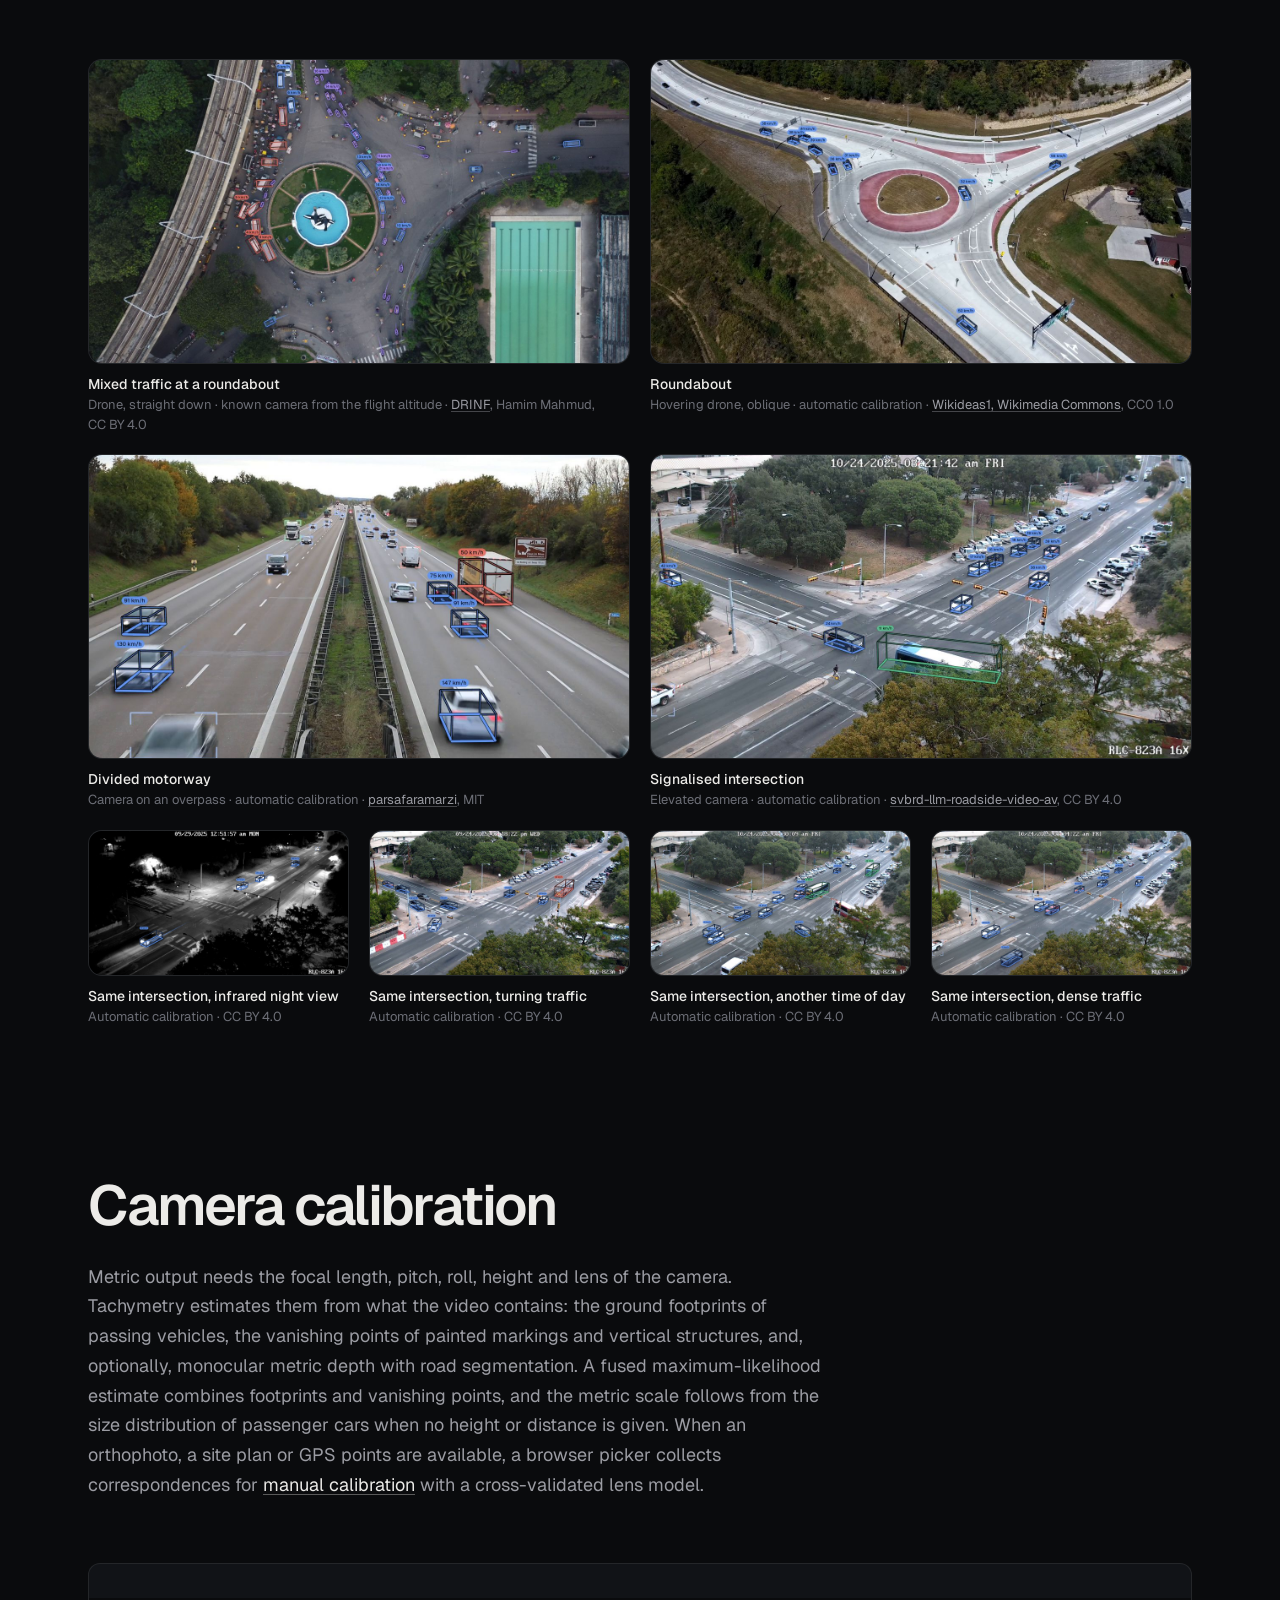
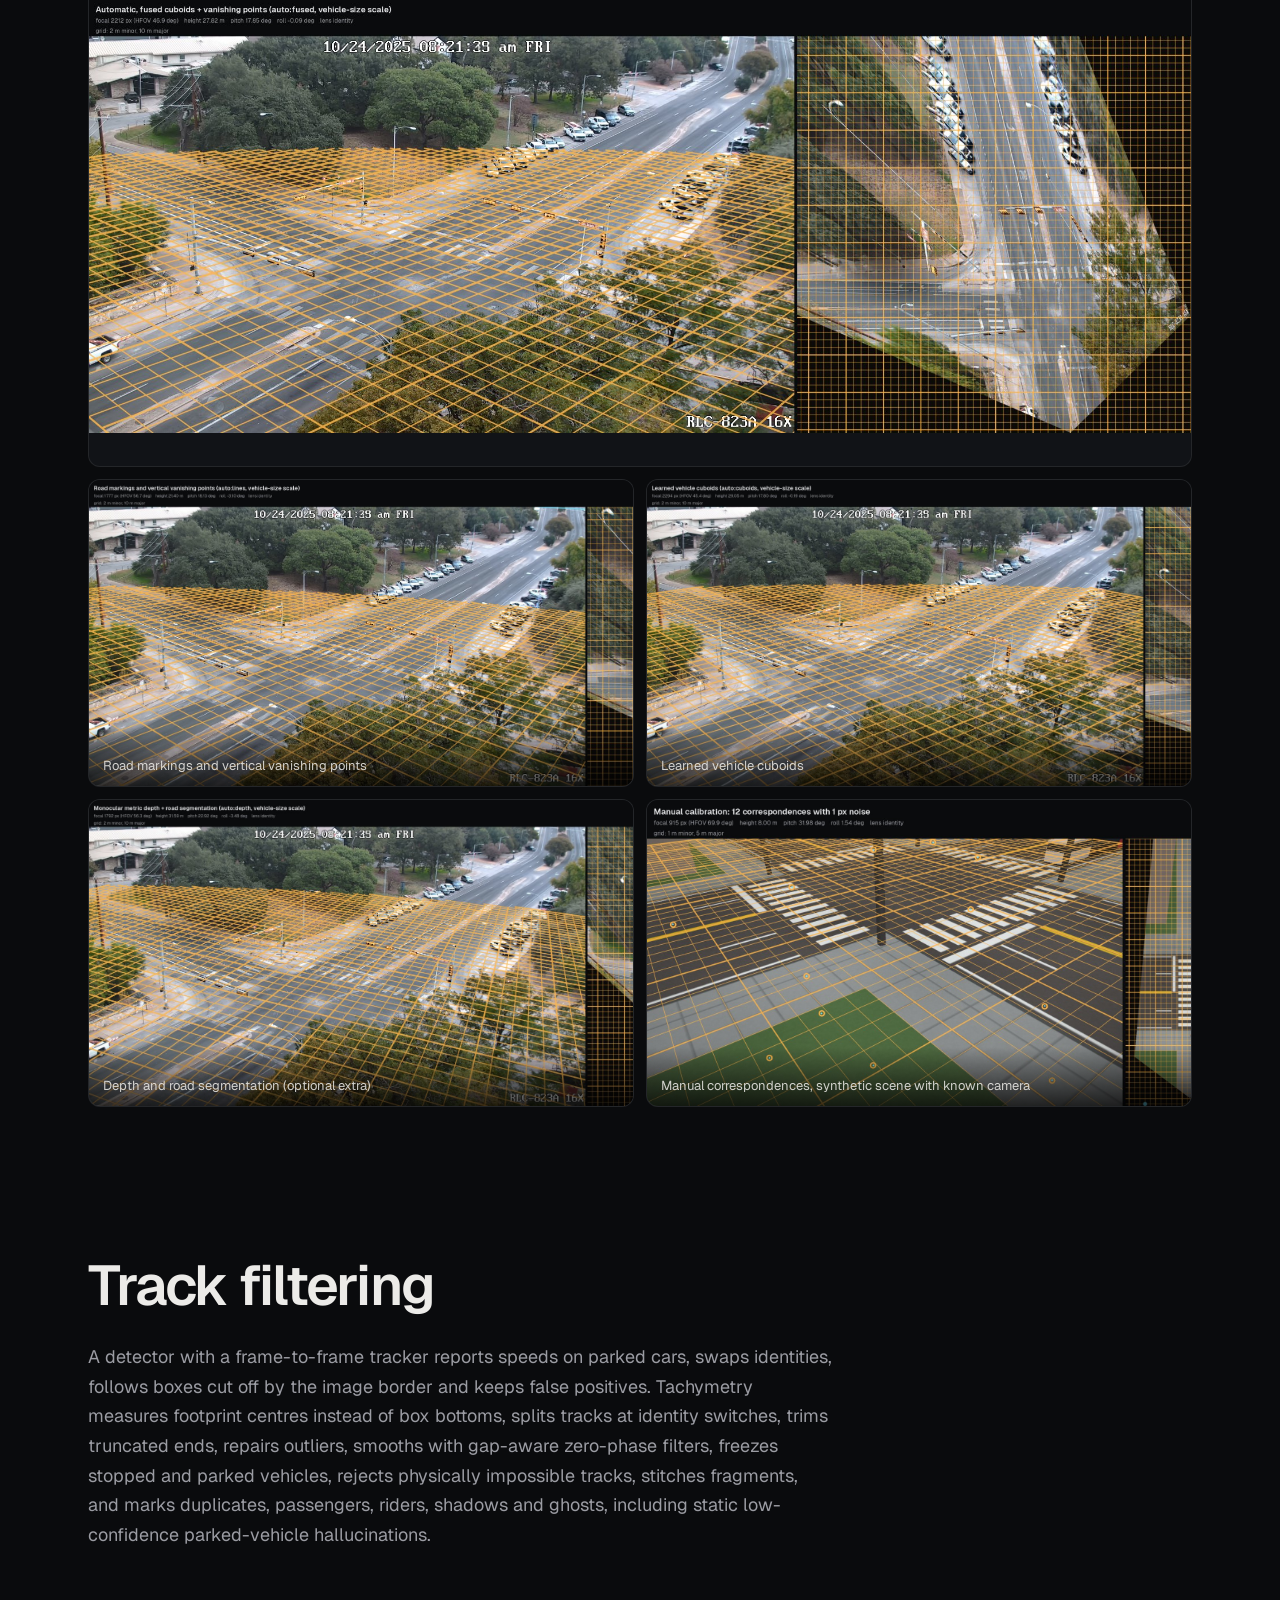
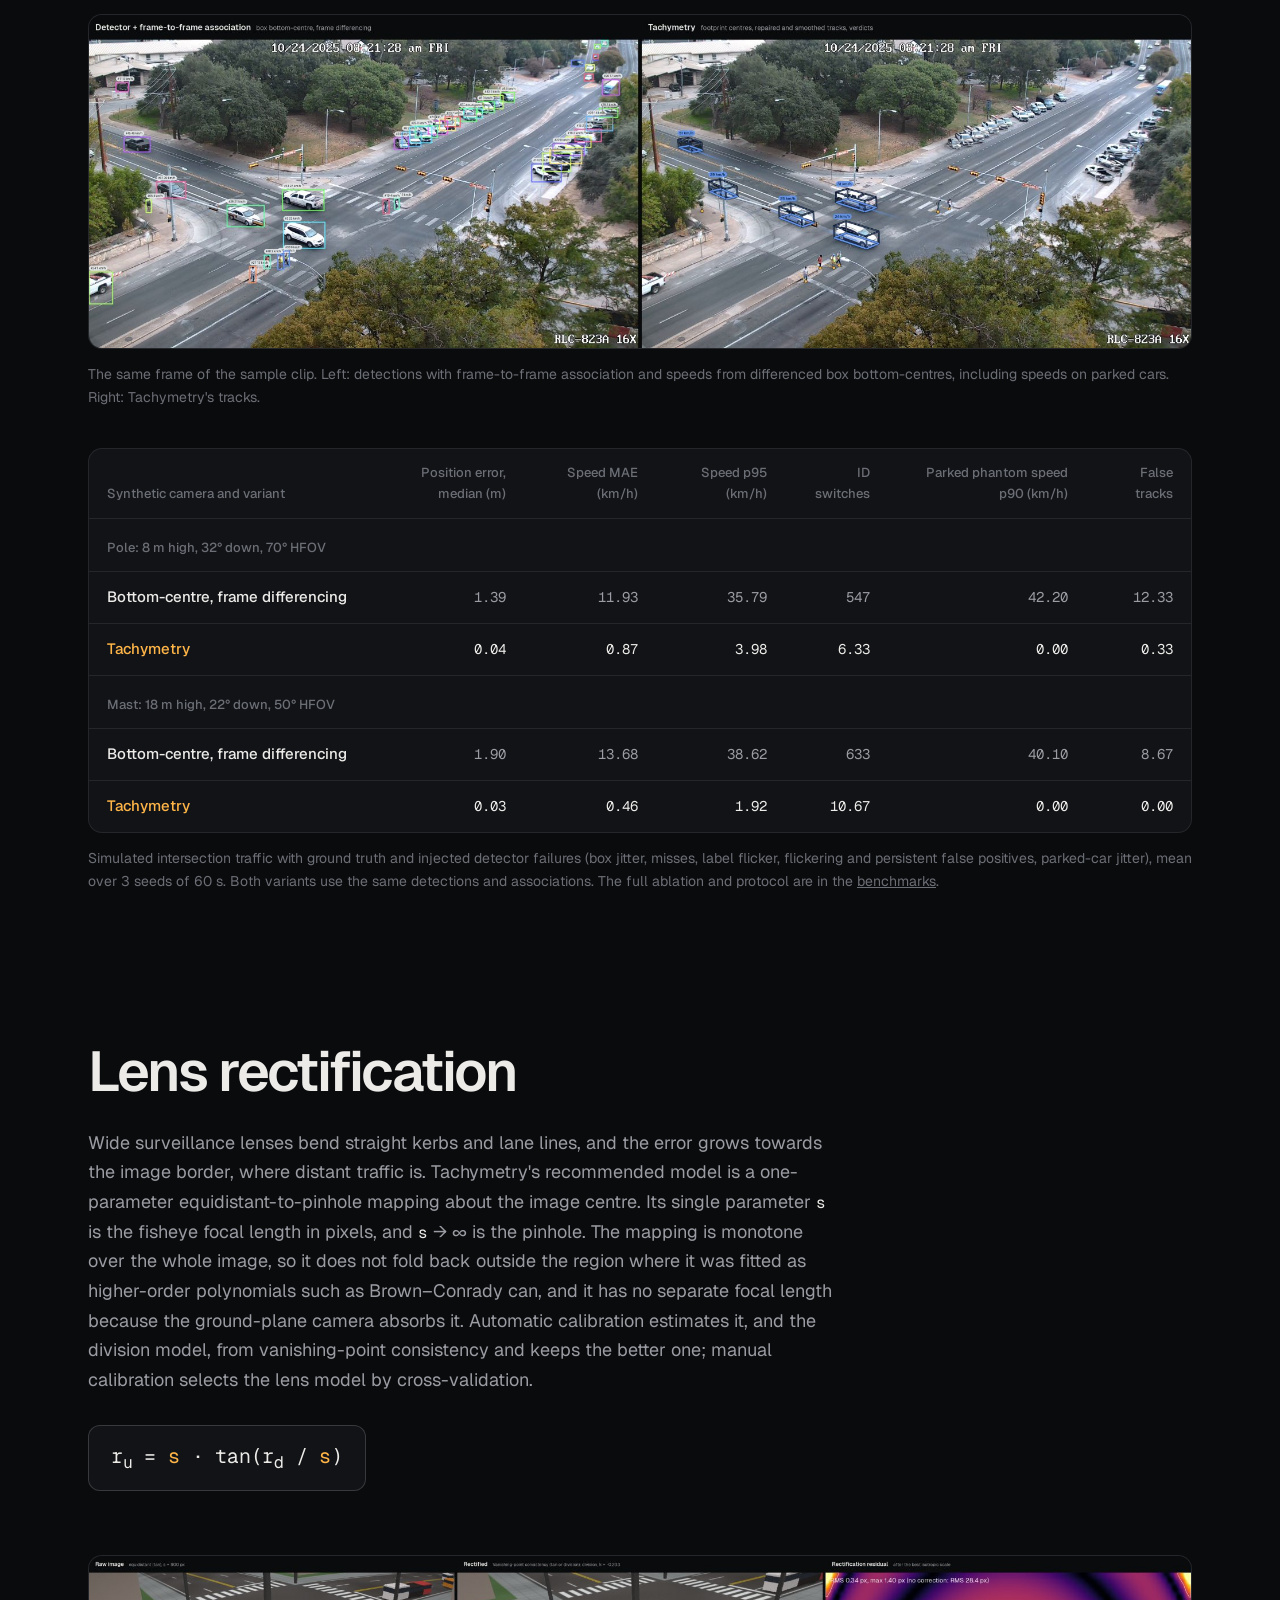
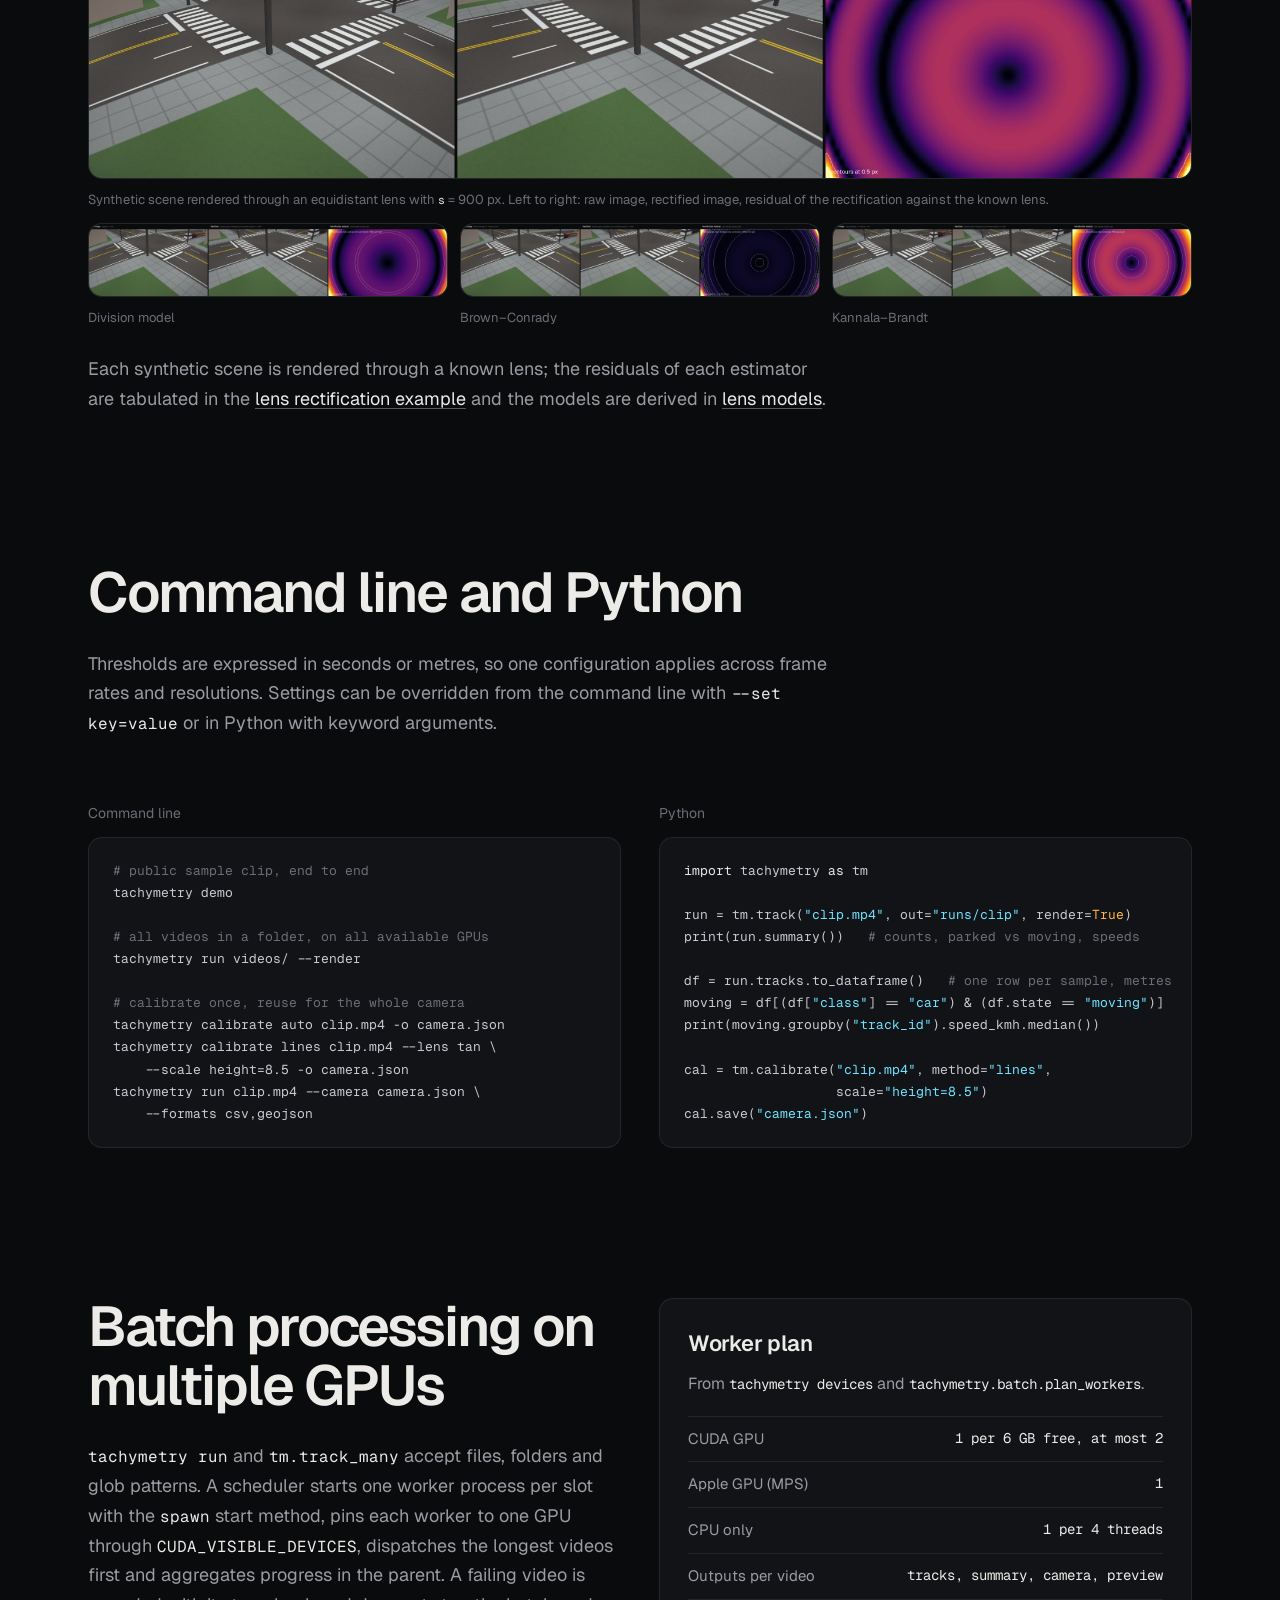
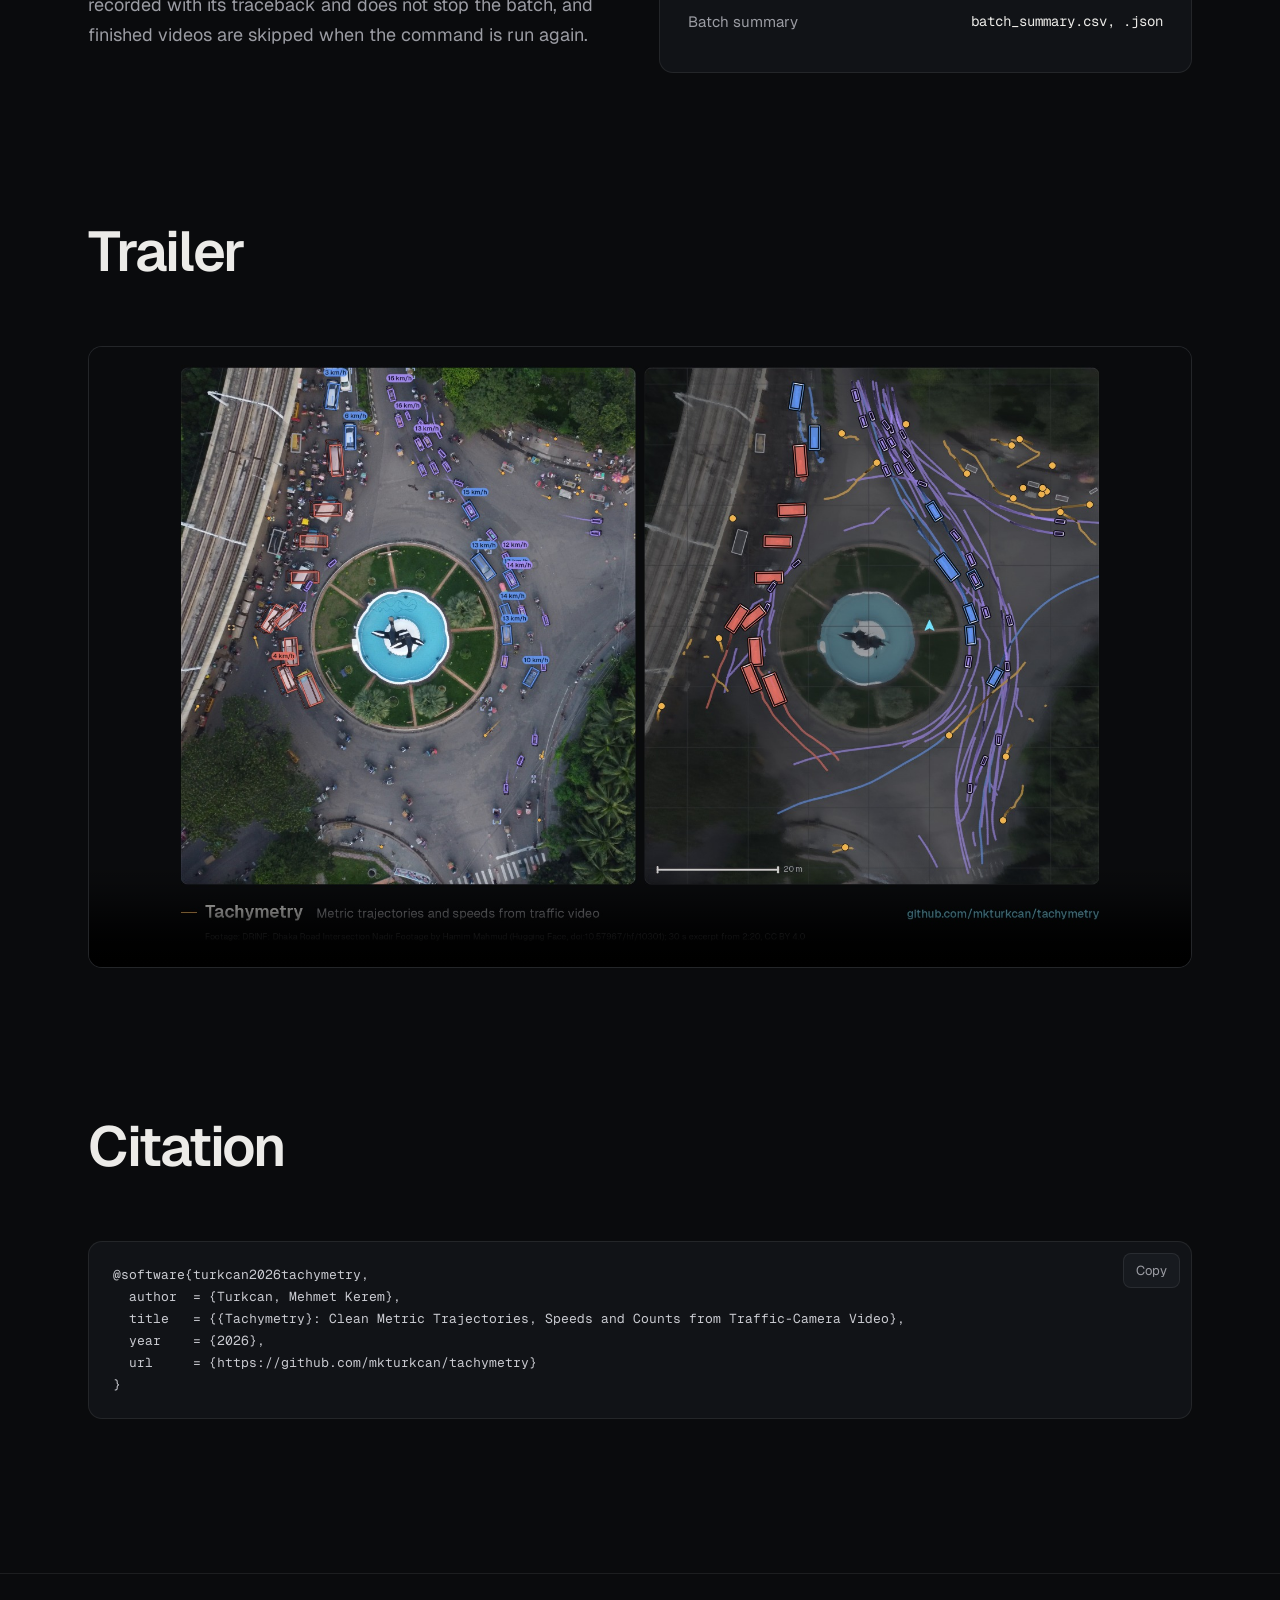
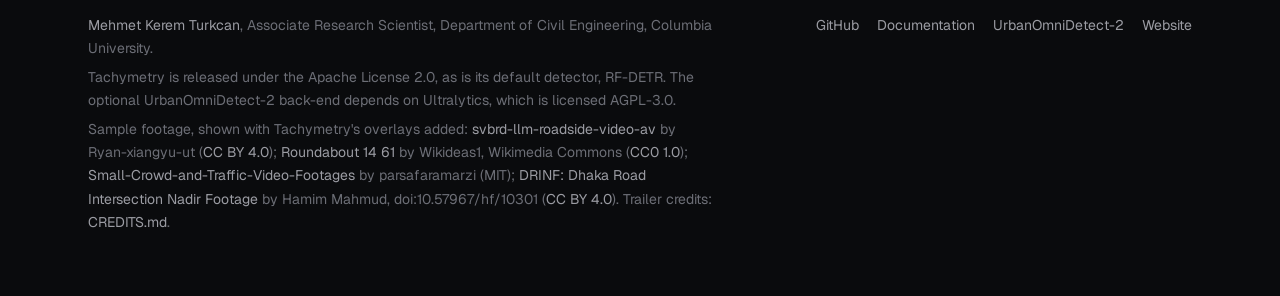
==== commit 5663bf8e: "License Tachymetry under the Apache License 2.0 The AGPL-3.0 licence followed from UrbanOmniDetect-2" ====
--- a/docs/index.html
+++ b/docs/index.html
@@ -581,7 +581,7 @@
   <div class="wrap row">
     <div>
       <p><a href="https://mehmetkeremturkcan.com/">Mehmet Kerem Turkcan</a>, Associate Research Scientist, Department of Civil Engineering, Columbia University.</p>
-      <p>Tachymetry is released under the GNU Affero General Public License v3.0 (AGPL-3.0), matching its default detector UrbanOmniDetect-2 and Ultralytics.</p>
+      <p>Tachymetry is released under the Apache License 2.0, as is its default detector, RF-DETR. The optional UrbanOmniDetect-2 back-end depends on Ultralytics, which is licensed AGPL-3.0.</p>
       <p>Sample footage, shown with Tachymetry's overlays added: <a href="https://huggingface.co/datasets/Ryan-xiangyu-ut/svbrd-llm-roadside-video-av">svbrd-llm-roadside-video-av</a> by Ryan-xiangyu-ut (<a href="https://creativecommons.org/licenses/by/4.0/">CC BY 4.0</a>); <a href="https://commons.wikimedia.org/wiki/File:Roundabout_14_61.webm">Roundabout 14 61</a> by Wikideas1, Wikimedia Commons (<a href="https://creativecommons.org/publicdomain/zero/1.0/">CC0 1.0</a>); <a href="https://huggingface.co/datasets/parsafaramarzi/Small-Crowd-and-Traffic-Video-Footages">Small-Crowd-and-Traffic-Video-Footages</a> by parsafaramarzi (MIT); <a href="https://huggingface.co/datasets/hamimmahmud0/DRINF">DRINF: Dhaka Road Intersection Nadir Footage</a> by Hamim Mahmud, doi:10.57967/hf/10301 (<a href="https://creativecommons.org/licenses/by/4.0/">CC BY 4.0</a>). Trailer credits: <a href="https://github.com/mkturkcan/tachymetry/blob/main/docs/media/CREDITS.md">CREDITS.md</a>.</p>
     </div>
     <div class="links">
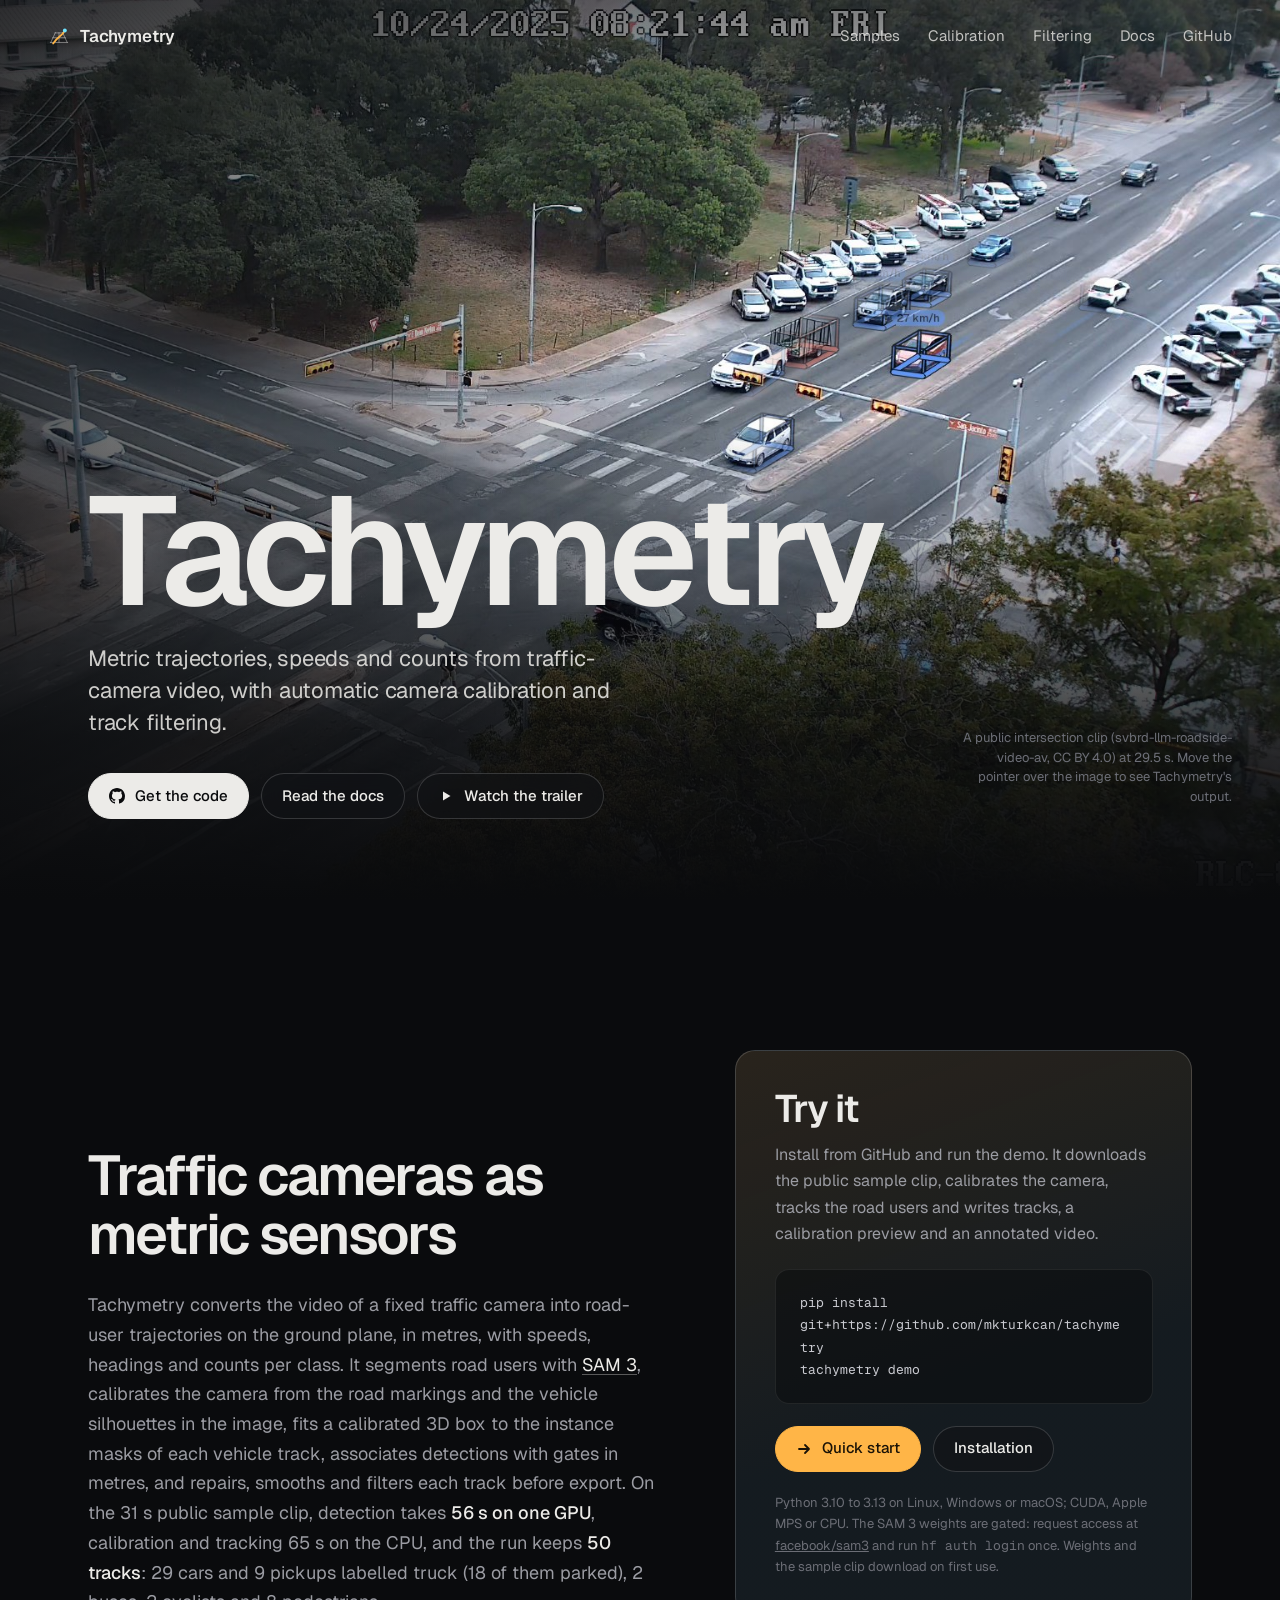
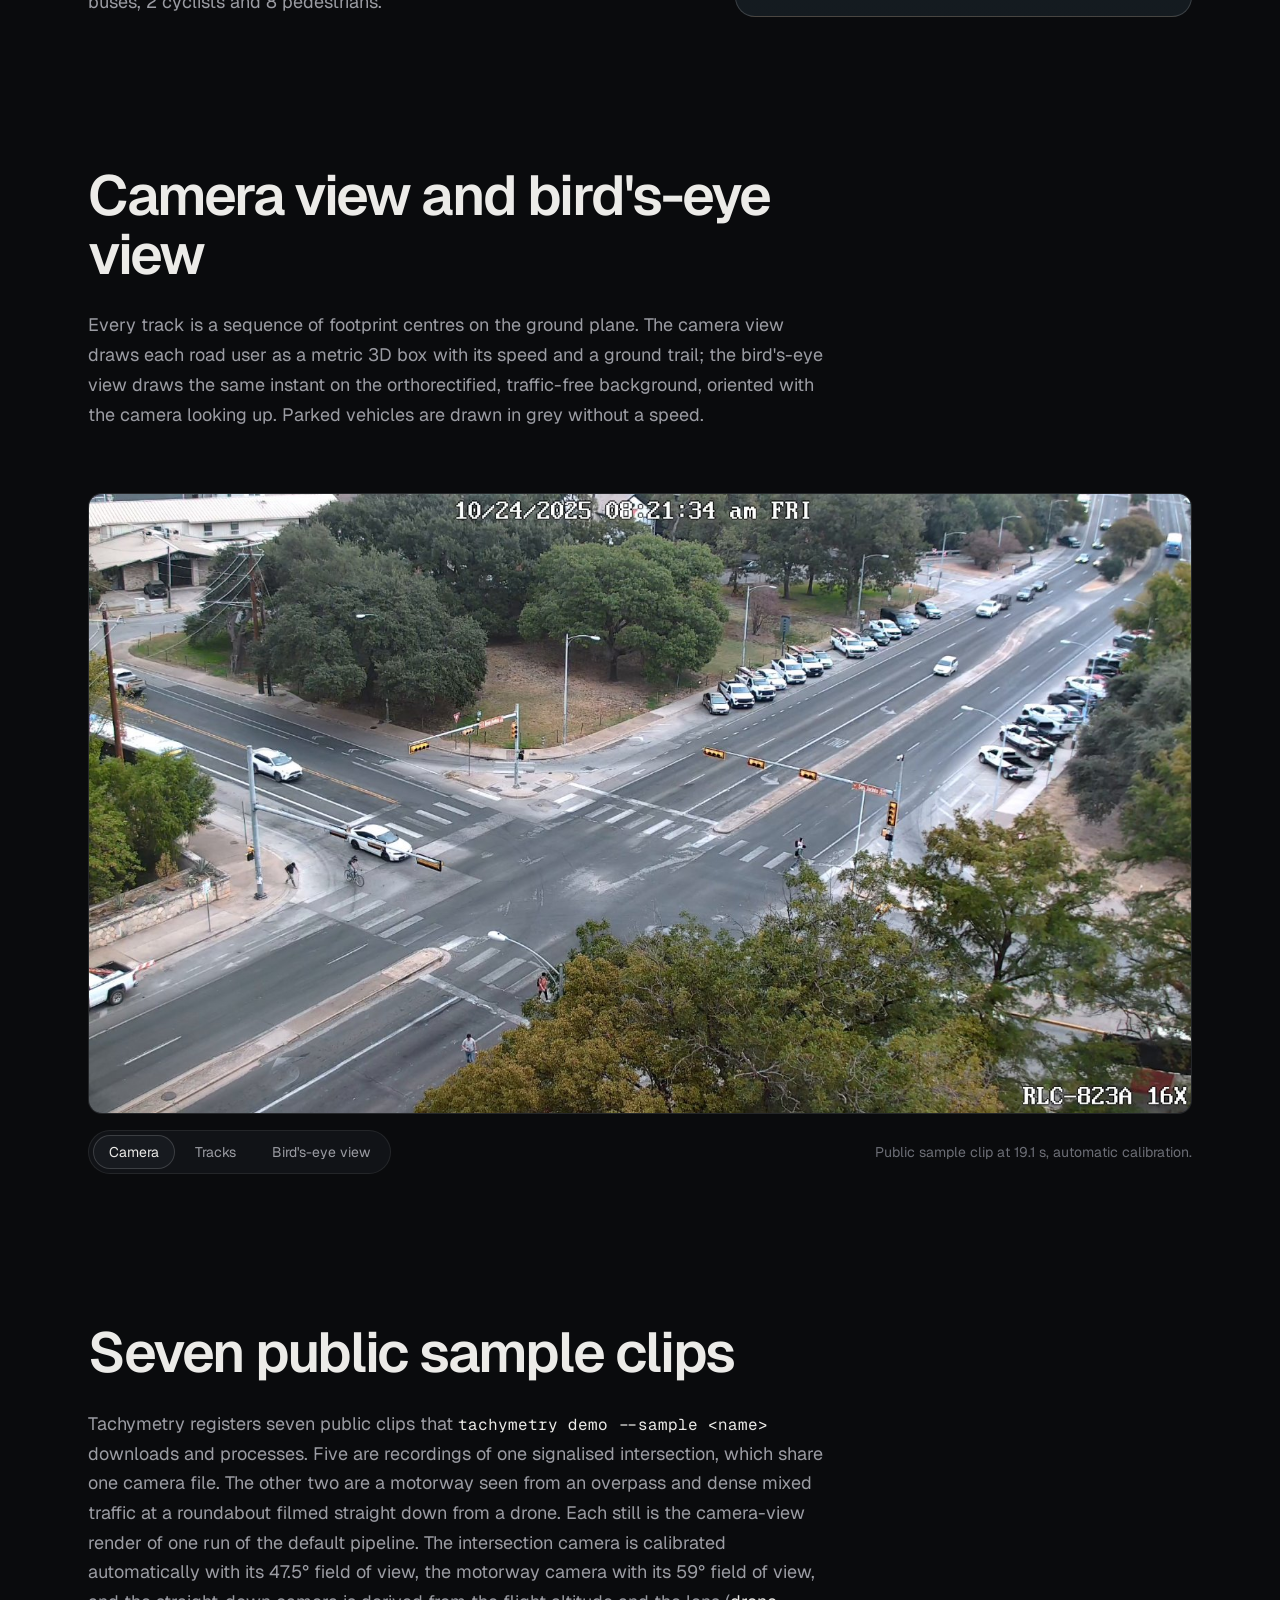
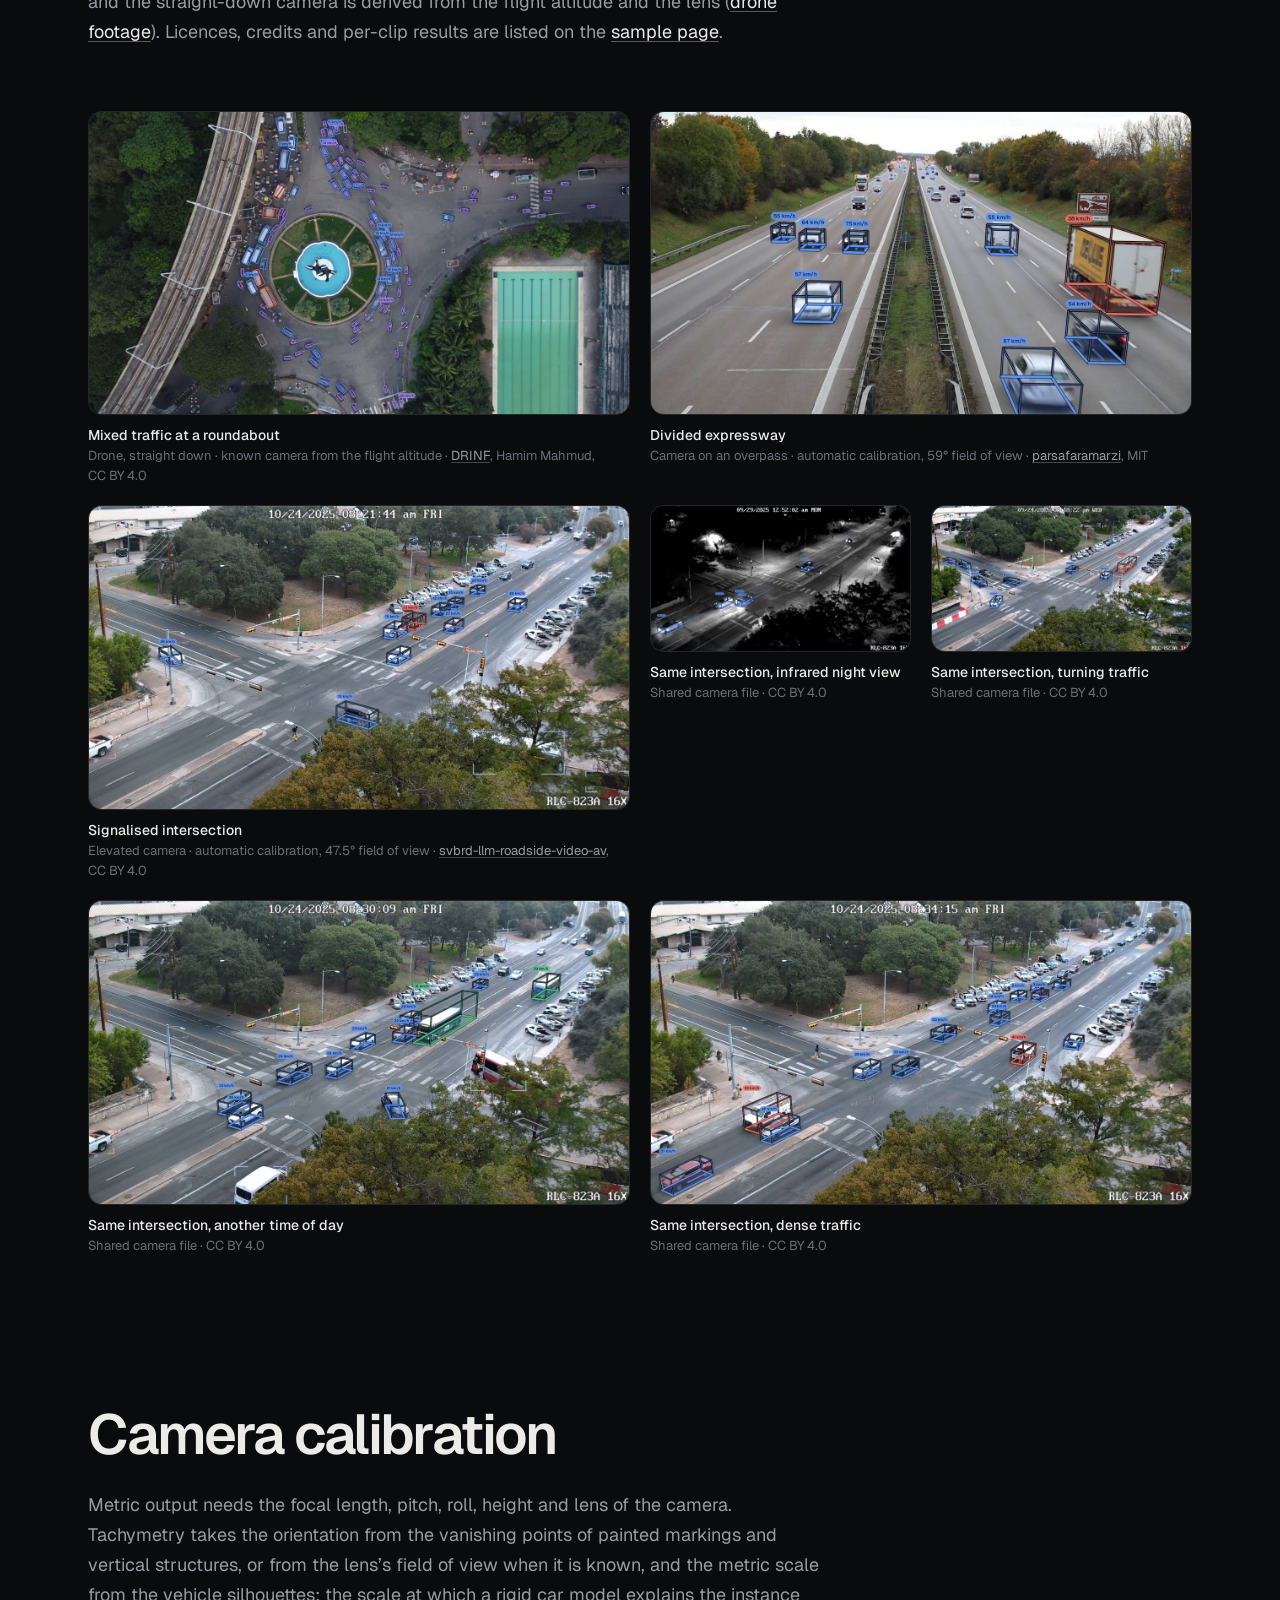
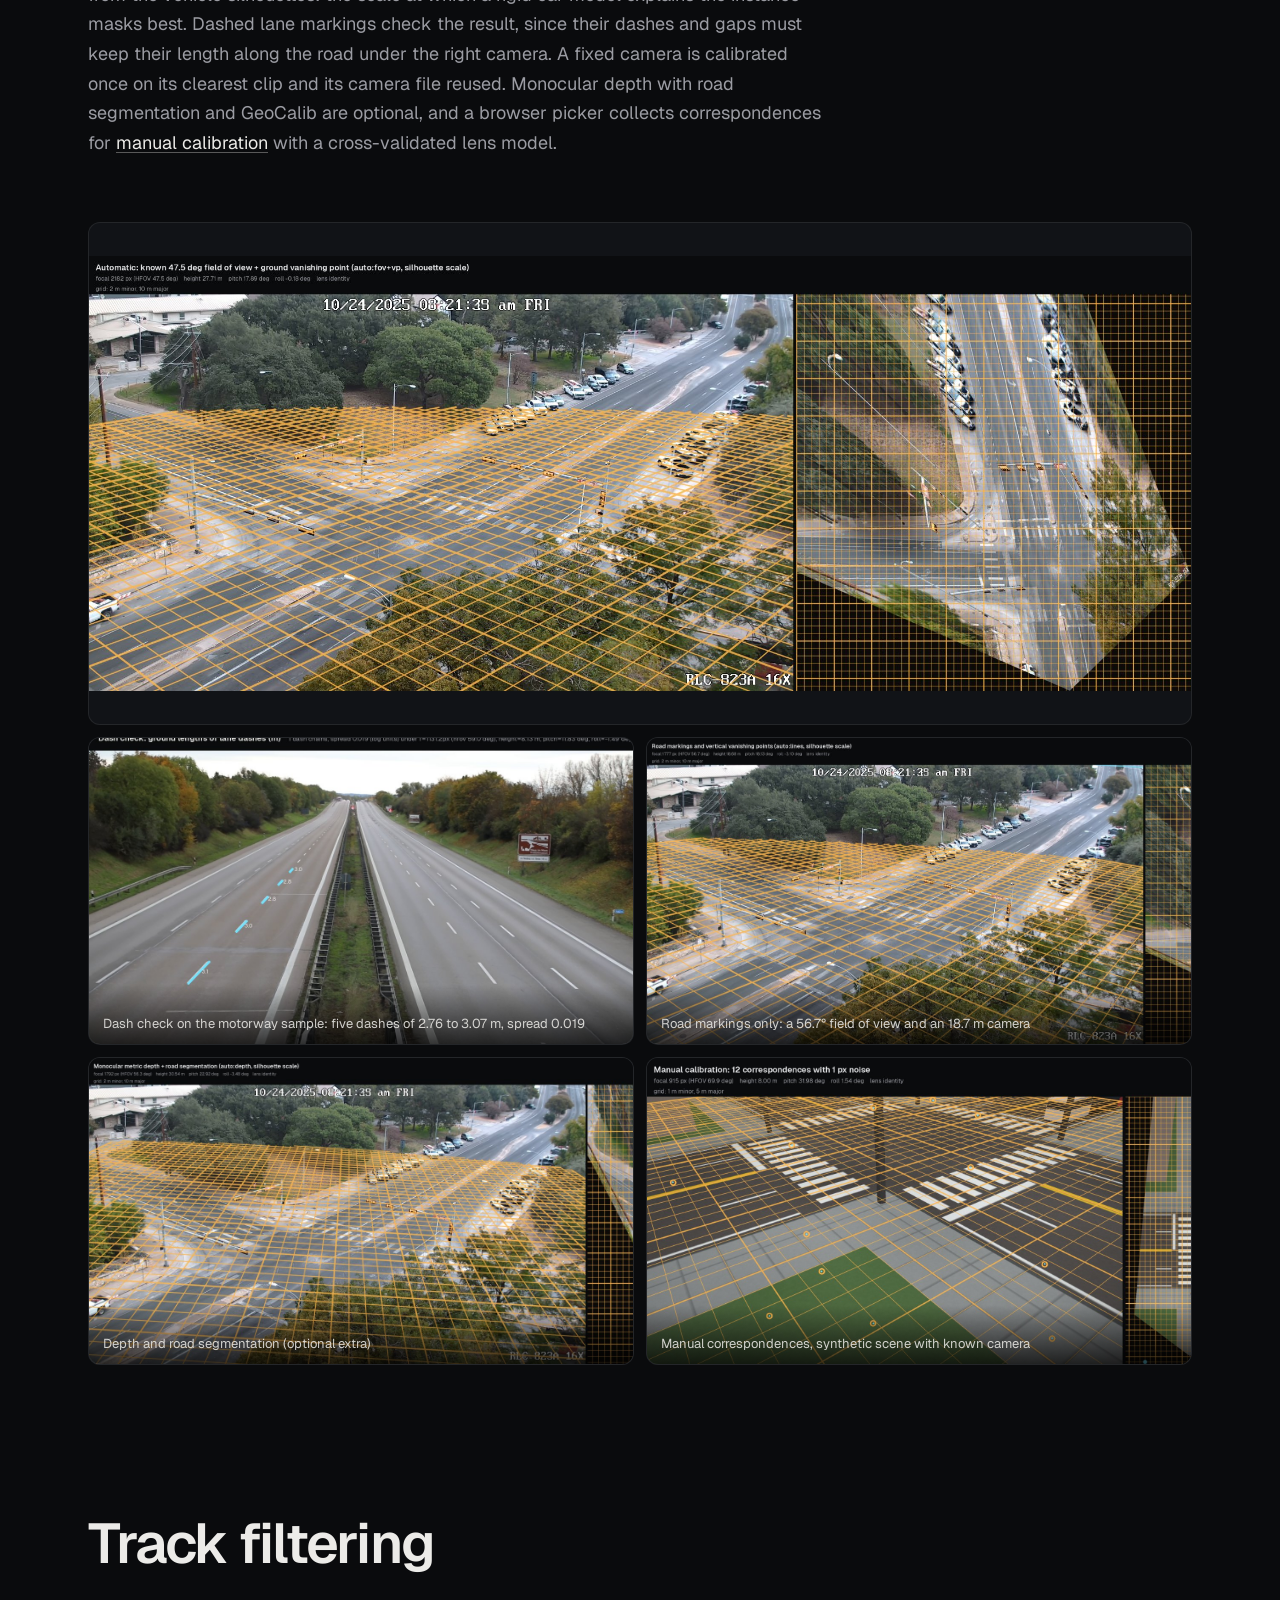
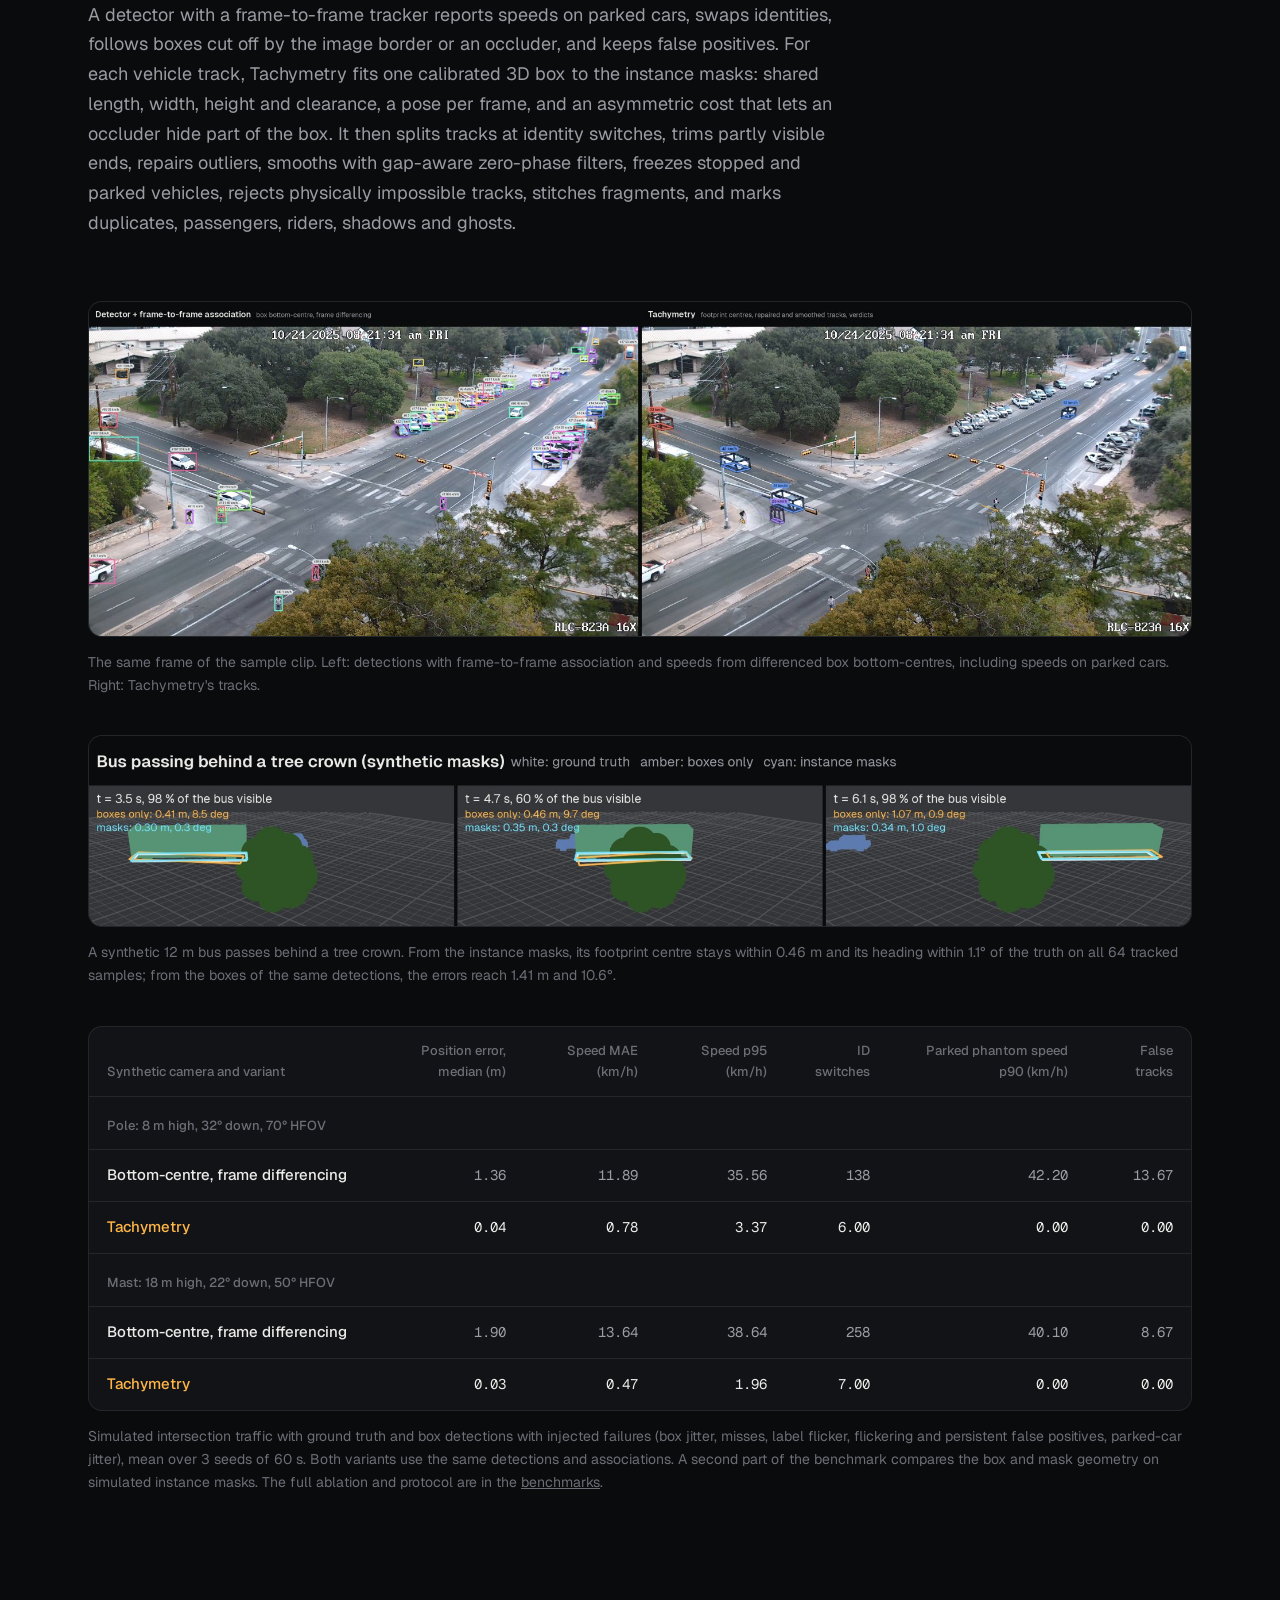
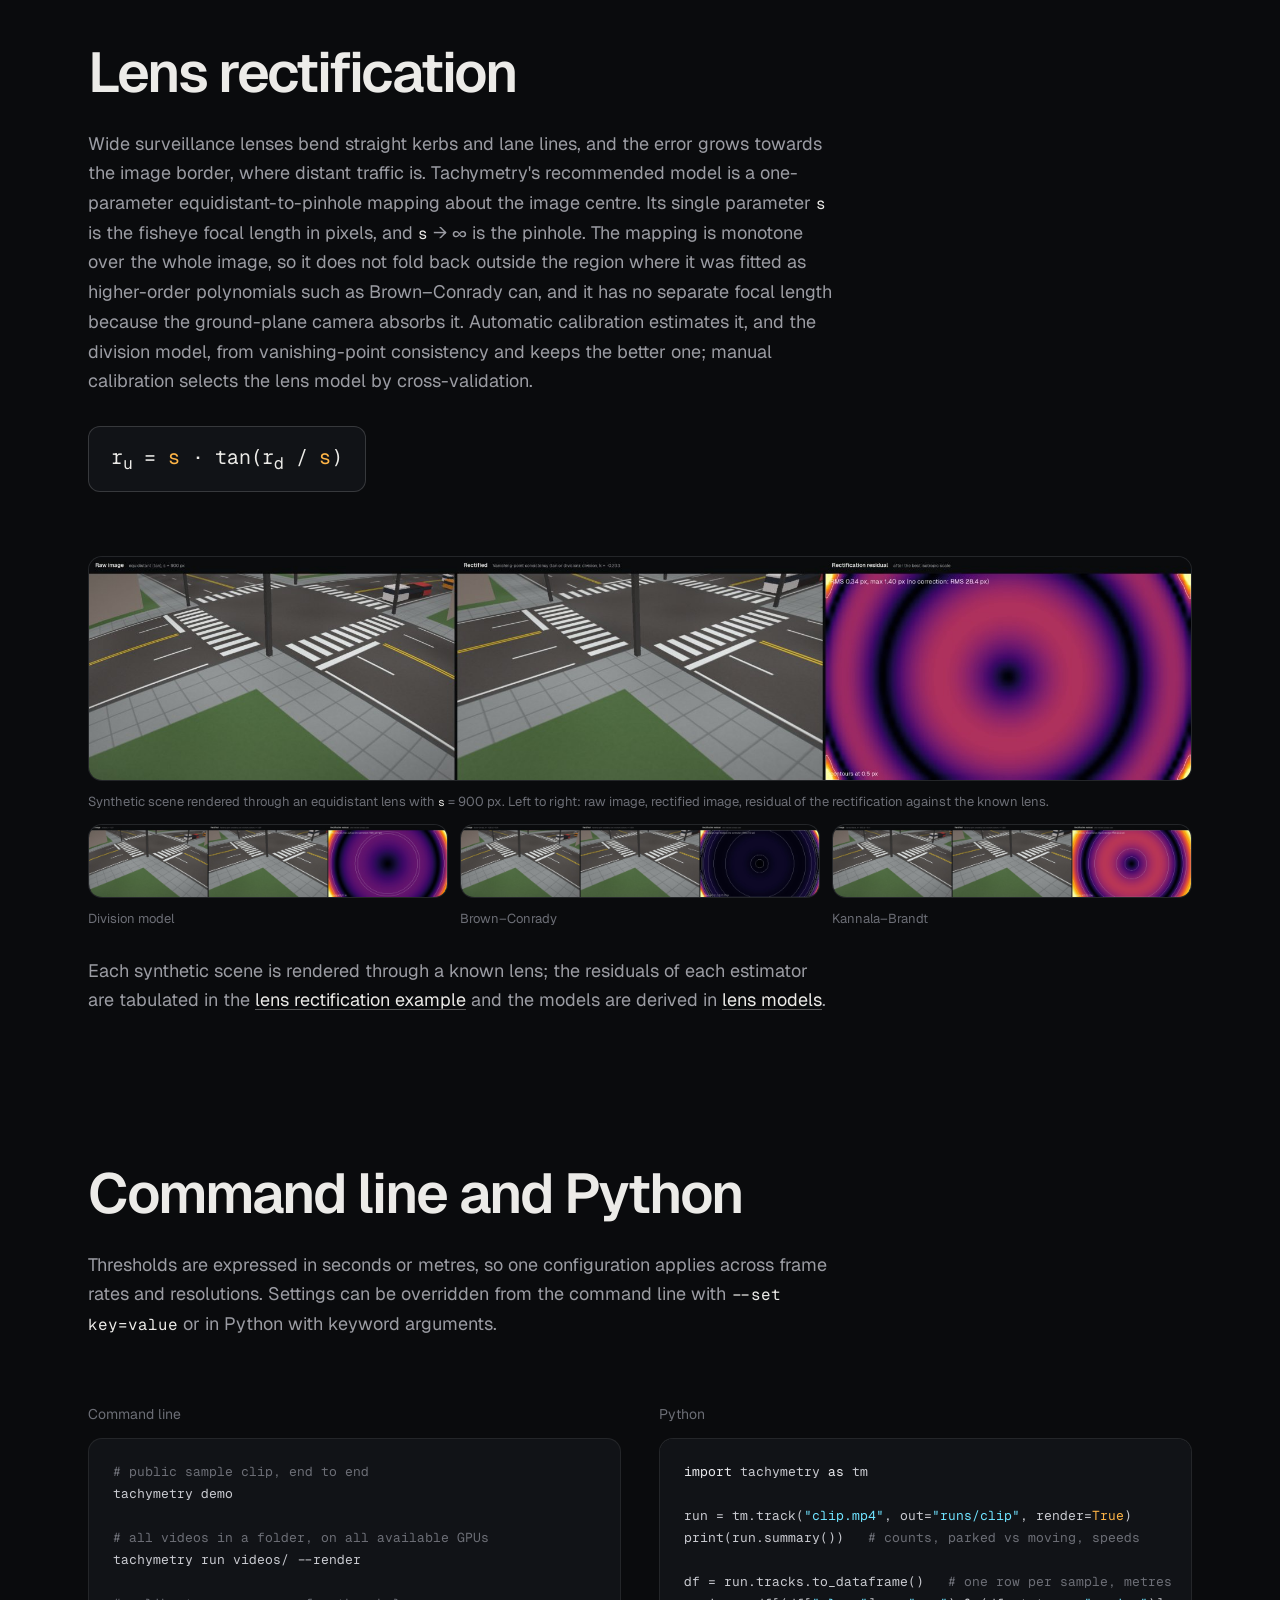
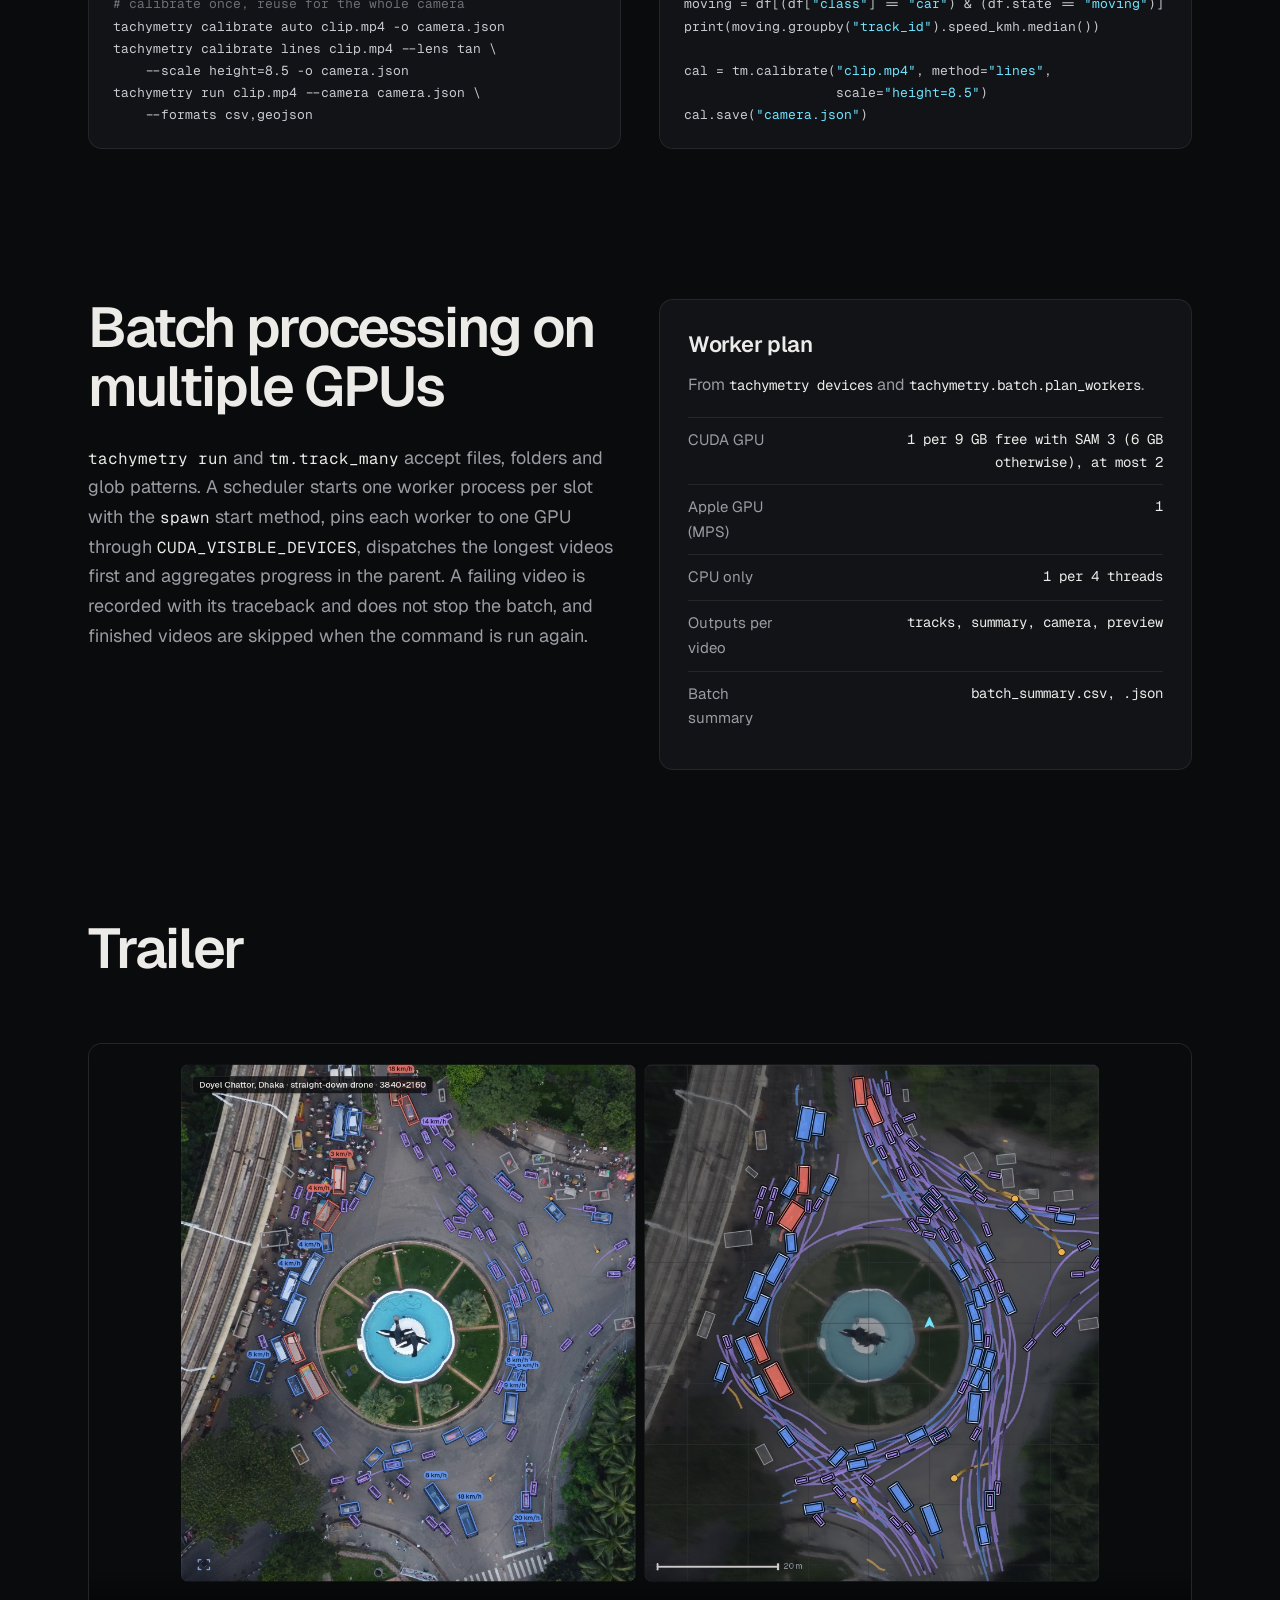
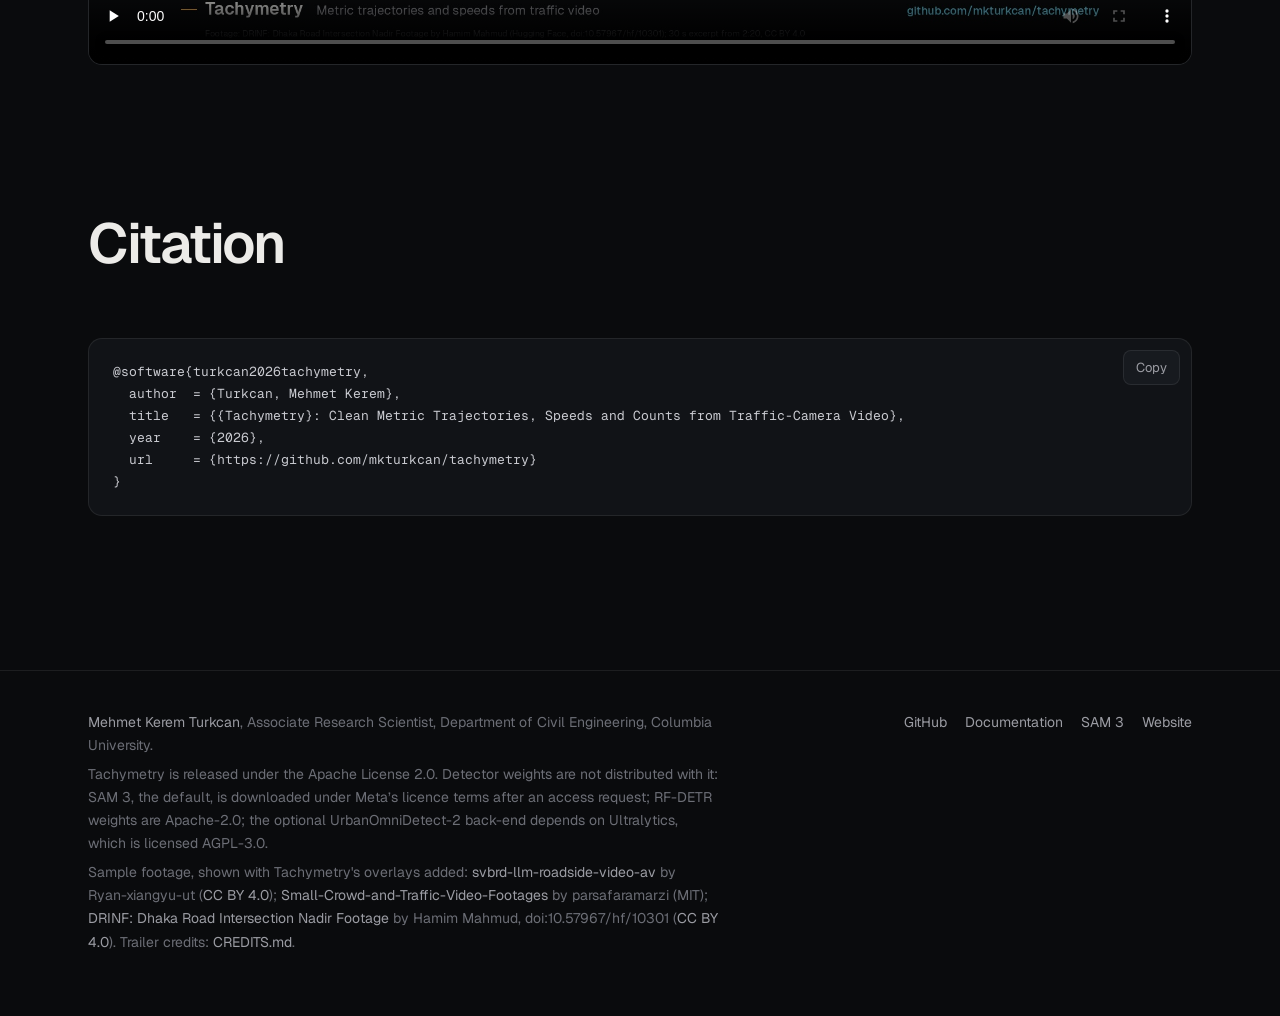
==== commit f68db147: "Document SAM 3, mask footprints and verified calibration; regenerate the figures The documentation n" ====
--- a/docs/index.html
+++ b/docs/index.html
@@ -4,7 +4,7 @@
 <meta charset="utf-8">
 <meta name="viewport" content="width=device-width, initial-scale=1">
 <title>Tachymetry</title>
-<meta name="description" content="Metric trajectories, speeds and counts from traffic-camera video: 3D-cuboid detection, tracking with metric gating, automatic camera calibration and track filtering in one Python package.">
+<meta name="description" content="Metric trajectories, speeds and counts from traffic-camera video: SAM 3 instance masks, calibrated 3D vehicle boxes, tracking with metric gating, automatic camera calibration and track filtering in one Python package.">
 <meta name="author" content="Mehmet Kerem Turkcan">
 <meta property="og:type" content="website">
 <meta property="og:site_name" content="Tachymetry">
@@ -327,7 +327,7 @@
       </div>
     </div>
   </div>
-  <p class="hero-note">A public intersection clip (svbrd-llm-roadside-video-av, CC&nbsp;BY&nbsp;4.0) at 27.5&nbsp;s. Move the pointer over the image to see Tachymetry's output.</p>
+  <p class="hero-note">A public intersection clip (svbrd-llm-roadside-video-av, CC&nbsp;BY&nbsp;4.0) at 29.5&nbsp;s. Move the pointer over the image to see Tachymetry's output.</p>
 </header>
 
 <main>
@@ -335,7 +335,7 @@
     <div class="wrap split">
       <div>
         <h2>Traffic cameras as metric sensors</h2>
-        <p class="lede">Tachymetry converts the video of a fixed traffic camera into road-user trajectories on the ground plane, in metres, with speeds, headings and counts per class. It detects road users with <a href="https://huggingface.co/mehmetkeremturkcan/UrbanOmniDetect-2">UrbanOmniDetect-2</a>, which also predicts the eight projected corners of a 3D cuboid for each one, calibrates the camera from those cuboids and from the road markings in the image, associates detections with gates in metres, and repairs, smooths and filters each track before export. On the 31&nbsp;s public sample clip, detection, calibration and tracking take <strong>27&nbsp;s on one GPU</strong> and produce <strong>44 tracks</strong>: 31 cars (13 of them parked), 2 buses, 2 cyclists and 9 pedestrians.</p>
+        <p class="lede">Tachymetry converts the video of a fixed traffic camera into road-user trajectories on the ground plane, in metres, with speeds, headings and counts per class. It segments road users with <a href="https://huggingface.co/facebook/sam3">SAM 3</a>, calibrates the camera from the road markings and the vehicle silhouettes in the image, fits a calibrated 3D box to the instance masks of each vehicle track, associates detections with gates in metres, and repairs, smooths and filters each track before export. On the 31&nbsp;s public sample clip, detection takes <strong>56&nbsp;s on one GPU</strong>, calibration and tracking 65&nbsp;s on the CPU, and the run keeps <strong>50 tracks</strong>: 29 cars and 9 pickups labelled truck (18 of them parked), 2 buses, 2 cyclists and 8 pedestrians.</p>
       </div>
       <div class="try">
         <h3>Try it</h3>
@@ -349,7 +349,7 @@
           </a>
           <a class="btn" href="docs/installation/">Installation</a>
         </div>
-        <small>Python 3.10 to 3.13 on Linux, Windows or macOS; CUDA, Apple MPS or CPU. Detector weights and the sample clip download on first use.</small>
+        <small>Python 3.10 to 3.13 on Linux, Windows or macOS; CUDA, Apple MPS or CPU. The SAM&nbsp;3 weights are gated: request access at <a href="https://huggingface.co/facebook/sam3">facebook/sam3</a> and run <code>hf auth login</code> once. Weights and the sample clip download on first use.</small>
       </div>
     </div>
   </section>
@@ -360,7 +360,7 @@
       <p class="lede">Every track is a sequence of footprint centres on the ground plane. The camera view draws each road user as a metric 3D box with its speed and a ground trail; the bird's-eye view draws the same instant on the orthorectified, traffic-free background, oriented with the camera looking up. Parked vehicles are drawn in grey without a speed.</p>
       <figure class="mt">
         <div class="frame viewer" id="viewer">
-          <img class="on" src="media/view_camera.jpg" width="1600" height="900" alt="The sample intersection clip at 13.5 seconds" loading="lazy">
+          <img class="on" src="media/view_camera.jpg" width="1600" height="900" alt="The sample intersection clip at 19.1 seconds" loading="lazy">
           <img src="media/view_tracks.jpg" width="1600" height="900" alt="The same frame with metric 3D boxes, ground trails and speeds" loading="lazy">
           <img src="media/view_bev.jpg" width="1600" height="900" alt="Bird's-eye view of the same instant with vehicle footprints and trails" loading="lazy">
         </div>
@@ -370,7 +370,7 @@
             <button type="button" aria-pressed="false" data-i="1">Tracks</button>
             <button type="button" aria-pressed="false" data-i="2">Bird's-eye view</button>
           </div>
-          <small>Public sample clip at 13.5&nbsp;s, automatic calibration.</small>
+          <small>Public sample clip at 19.1&nbsp;s, automatic calibration.</small>
         </div>
       </figure>
     </div>
@@ -378,40 +378,36 @@
 
   <section id="samples">
     <div class="wrap">
-      <h2>Eight public sample clips</h2>
-      <p class="lede">Tachymetry registers eight public clips that <code>tachymetry demo --sample &lt;name&gt;</code> downloads and processes. Five are recordings of one signalised intersection. The other three are a roundabout seen from a hovering drone, a motorway seen from an overpass, and dense mixed traffic at a roundabout filmed straight down from a drone. Each still is the camera-view render of one run. The straight-down clip uses a camera derived from the flight altitude and the lens's field of view (<a href="docs/examples/drone/">drone footage</a>); the others are calibrated automatically. Licences, credits and per-clip results are listed on the <a href="docs/samples/">sample page</a>.</p>
+      <h2>Seven public sample clips</h2>
+      <p class="lede">Tachymetry registers seven public clips that <code>tachymetry demo --sample &lt;name&gt;</code> downloads and processes. Five are recordings of one signalised intersection, which share one camera file. The other two are a motorway seen from an overpass and dense mixed traffic at a roundabout filmed straight down from a drone. Each still is the camera-view render of one run of the default pipeline. The intersection camera is calibrated automatically with its 47.5° field of view, the motorway camera with its 59° field of view, and the straight-down camera is derived from the flight altitude and the lens (<a href="docs/examples/drone/">drone footage</a>). Licences, credits and per-clip results are listed on the <a href="docs/samples/">sample page</a>.</p>
       <div class="gallery mt">
         <figure class="wide">
           <div class="frame"><img src="media/gallery/dhaka-roundabout.jpg" width="1280" height="720" alt="Straight-down drone view of dense mixed traffic at a roundabout with tracked road users" loading="lazy"></div>
           <figcaption><strong>Mixed traffic at a roundabout</strong>Drone, straight down &middot; known camera from the flight altitude &middot; <a href="https://huggingface.co/datasets/hamimmahmud0/DRINF">DRINF</a>, Hamim Mahmud, CC&nbsp;BY&nbsp;4.0</figcaption>
         </figure>
         <figure class="wide">
-          <div class="frame"><img src="media/gallery/roundabout-aerial.jpg" width="1280" height="720" alt="A roundabout seen obliquely from a hovering drone with tracked vehicles and speeds" loading="lazy"></div>
-          <figcaption><strong>Roundabout</strong>Hovering drone, oblique &middot; automatic calibration &middot; <a href="https://commons.wikimedia.org/wiki/File:Roundabout_14_61.webm">Wikideas1, Wikimedia Commons</a>, CC0&nbsp;1.0</figcaption>
-        </figure>
-        <figure class="wide">
           <div class="frame"><img src="media/gallery/motorway-overpass.jpg" width="1280" height="720" alt="A divided motorway seen from an overpass with tracked vehicles and speeds" loading="lazy"></div>
-          <figcaption><strong>Divided motorway</strong>Camera on an overpass &middot; automatic calibration &middot; <a href="https://huggingface.co/datasets/parsafaramarzi/Small-Crowd-and-Traffic-Video-Footages">parsafaramarzi</a>, MIT</figcaption>
+          <figcaption><strong>Divided expressway</strong>Camera on an overpass &middot; automatic calibration, 59&deg; field of view &middot; <a href="https://huggingface.co/datasets/parsafaramarzi/Small-Crowd-and-Traffic-Video-Footages">parsafaramarzi</a>, MIT</figcaption>
         </figure>
         <figure class="wide">
           <div class="frame"><img src="media/gallery/intersection-day.jpg" width="1280" height="720" alt="A signalised intersection from an elevated camera with tracked road users" loading="lazy"></div>
-          <figcaption><strong>Signalised intersection</strong>Elevated camera &middot; automatic calibration &middot; <a href="https://huggingface.co/datasets/Ryan-xiangyu-ut/svbrd-llm-roadside-video-av">svbrd-llm-roadside-video-av</a>, CC&nbsp;BY&nbsp;4.0</figcaption>
+          <figcaption><strong>Signalised intersection</strong>Elevated camera &middot; automatic calibration, 47.5&deg; field of view &middot; <a href="https://huggingface.co/datasets/Ryan-xiangyu-ut/svbrd-llm-roadside-video-av">svbrd-llm-roadside-video-av</a>, CC&nbsp;BY&nbsp;4.0</figcaption>
         </figure>
         <figure>
           <div class="frame"><img src="media/gallery/intersection-night.jpg" width="1280" height="720" alt="The intersection at night in infrared with tracked vehicles" loading="lazy"></div>
-          <figcaption><strong>Same intersection, infrared night view</strong>Automatic calibration &middot; CC&nbsp;BY&nbsp;4.0</figcaption>
+          <figcaption><strong>Same intersection, infrared night view</strong>Shared camera file &middot; CC&nbsp;BY&nbsp;4.0</figcaption>
         </figure>
         <figure>
           <div class="frame"><img src="media/gallery/intersection-turn.jpg" width="1280" height="720" alt="The intersection with turning traffic" loading="lazy"></div>
-          <figcaption><strong>Same intersection, turning traffic</strong>Automatic calibration &middot; CC&nbsp;BY&nbsp;4.0</figcaption>
-        </figure>
-        <figure>
+          <figcaption><strong>Same intersection, turning traffic</strong>Shared camera file &middot; CC&nbsp;BY&nbsp;4.0</figcaption>
+        </figure>
+        <figure class="wide">
           <div class="frame"><img src="media/gallery/intersection-day-2.jpg" width="1280" height="720" alt="The intersection at another time of day" loading="lazy"></div>
-          <figcaption><strong>Same intersection, another time of day</strong>Automatic calibration &middot; CC&nbsp;BY&nbsp;4.0</figcaption>
-        </figure>
-        <figure>
+          <figcaption><strong>Same intersection, another time of day</strong>Shared camera file &middot; CC&nbsp;BY&nbsp;4.0</figcaption>
+        </figure>
+        <figure class="wide">
           <div class="frame"><img src="media/gallery/intersection-day-3.jpg" width="1280" height="720" alt="The intersection in dense traffic" loading="lazy"></div>
-          <figcaption><strong>Same intersection, dense traffic</strong>Automatic calibration &middot; CC&nbsp;BY&nbsp;4.0</figcaption>
+          <figcaption><strong>Same intersection, dense traffic</strong>Shared camera file &middot; CC&nbsp;BY&nbsp;4.0</figcaption>
         </figure>
       </div>
     </div>
@@ -420,11 +416,11 @@
   <section id="calibration">
     <div class="wrap">
       <h2>Camera calibration</h2>
-      <p class="lede">Metric output needs the focal length, pitch, roll, height and lens of the camera. Tachymetry estimates them from what the video contains: the ground footprints of passing vehicles, the vanishing points of painted markings and vertical structures, and, optionally, monocular metric depth with road segmentation. A fused maximum-likelihood estimate combines footprints and vanishing points, and the metric scale follows from the size distribution of passenger cars when no height or distance is given. When an orthophoto, a site plan or GPS points are available, a browser picker collects correspondences for <a href="docs/guide/manual-calibration/">manual calibration</a> with a cross-validated lens model.</p>
+      <p class="lede">Metric output needs the focal length, pitch, roll, height and lens of the camera. Tachymetry takes the orientation from the vanishing points of painted markings and vertical structures, or from the lens&rsquo;s field of view when it is known, and the metric scale from the vehicle silhouettes: the scale at which a rigid car model explains the instance masks best. Dashed lane markings check the result, since their dashes and gaps must keep their length along the road under the right camera. A fixed camera is calibrated once on its clearest clip and its camera file reused. Monocular depth with road segmentation and GeoCalib are optional, and a browser picker collects correspondences for <a href="docs/guide/manual-calibration/">manual calibration</a> with a cross-validated lens model.</p>
       <div class="mosaic mt">
-        <figure class="a"><img src="media/calib_fused.jpg" width="1920" height="760" alt="Calibration preview: metric grid on the camera image and the orthorectified bird's-eye view" loading="lazy"><figcaption>Automatic calibration of the sample clip: fused cuboid footprints and vanishing points, vehicle-size scale. Left: 1&nbsp;m and 5&nbsp;m ground grid in the camera image; right: orthorectified view with the same grid.</figcaption></figure>
-        <figure class="b crop"><img src="media/calib_lines.jpg" alt="Calibration from road markings and vertical vanishing points" loading="lazy"><figcaption>Road markings and vertical vanishing points</figcaption></figure>
-        <figure class="c crop"><img src="media/calib_cuboids.jpg" alt="Calibration from learned vehicle cuboids" loading="lazy"><figcaption>Learned vehicle cuboids</figcaption></figure>
+        <figure class="a"><img src="media/calib_auto.jpg" width="1920" height="757" alt="Calibration preview: metric grid on the camera image and the orthorectified bird's-eye view" loading="lazy"><figcaption>Automatic calibration of the sample clip: its 47.5&deg; field of view and the main ground vanishing point give the orientation, the vehicle silhouettes the scale (camera 27.7&nbsp;m high, 17.9&deg; down). Left: 1&nbsp;m and 5&nbsp;m ground grid in the camera image; right: orthorectified view with the same grid.</figcaption></figure>
+        <figure class="b crop"><img src="media/calib_dashes.jpg" alt="Dashed lane markings of the motorway sample with their ground lengths under its camera" loading="lazy"><figcaption>Dash check on the motorway sample: five dashes of 2.76 to 3.07&nbsp;m, spread 0.019</figcaption></figure>
+        <figure class="c crop"><img src="media/calib_lines.jpg" alt="Calibration from road markings and vertical vanishing points" loading="lazy"><figcaption>Road markings only: a 56.7&deg; field of view and an 18.7&nbsp;m camera</figcaption></figure>
         <figure class="d crop"><img src="media/calib_depth.jpg" alt="Calibration from monocular metric depth and road segmentation" loading="lazy"><figcaption>Depth and road segmentation (optional extra)</figcaption></figure>
         <figure class="e crop"><img src="media/syn_calib_manual.jpg" alt="Manual calibration of a synthetic scene from twelve correspondences" loading="lazy"><figcaption>Manual correspondences, synthetic scene with known camera</figcaption></figure>
       </div>
@@ -434,11 +430,15 @@
   <section id="filtering">
     <div class="wrap">
       <h2>Track filtering</h2>
-      <p class="lede">A detector with a frame-to-frame tracker reports speeds on parked cars, swaps identities, follows boxes cut off by the image border and keeps false positives. Tachymetry measures footprint centres instead of box bottoms, splits tracks at identity switches, trims truncated ends, repairs outliers, smooths with gap-aware zero-phase filters, freezes stopped and parked vehicles, rejects physically impossible tracks, stitches fragments, and marks duplicates, passengers, riders, shadows and ghosts, including static low-confidence parked-vehicle hallucinations.</p>
+      <p class="lede">A detector with a frame-to-frame tracker reports speeds on parked cars, swaps identities, follows boxes cut off by the image border or an occluder, and keeps false positives. For each vehicle track, Tachymetry fits one calibrated 3D box to the instance masks: shared length, width, height and clearance, a pose per frame, and an asymmetric cost that lets an occluder hide part of the box. It then splits tracks at identity switches, trims partly visible ends, repairs outliers, smooths with gap-aware zero-phase filters, freezes stopped and parked vehicles, rejects physically impossible tracks, stitches fragments, and marks duplicates, passengers, riders, shadows and ghosts.</p>
       <div class="pair mt">
         <figure>
           <div class="frame"><img src="media/raw_vs_clean.jpg" width="1920" height="570" alt="The same frame twice: raw tracker boxes with frame-differenced speeds, and Tachymetry's metric boxes and speeds" loading="lazy"></div>
           <figcaption>The same frame of the sample clip. Left: detections with frame-to-frame association and speeds from differenced box bottom-centres, including speeds on parked cars. Right: Tachymetry's tracks.</figcaption>
+        </figure>
+        <figure>
+          <div class="frame"><img src="media/occlusion_bus.jpg" width="1920" height="331" alt="A synthetic bus passing behind a tree crown, with its true footprint and the footprints estimated from boxes and from masks" loading="lazy"></div>
+          <figcaption>A synthetic 12&nbsp;m bus passes behind a tree crown. From the instance masks, its footprint centre stays within 0.46&nbsp;m and its heading within 1.1&deg; of the truth on all 64 tracked samples; from the boxes of the same detections, the errors reach 1.41&nbsp;m and 10.6&deg;.</figcaption>
         </figure>
         <figure>
           <div class="table-wrap">
@@ -448,15 +448,15 @@
               </thead>
               <tbody>
                 <tr class="cam"><th scope="rowgroup" colspan="7">Pole: 8&nbsp;m high, 32&deg; down, 70&deg; HFOV</th></tr>
-                <tr><th scope="row">Bottom-centre, frame differencing</th><td>1.39</td><td>11.93</td><td>35.79</td><td>547</td><td>42.20</td><td>12.33</td></tr>
-                <tr class="ours"><th scope="row">Tachymetry</th><td>0.04</td><td>0.87</td><td>3.98</td><td>6.33</td><td>0.00</td><td>0.33</td></tr>
+                <tr><th scope="row">Bottom-centre, frame differencing</th><td>1.36</td><td>11.89</td><td>35.56</td><td>138</td><td>42.20</td><td>13.67</td></tr>
+                <tr class="ours"><th scope="row">Tachymetry</th><td>0.04</td><td>0.78</td><td>3.37</td><td>6.00</td><td>0.00</td><td>0.00</td></tr>
                 <tr class="cam"><th scope="rowgroup" colspan="7">Mast: 18&nbsp;m high, 22&deg; down, 50&deg; HFOV</th></tr>
-                <tr><th scope="row">Bottom-centre, frame differencing</th><td>1.90</td><td>13.68</td><td>38.62</td><td>633</td><td>40.10</td><td>8.67</td></tr>
-                <tr class="ours"><th scope="row">Tachymetry</th><td>0.03</td><td>0.46</td><td>1.92</td><td>10.67</td><td>0.00</td><td>0.00</td></tr>
+                <tr><th scope="row">Bottom-centre, frame differencing</th><td>1.90</td><td>13.64</td><td>38.64</td><td>258</td><td>40.10</td><td>8.67</td></tr>
+                <tr class="ours"><th scope="row">Tachymetry</th><td>0.03</td><td>0.47</td><td>1.96</td><td>7.00</td><td>0.00</td><td>0.00</td></tr>
               </tbody>
             </table>
           </div>
-          <figcaption>Simulated intersection traffic with ground truth and injected detector failures (box jitter, misses, label flicker, flickering and persistent false positives, parked-car jitter), mean over 3 seeds of 60&nbsp;s. Both variants use the same detections and associations. The full ablation and protocol are in the <a href="docs/benchmarks/">benchmarks</a>.</figcaption>
+          <figcaption>Simulated intersection traffic with ground truth and box detections with injected failures (box jitter, misses, label flicker, flickering and persistent false positives, parked-car jitter), mean over 3 seeds of 60&nbsp;s. Both variants use the same detections and associations. A second part of the benchmark compares the box and mask geometry on simulated instance masks. The full ablation and protocol are in the <a href="docs/benchmarks/">benchmarks</a>.</figcaption>
         </figure>
       </div>
     </div>
@@ -539,7 +539,7 @@
           <h3>Worker plan</h3>
           <p>From <code>tachymetry devices</code> and <code>tachymetry.batch.plan_workers</code>.</p>
           <table>
-            <tr><td>CUDA GPU</td><td>1 per 6&nbsp;GB free, at most 2</td></tr>
+            <tr><td>CUDA GPU</td><td>1 per 9&nbsp;GB free with SAM&nbsp;3 (6&nbsp;GB otherwise), at most 2</td></tr>
             <tr><td>Apple GPU (MPS)</td><td>1</td></tr>
             <tr><td>CPU only</td><td>1 per 4 threads</td></tr>
             <tr><td>Outputs per video</td><td>tracks, summary, camera, preview</td></tr>
@@ -581,13 +581,13 @@
   <div class="wrap row">
     <div>
       <p><a href="https://mehmetkeremturkcan.com/">Mehmet Kerem Turkcan</a>, Associate Research Scientist, Department of Civil Engineering, Columbia University.</p>
-      <p>Tachymetry is released under the Apache License 2.0, as is its default detector, RF-DETR. The optional UrbanOmniDetect-2 back-end depends on Ultralytics, which is licensed AGPL-3.0.</p>
-      <p>Sample footage, shown with Tachymetry's overlays added: <a href="https://huggingface.co/datasets/Ryan-xiangyu-ut/svbrd-llm-roadside-video-av">svbrd-llm-roadside-video-av</a> by Ryan-xiangyu-ut (<a href="https://creativecommons.org/licenses/by/4.0/">CC BY 4.0</a>); <a href="https://commons.wikimedia.org/wiki/File:Roundabout_14_61.webm">Roundabout 14 61</a> by Wikideas1, Wikimedia Commons (<a href="https://creativecommons.org/publicdomain/zero/1.0/">CC0 1.0</a>); <a href="https://huggingface.co/datasets/parsafaramarzi/Small-Crowd-and-Traffic-Video-Footages">Small-Crowd-and-Traffic-Video-Footages</a> by parsafaramarzi (MIT); <a href="https://huggingface.co/datasets/hamimmahmud0/DRINF">DRINF: Dhaka Road Intersection Nadir Footage</a> by Hamim Mahmud, doi:10.57967/hf/10301 (<a href="https://creativecommons.org/licenses/by/4.0/">CC BY 4.0</a>). Trailer credits: <a href="https://github.com/mkturkcan/tachymetry/blob/main/docs/media/CREDITS.md">CREDITS.md</a>.</p>
+      <p>Tachymetry is released under the Apache License 2.0. Detector weights are not distributed with it: SAM&nbsp;3, the default, is downloaded under Meta&rsquo;s licence terms after an access request; RF-DETR weights are Apache-2.0; the optional UrbanOmniDetect-2 back-end depends on Ultralytics, which is licensed AGPL-3.0.</p>
+      <p>Sample footage, shown with Tachymetry's overlays added: <a href="https://huggingface.co/datasets/Ryan-xiangyu-ut/svbrd-llm-roadside-video-av">svbrd-llm-roadside-video-av</a> by Ryan-xiangyu-ut (<a href="https://creativecommons.org/licenses/by/4.0/">CC BY 4.0</a>); <a href="https://huggingface.co/datasets/parsafaramarzi/Small-Crowd-and-Traffic-Video-Footages">Small-Crowd-and-Traffic-Video-Footages</a> by parsafaramarzi (MIT); <a href="https://huggingface.co/datasets/hamimmahmud0/DRINF">DRINF: Dhaka Road Intersection Nadir Footage</a> by Hamim Mahmud, doi:10.57967/hf/10301 (<a href="https://creativecommons.org/licenses/by/4.0/">CC BY 4.0</a>). Trailer credits: <a href="https://github.com/mkturkcan/tachymetry/blob/main/docs/media/CREDITS.md">CREDITS.md</a>.</p>
     </div>
     <div class="links">
       <a href="https://github.com/mkturkcan/tachymetry">GitHub</a>
       <a href="docs/">Documentation</a>
-      <a href="https://huggingface.co/mehmetkeremturkcan/UrbanOmniDetect-2">UrbanOmniDetect-2</a>
+      <a href="https://huggingface.co/facebook/sam3">SAM 3</a>
       <a href="https://mehmetkeremturkcan.com/">Website</a>
     </div>
   </div>
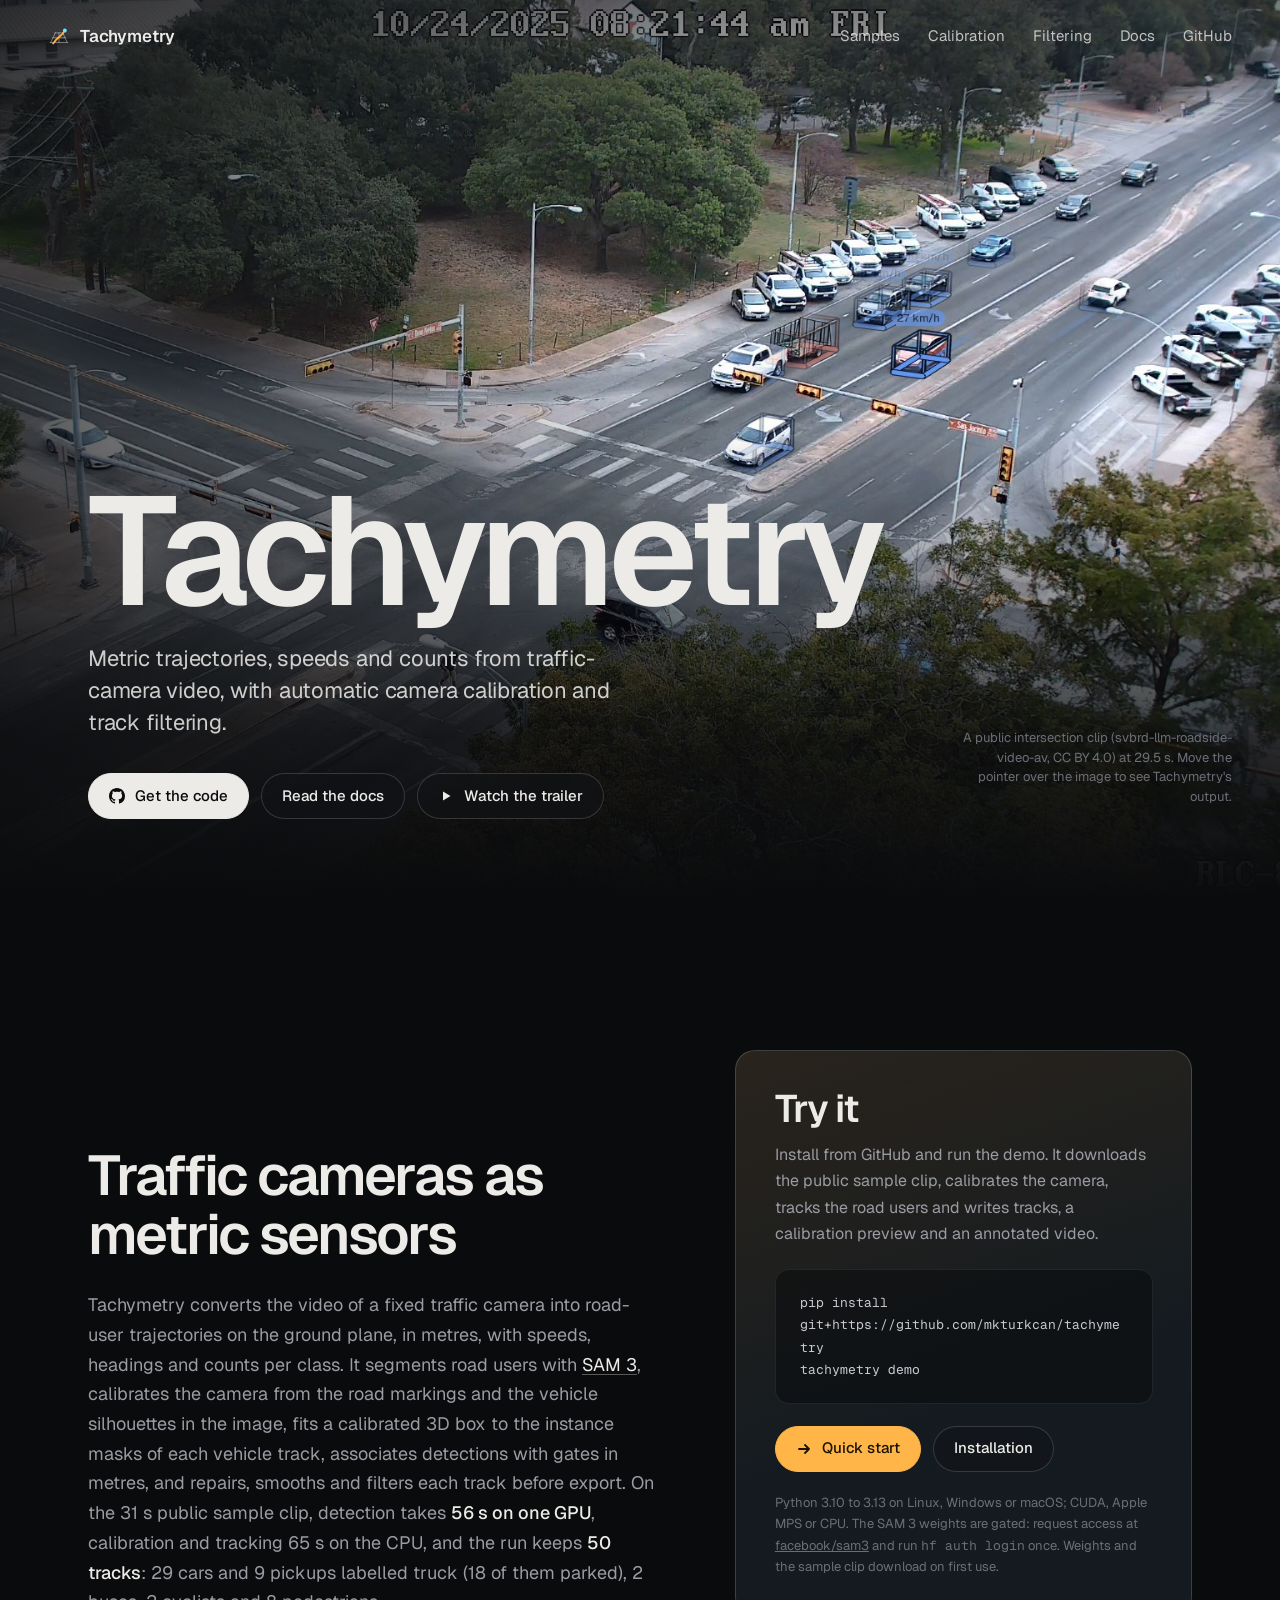
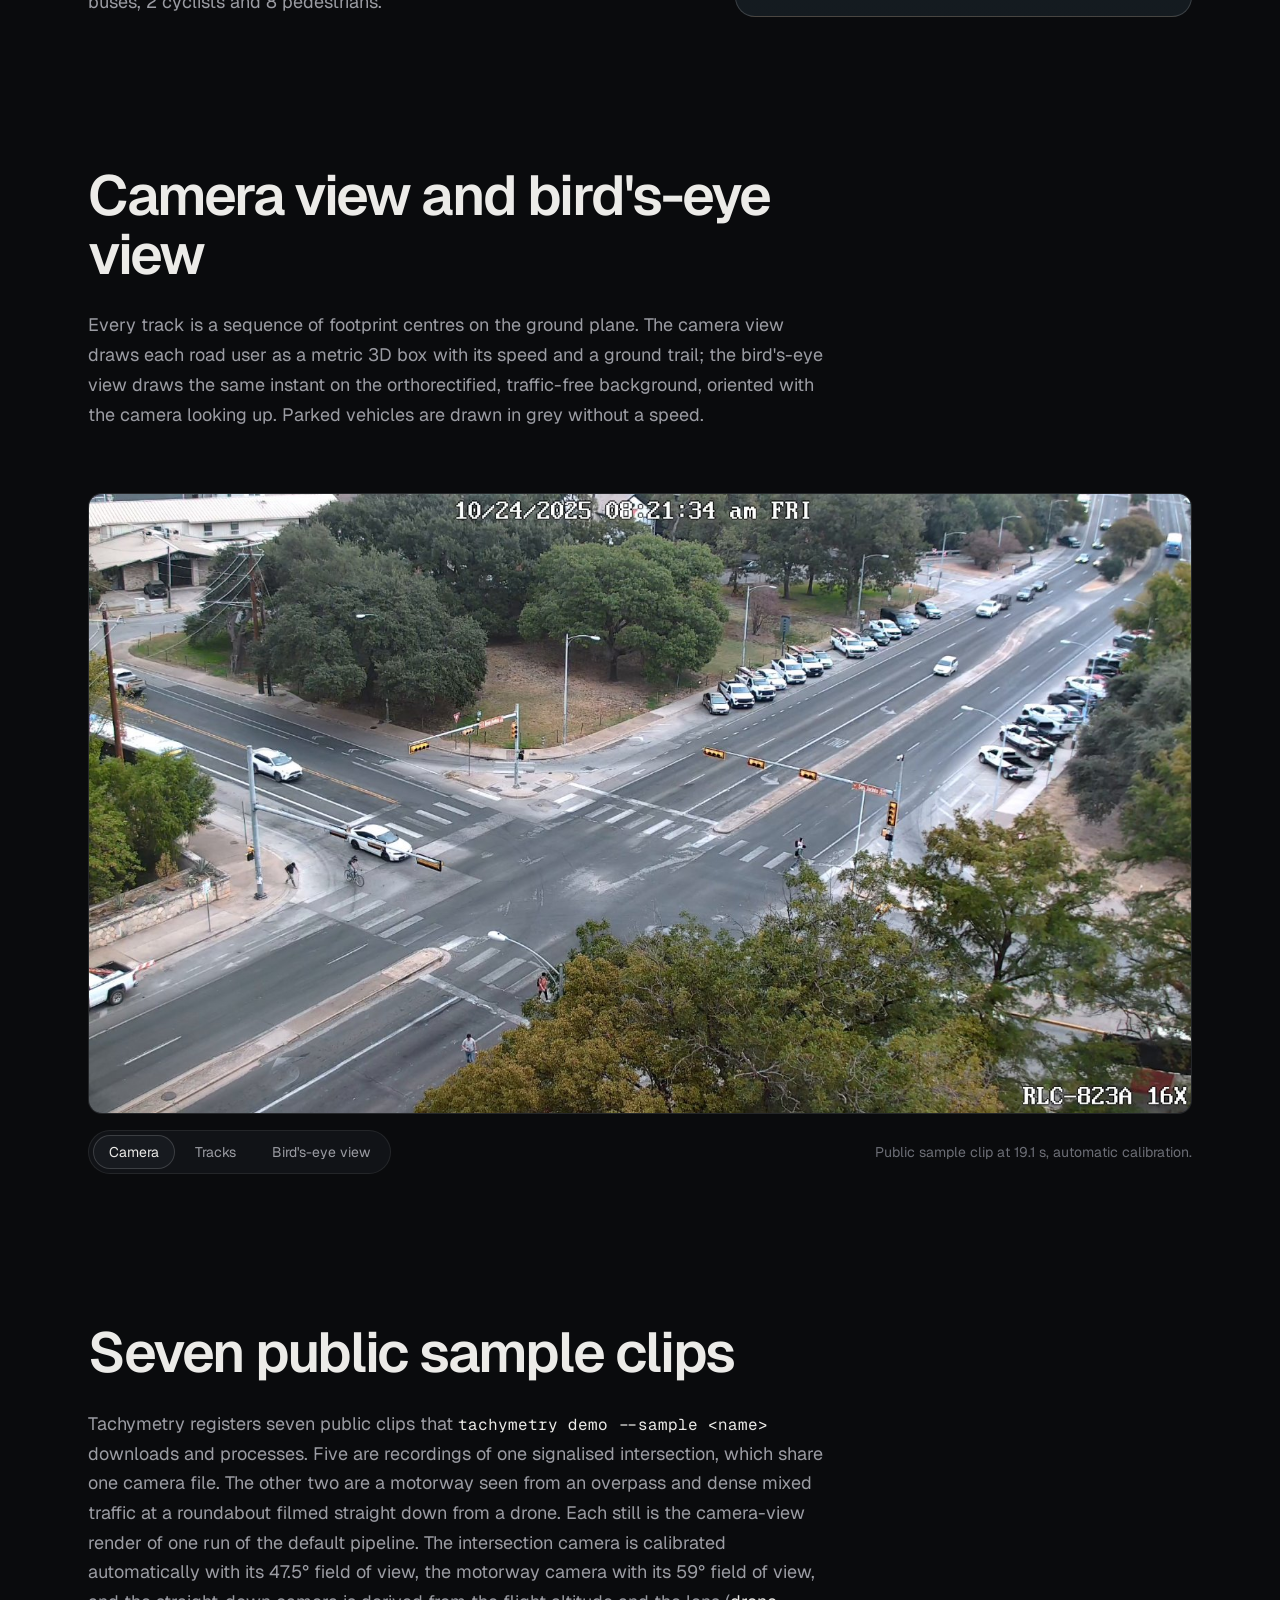
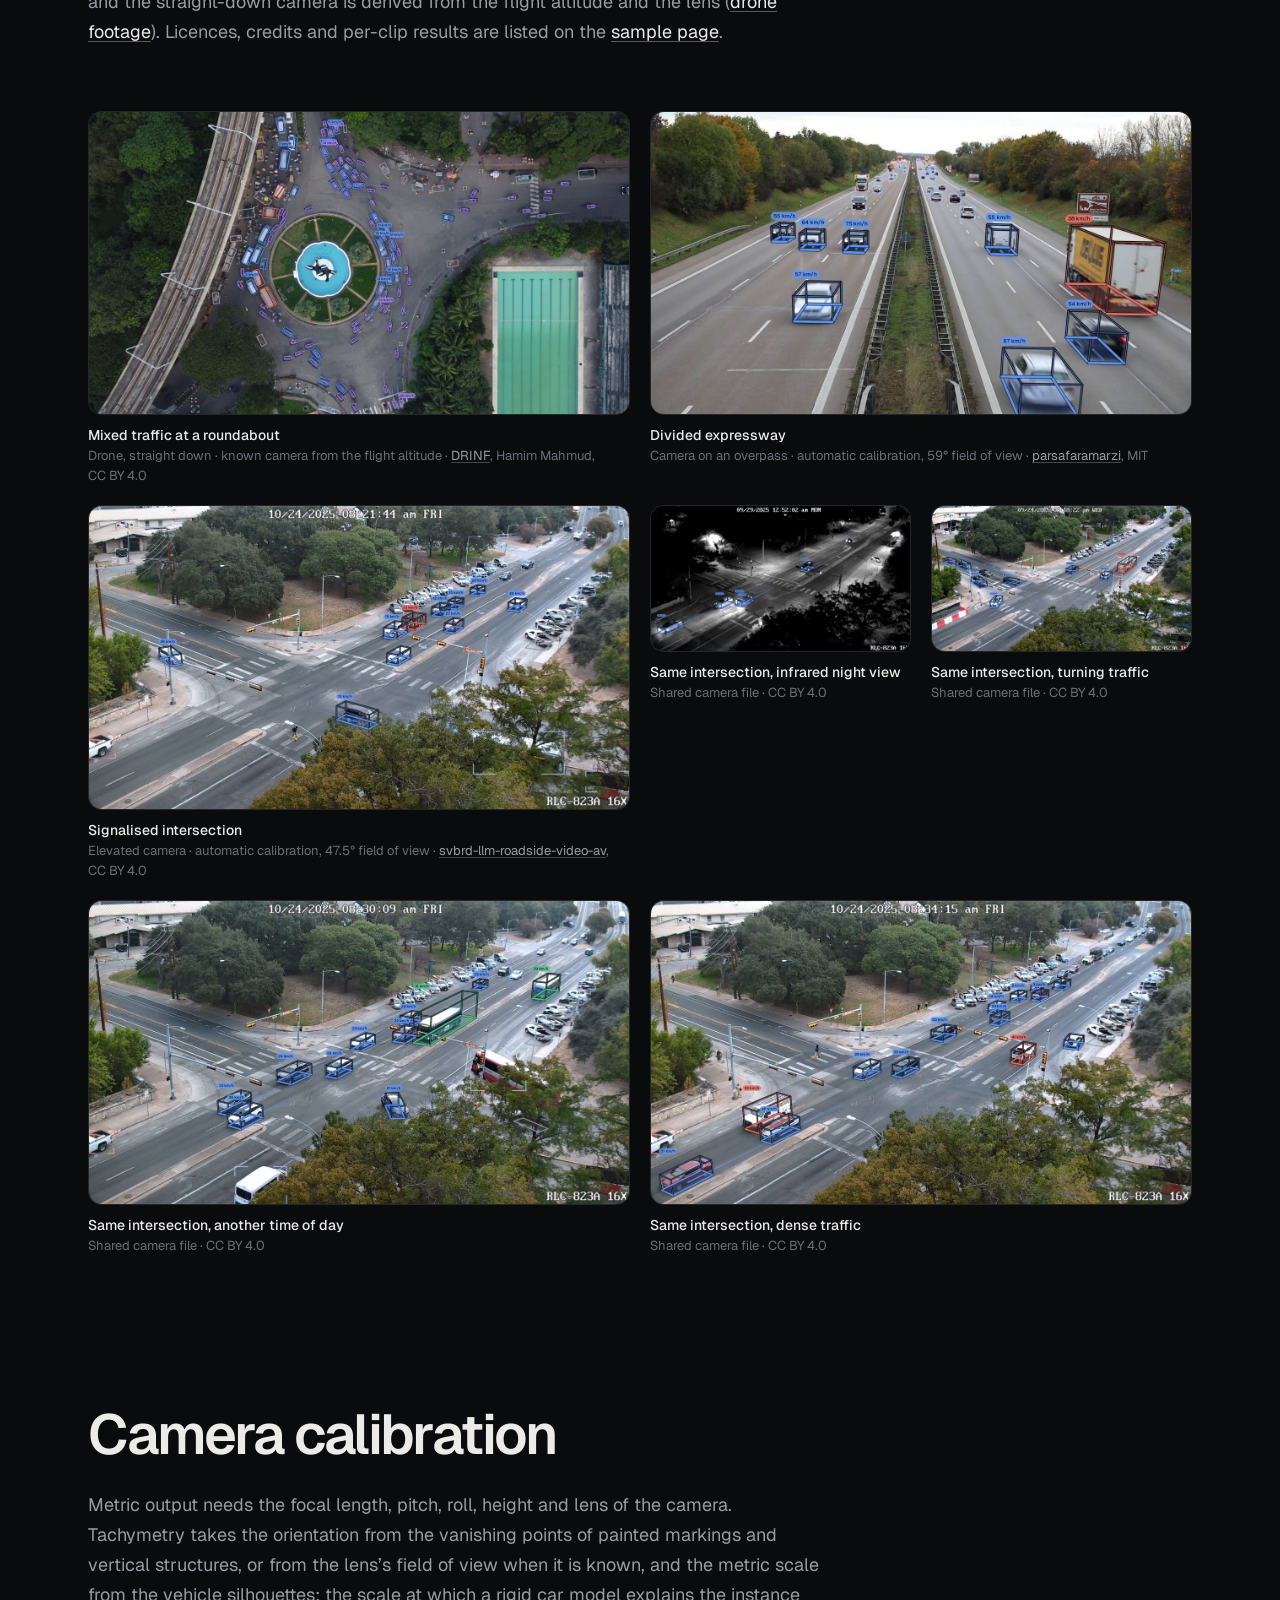
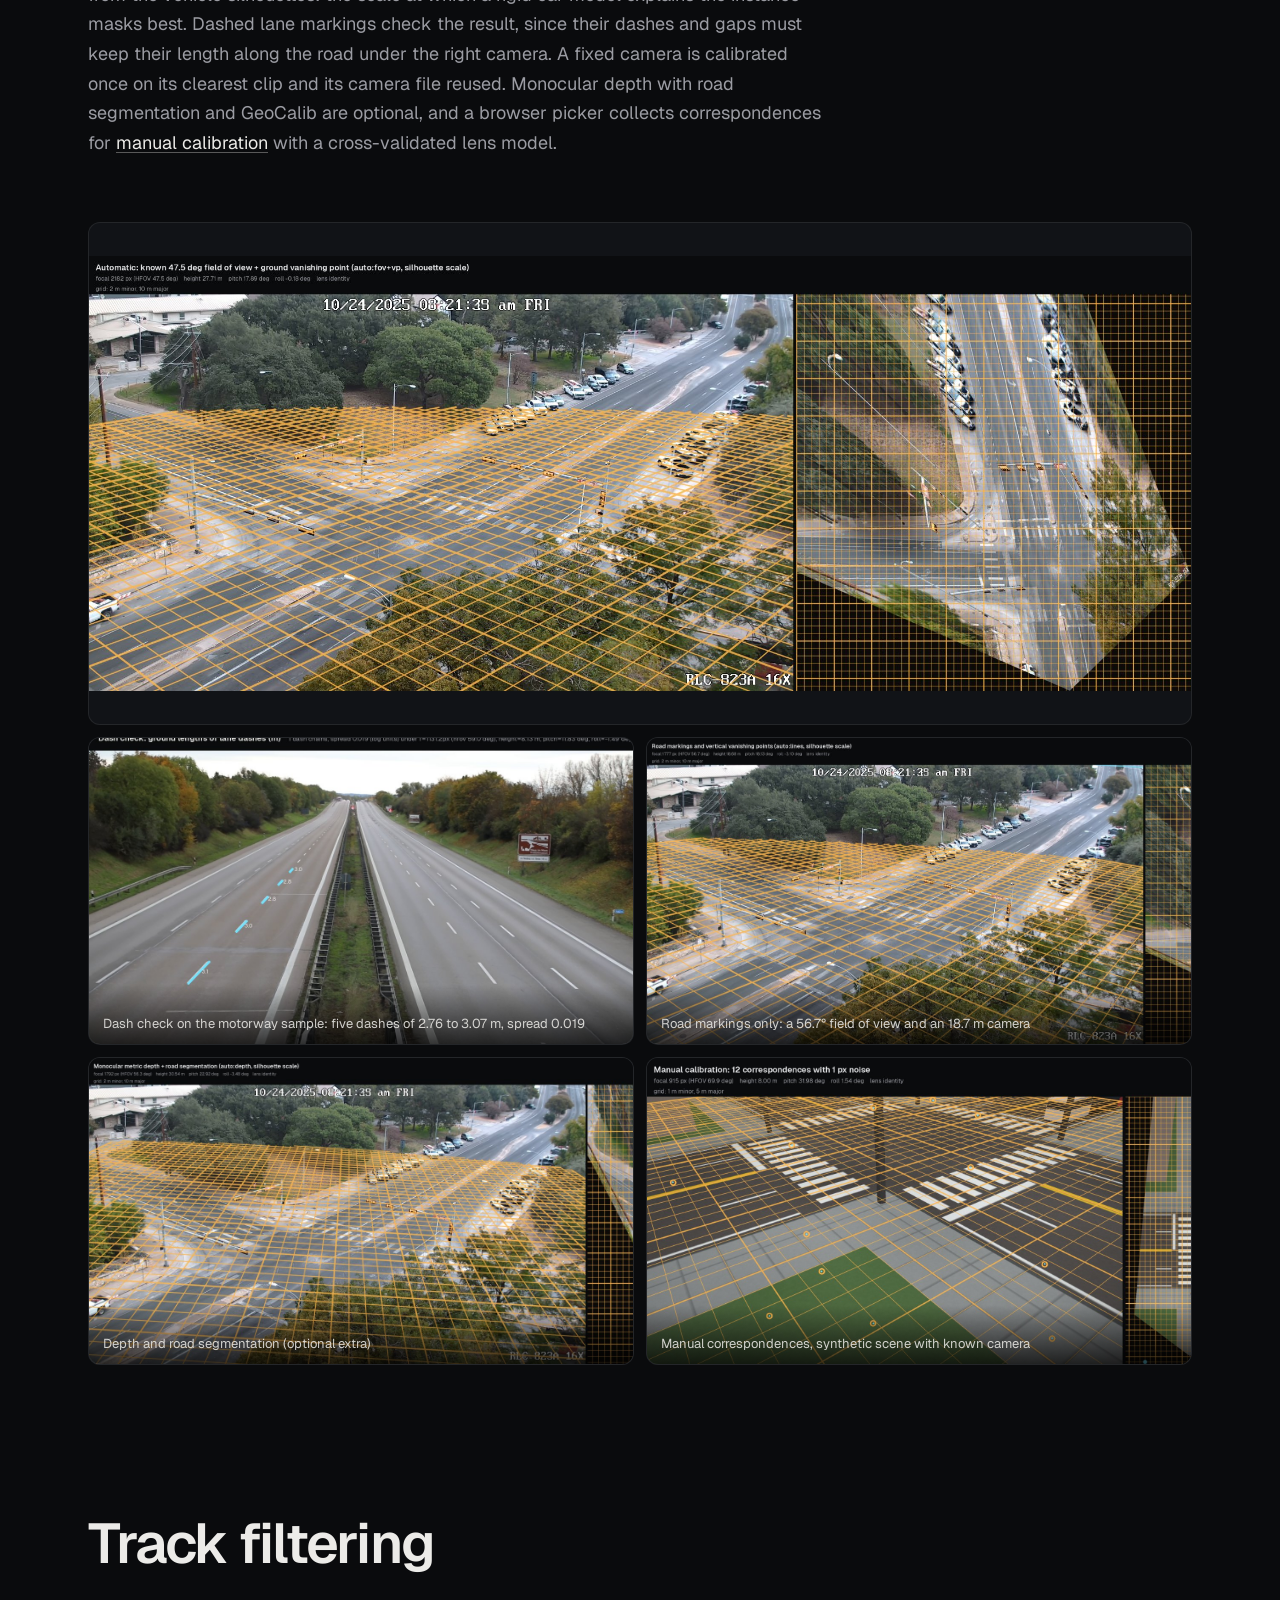
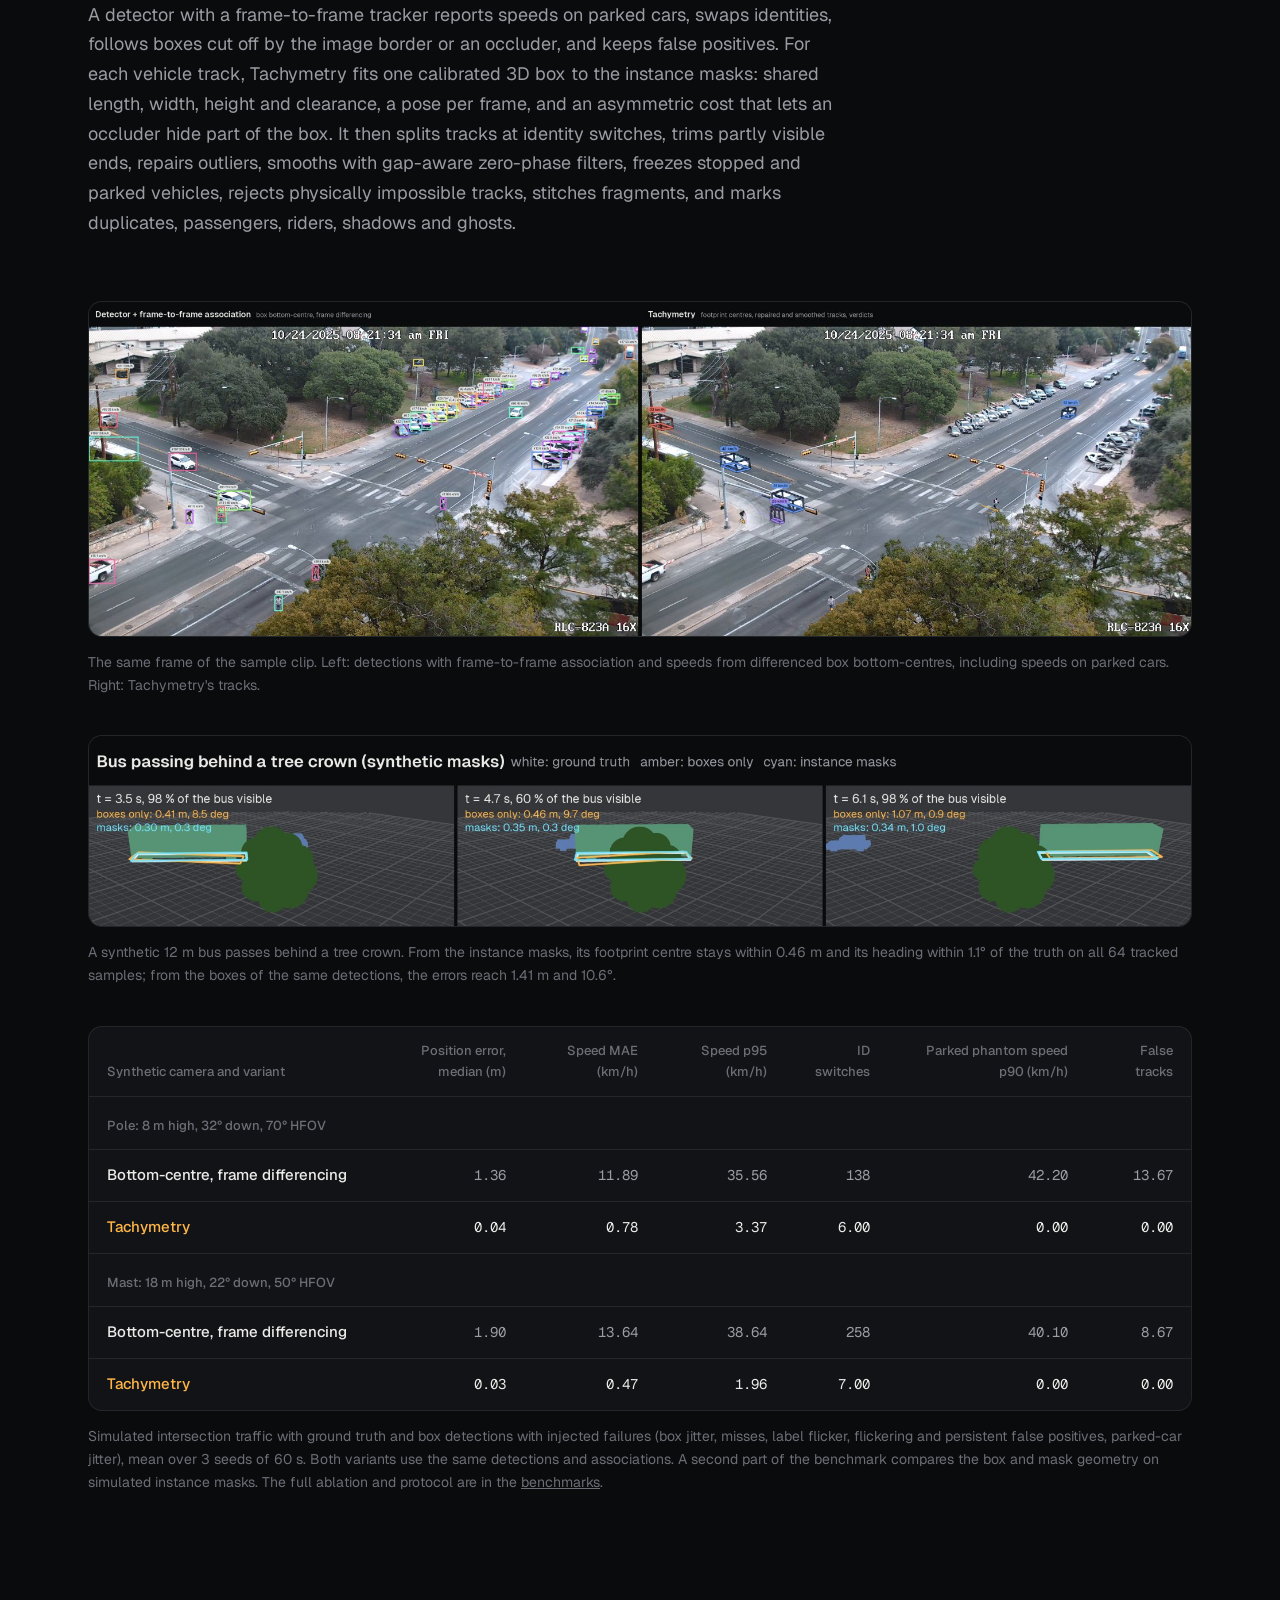
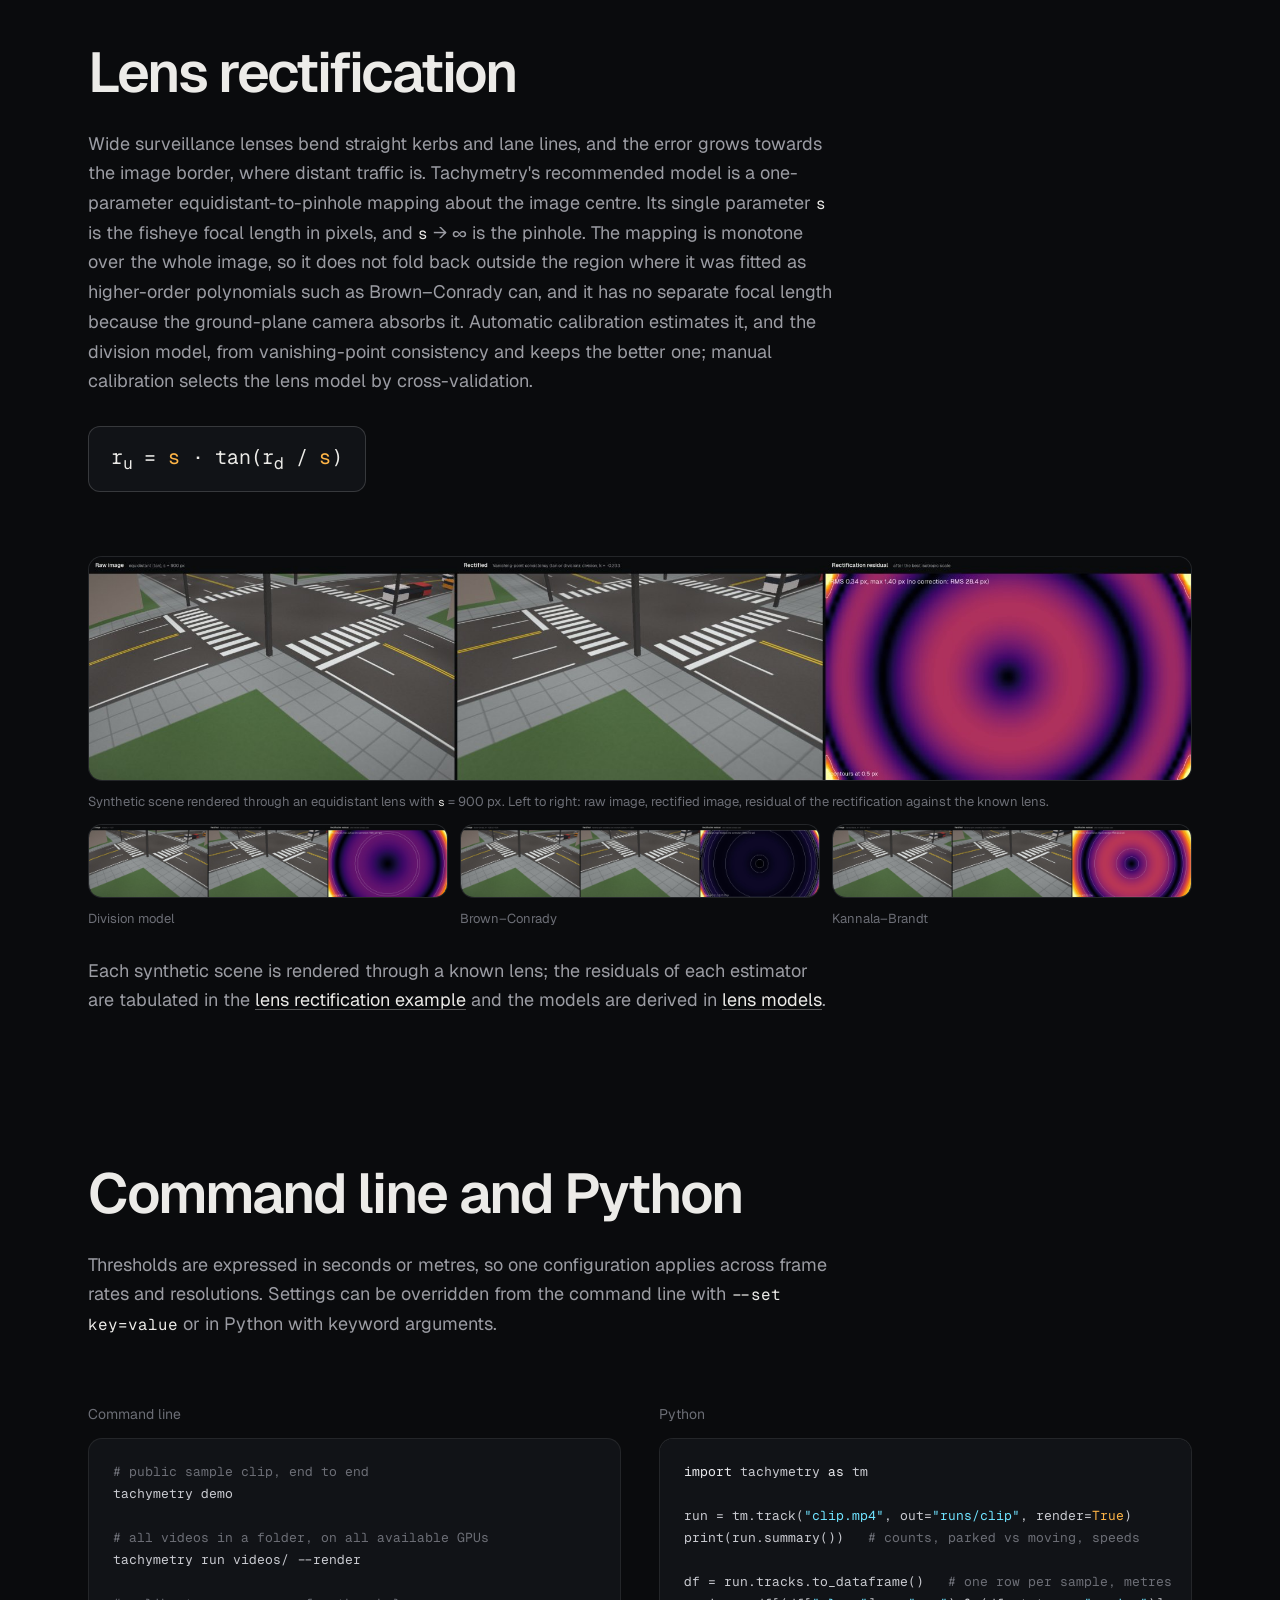
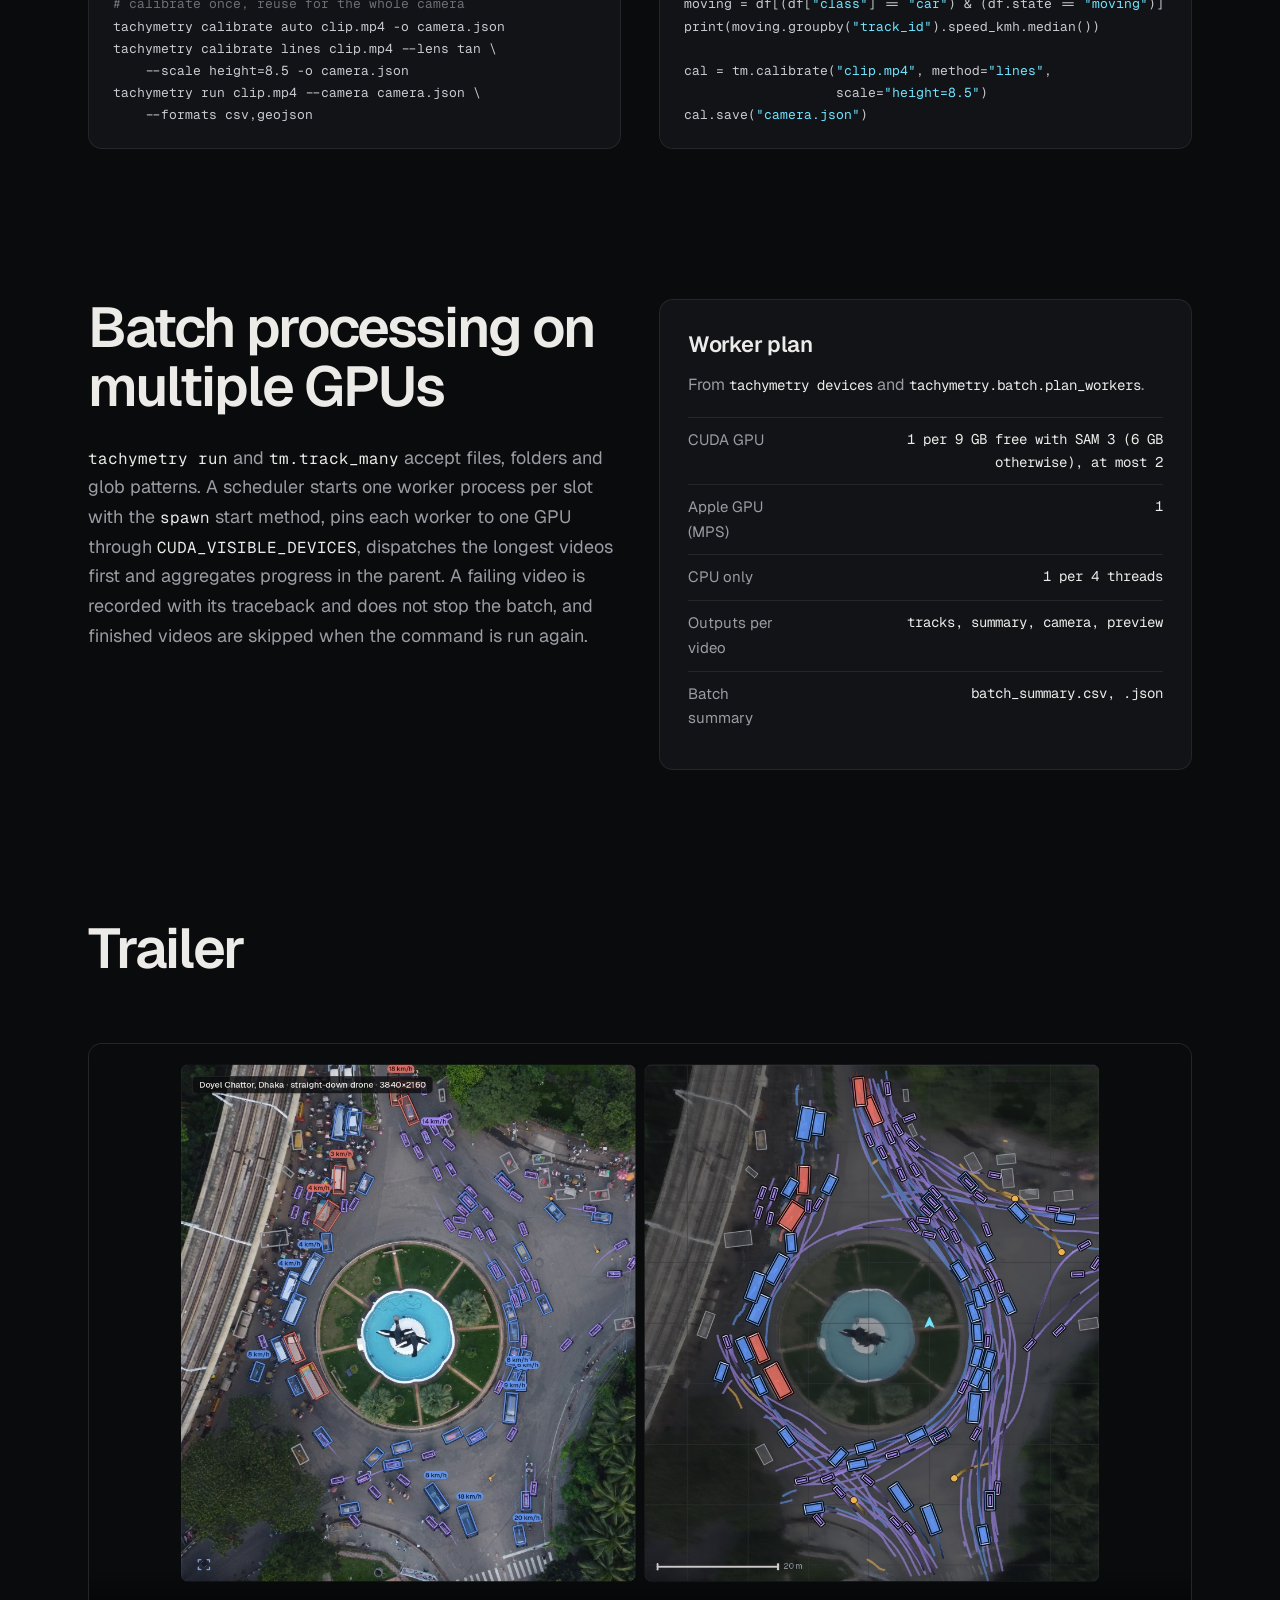
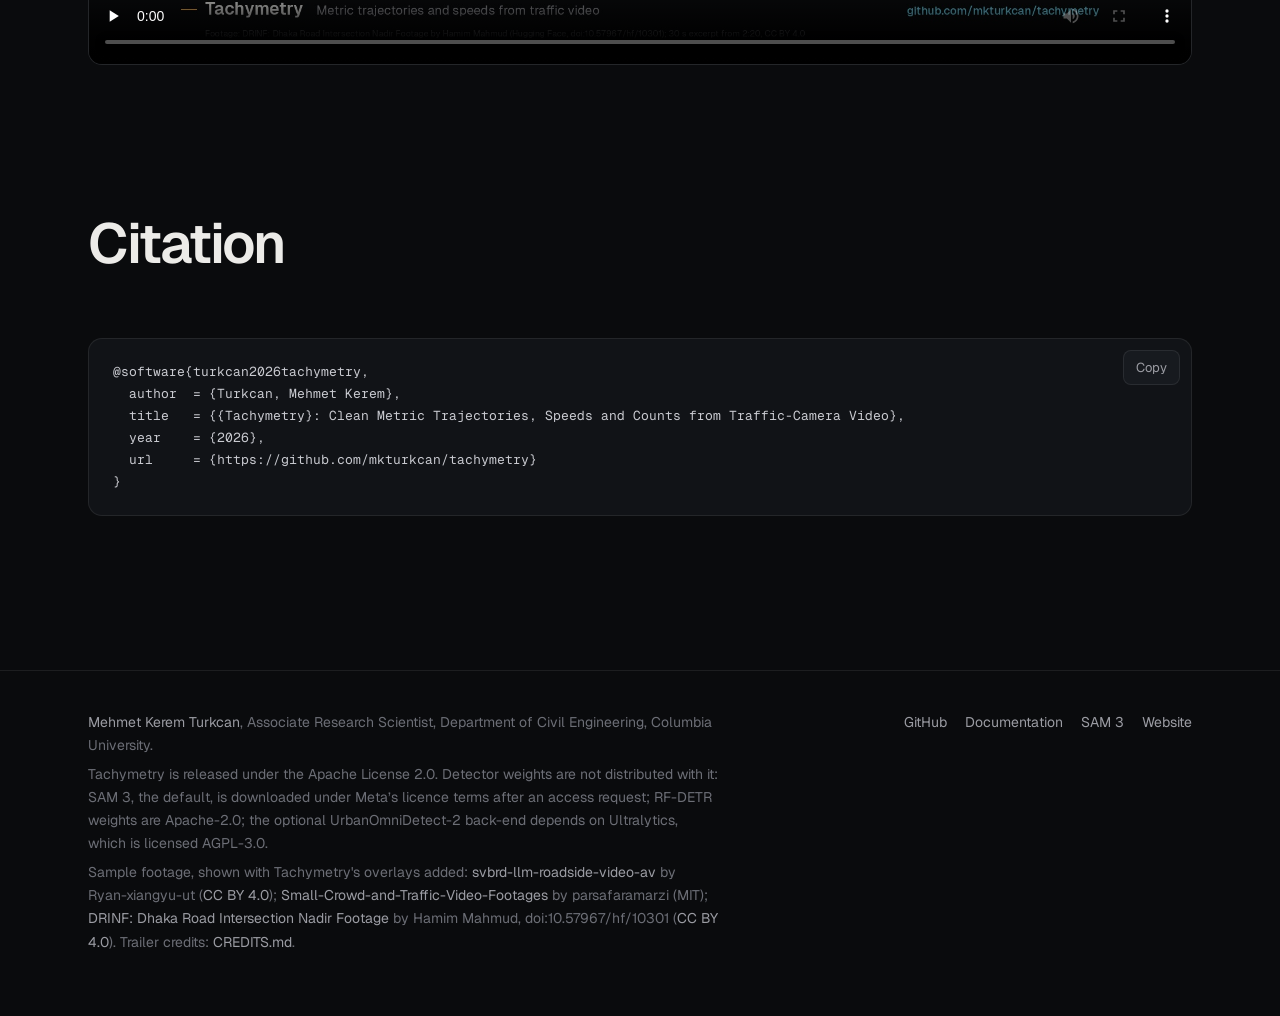
==== commit 06f706ab: "Point the project URLs at mehmetkeremturkcan.com/tachymetry" ====
--- a/docs/index.html
+++ b/docs/index.html
@@ -10,17 +10,17 @@
 <meta property="og:site_name" content="Tachymetry">
 <meta property="og:title" content="Tachymetry">
 <meta property="og:description" content="Metric trajectories, speeds and counts from traffic-camera video.">
-<meta property="og:url" content="https://mkturkcan.github.io/tachymetry/">
-<meta property="og:image" content="https://mkturkcan.github.io/tachymetry/media/social_preview.jpg">
+<meta property="og:url" content="https://mehmetkeremturkcan.com/tachymetry/">
+<meta property="og:image" content="https://mehmetkeremturkcan.com/tachymetry/media/social_preview.jpg">
 <meta property="og:image:width" content="1280">
 <meta property="og:image:height" content="640">
 <meta property="og:image:alt" content="Tachymetry: metric 3D boxes and speeds on a public intersection clip">
 <meta name="twitter:card" content="summary_large_image">
 <meta name="twitter:title" content="Tachymetry">
 <meta name="twitter:description" content="Metric trajectories, speeds and counts from traffic-camera video.">
-<meta name="twitter:image" content="https://mkturkcan.github.io/tachymetry/media/social_preview.jpg">
+<meta name="twitter:image" content="https://mehmetkeremturkcan.com/tachymetry/media/social_preview.jpg">
 <meta name="theme-color" content="#0a0b0d">
-<link rel="canonical" href="https://mkturkcan.github.io/tachymetry/">
+<link rel="canonical" href="https://mehmetkeremturkcan.com/tachymetry/">
 <link rel="icon" href="media/favicon.svg" type="image/svg+xml">
 <link rel="preconnect" href="https://fonts.googleapis.com">
 <link rel="preconnect" href="https://fonts.gstatic.com" crossorigin>
